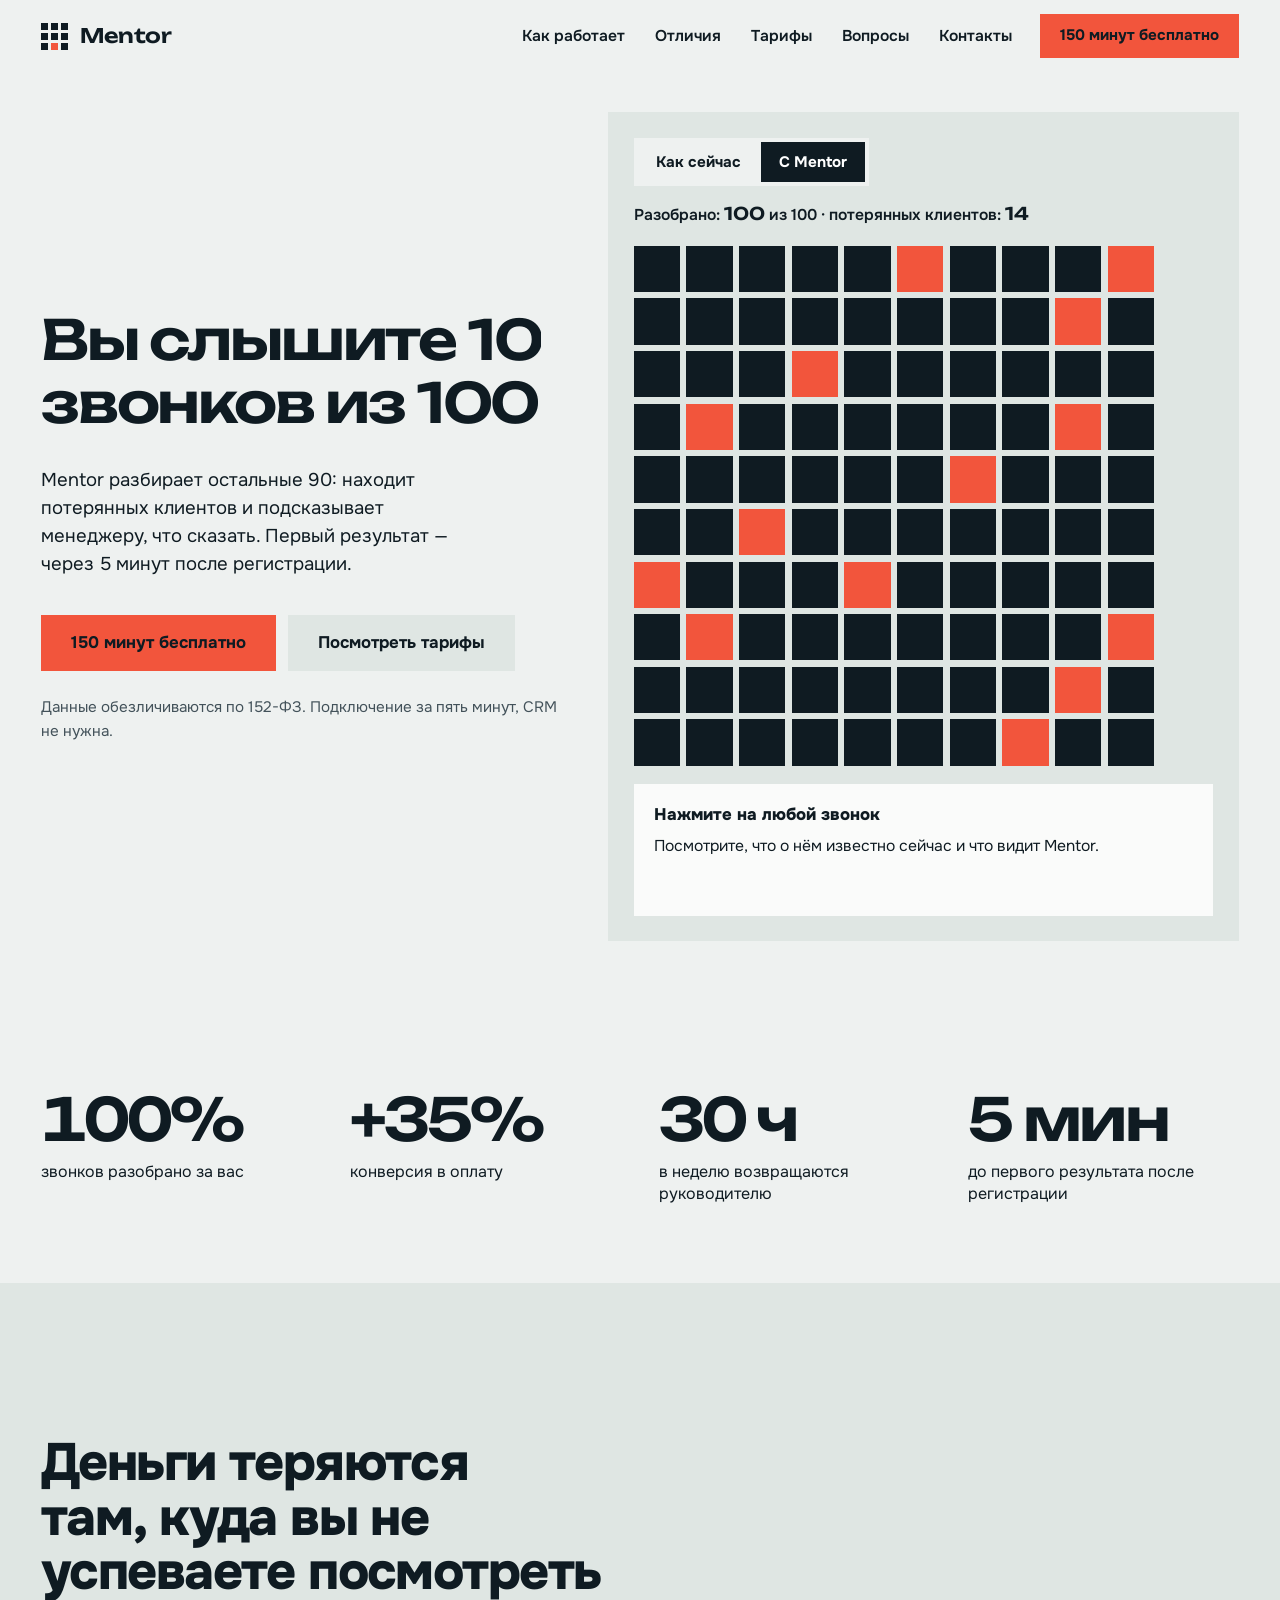
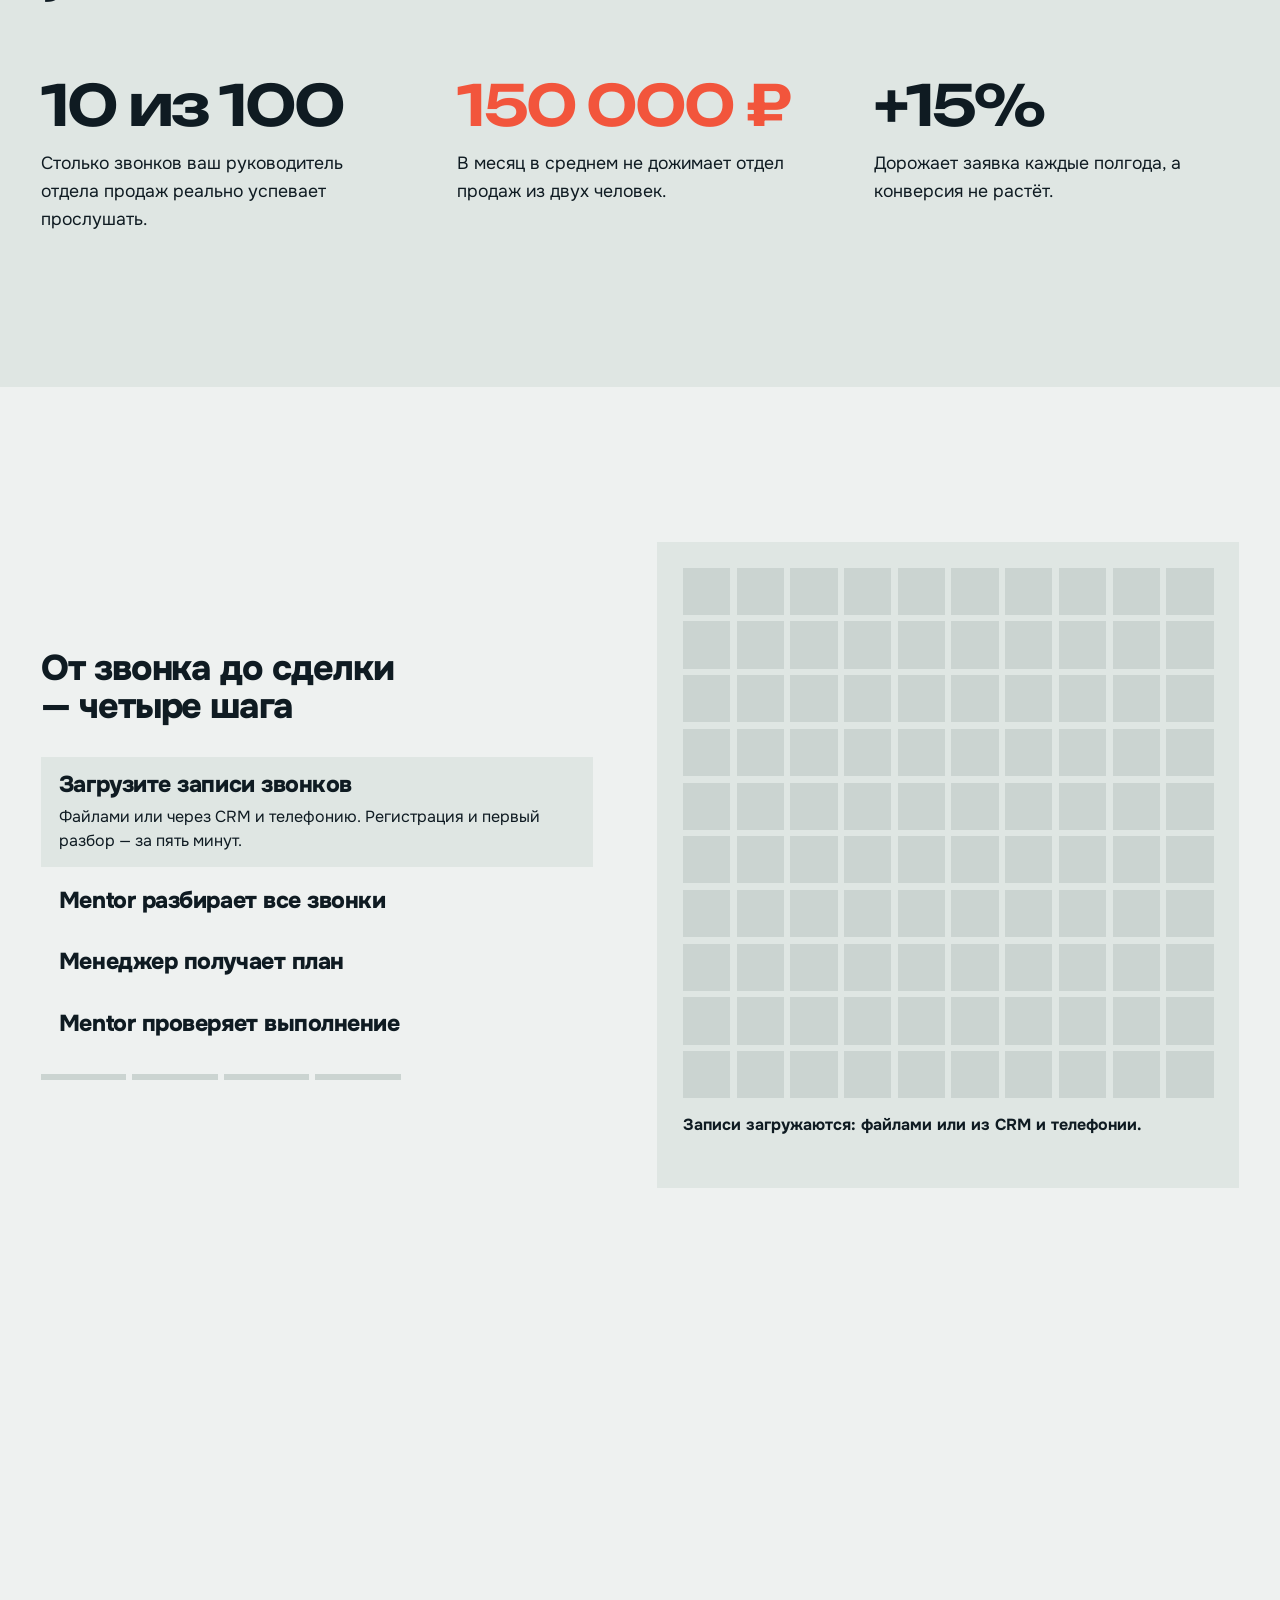
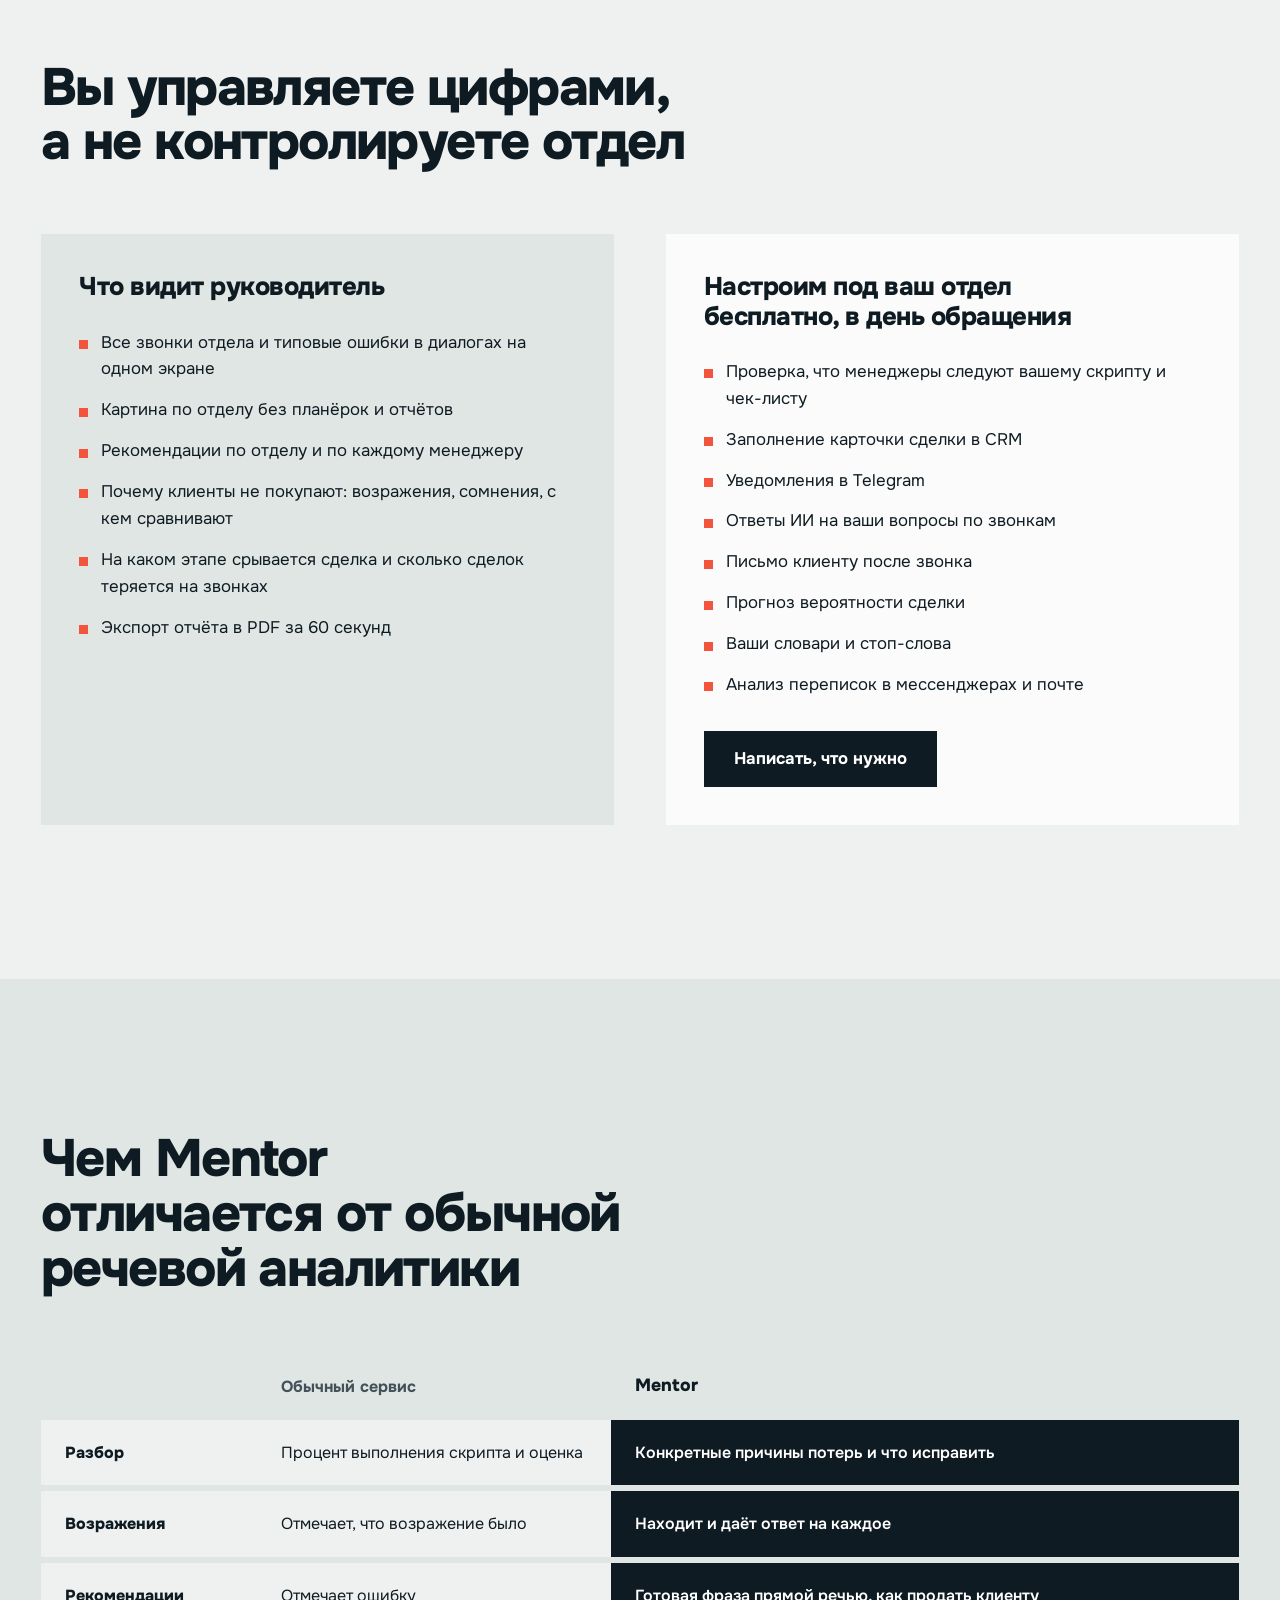
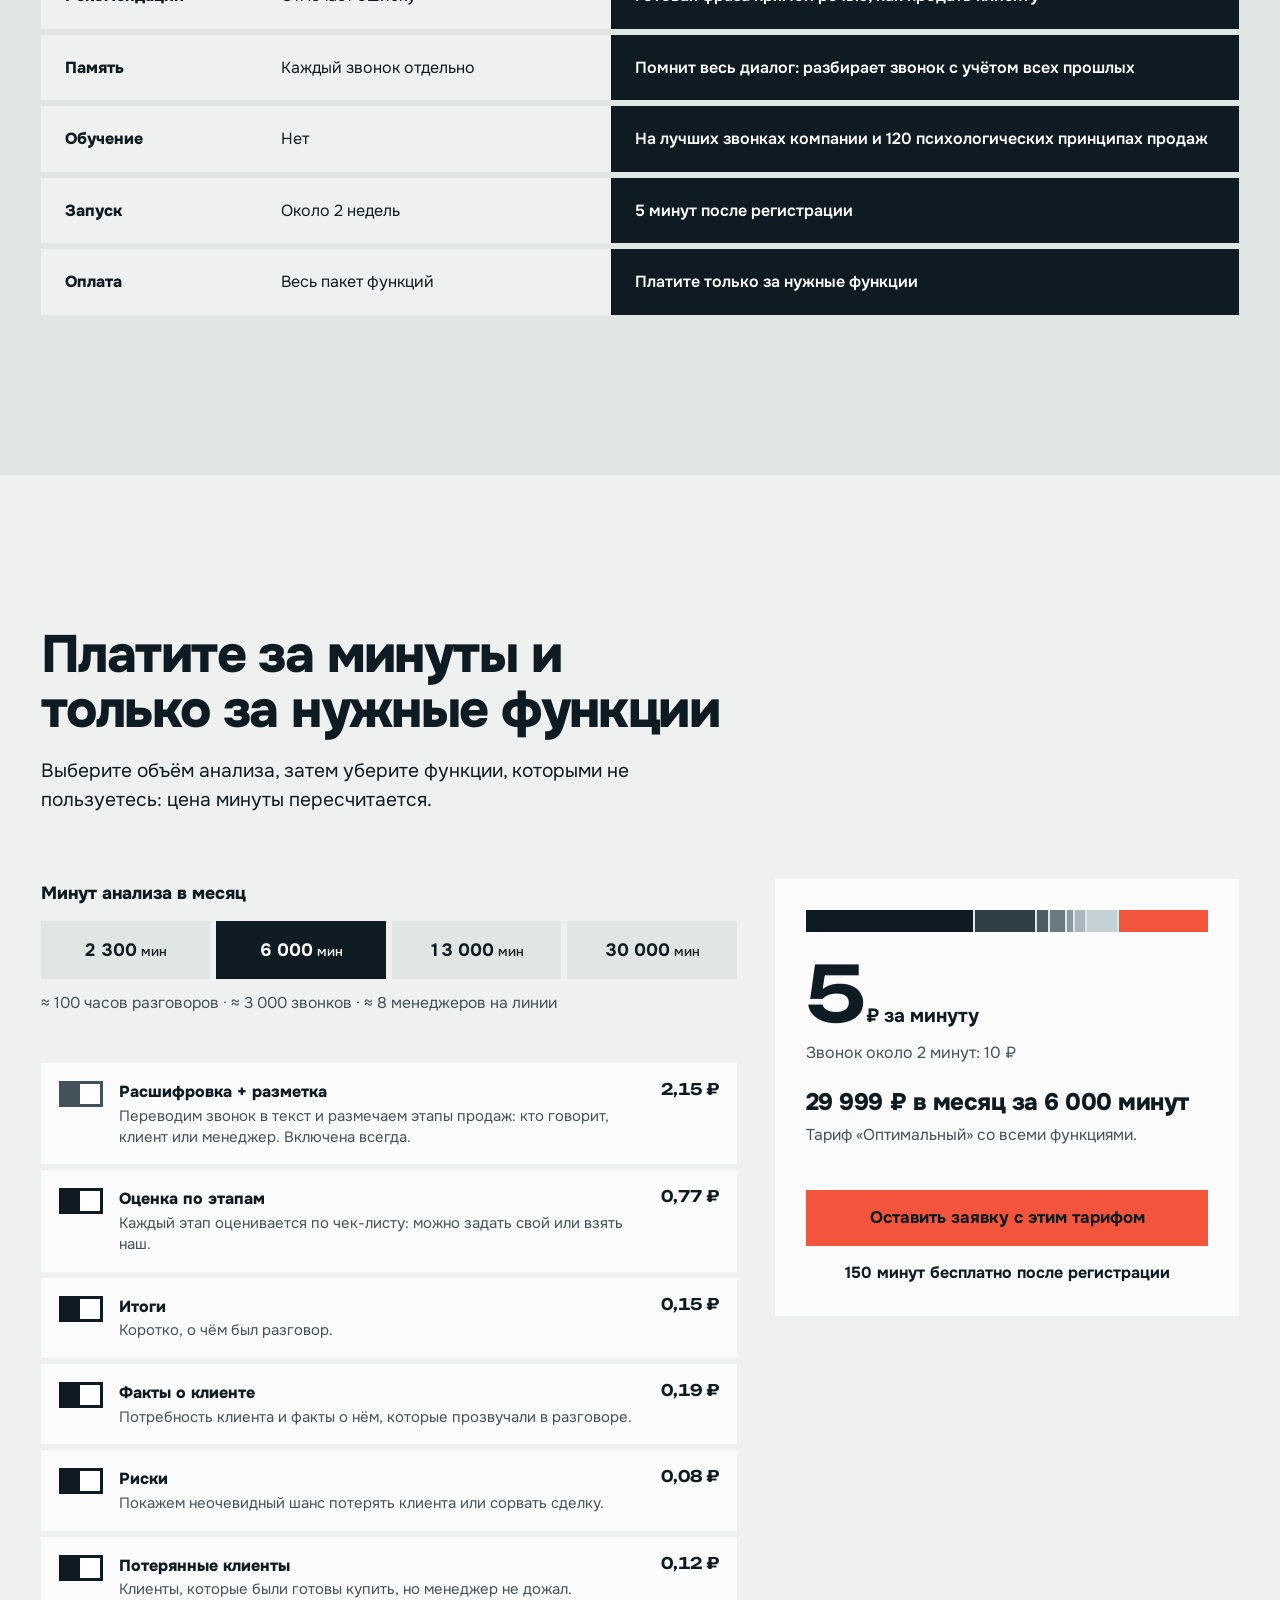
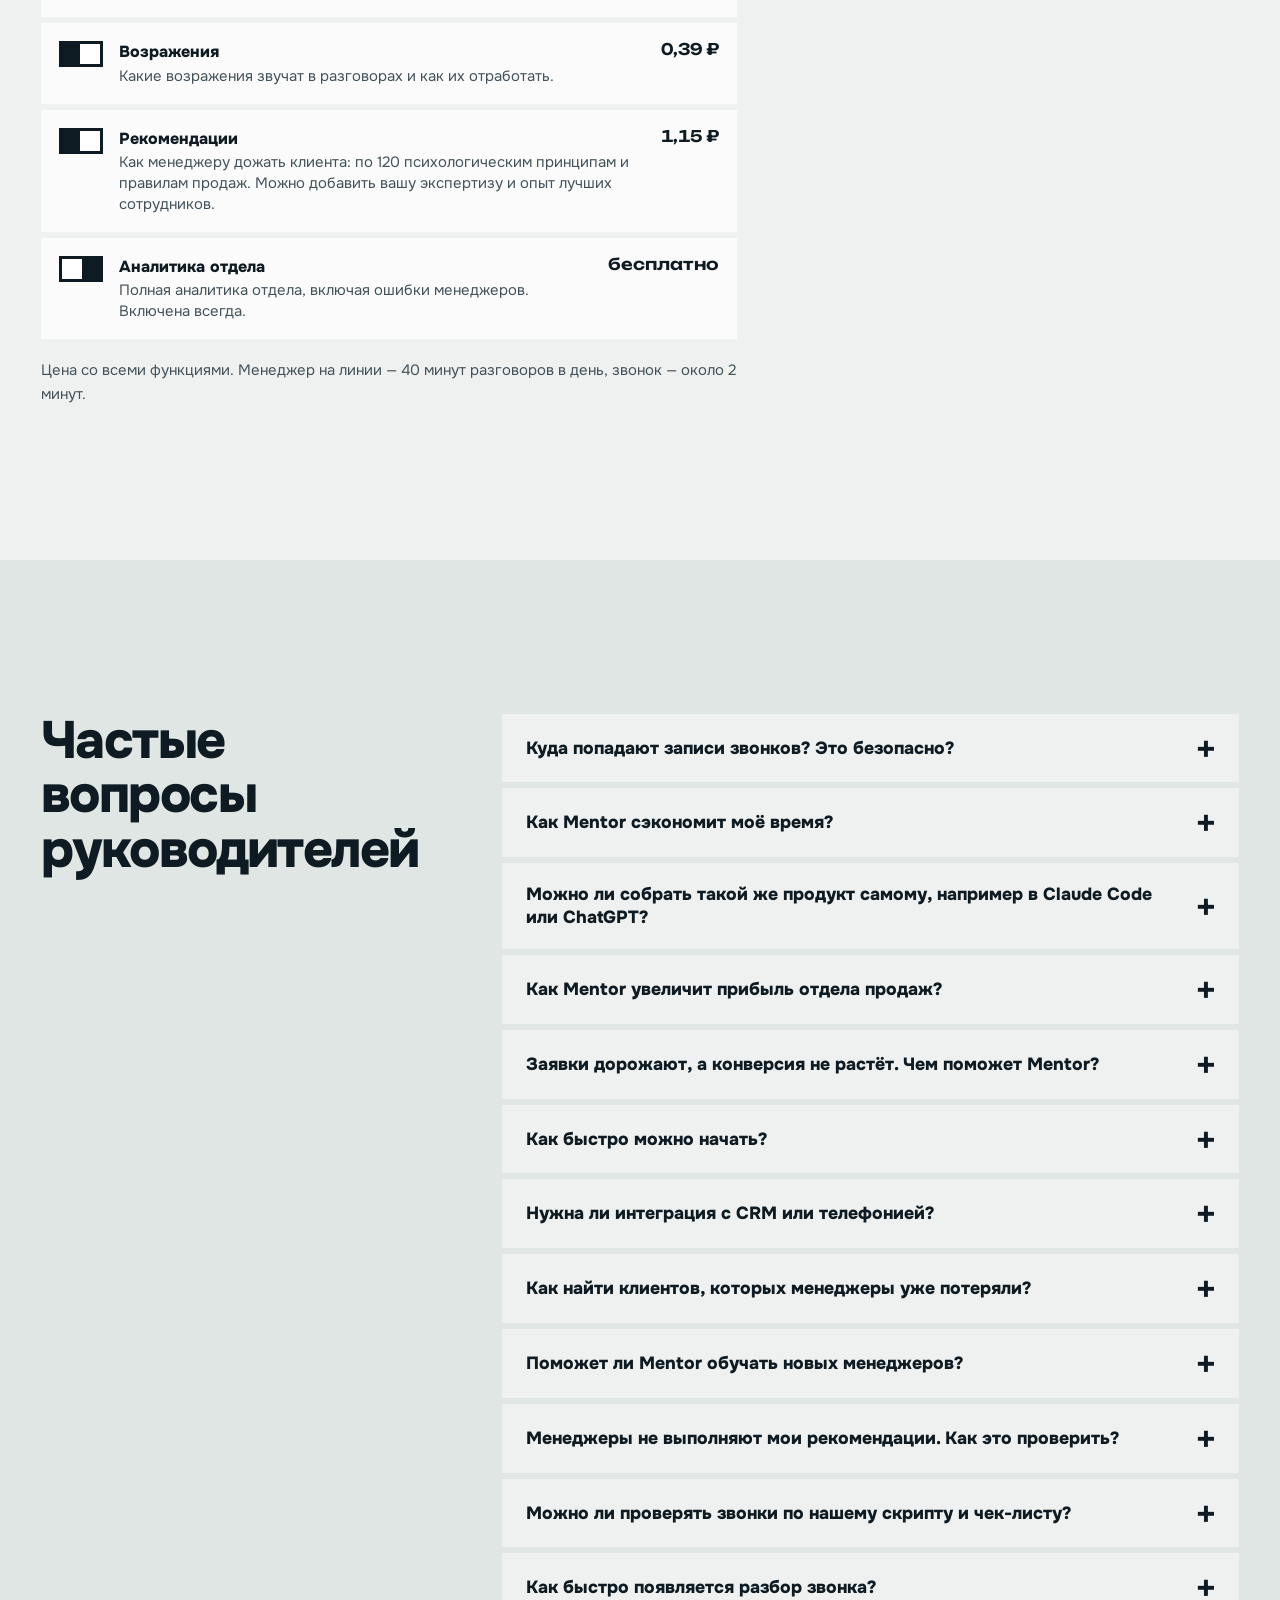
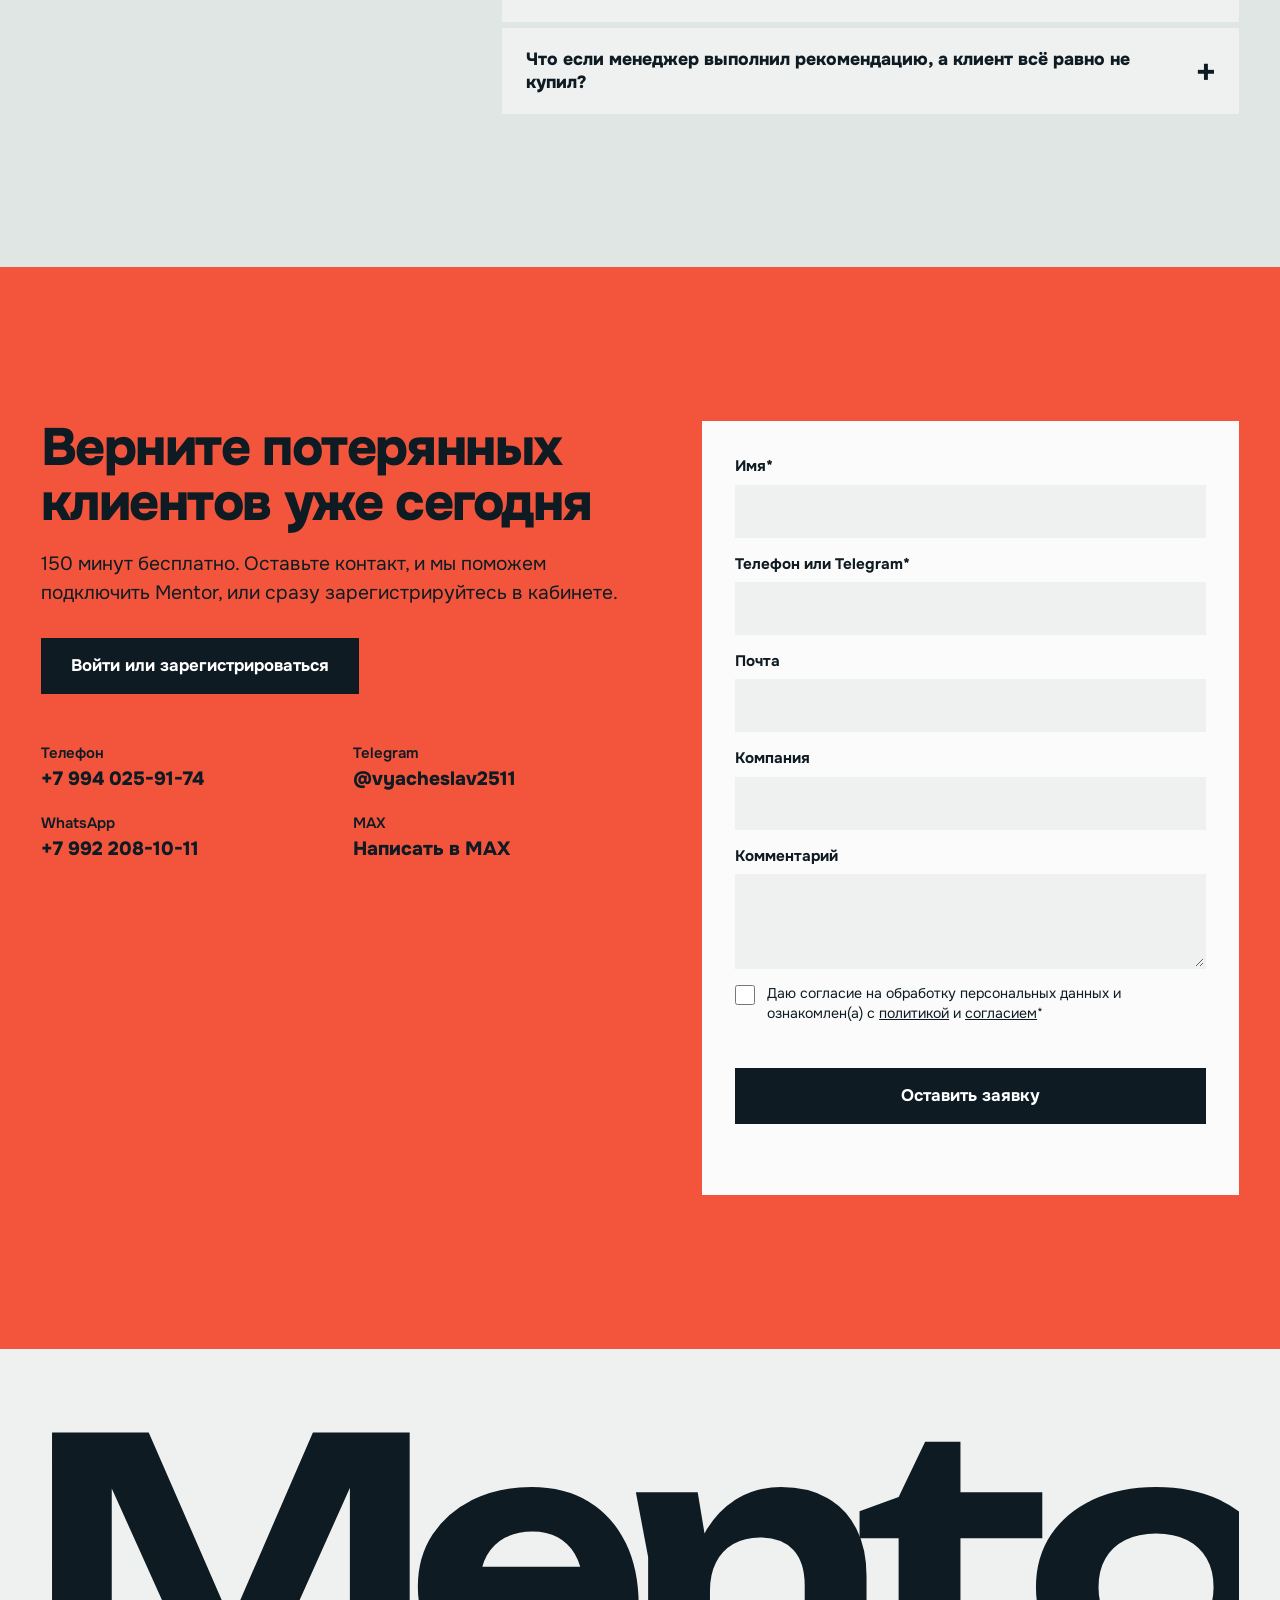
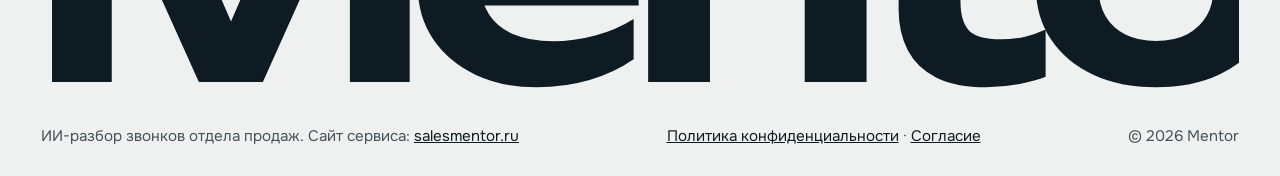
==== index.html @ cbc56378 "Mentor landing" ====
<!doctype html>
<html lang="ru">
<head>
<meta charset="utf-8">
<meta name="viewport" content="width=device-width, initial-scale=1">
<title>Mentor — ИИ разбирает все звонки отдела продаж, а не 10 из 100</title>
<meta name="description" content="Mentor анализирует каждый звонок, находит потерянных клиентов и говорит менеджеру, что сказать. Первый результат через 5 минут, 150 минут бесплатно.">
<meta property="og:title" content="Вы слышите 10 звонков из 100. Mentor разбирает все">
<meta property="og:description" content="Находит потерянных клиентов, даёт менеджеру готовую фразу и проверяет, что рекомендация выполнена. 150 минут бесплатно.">
<meta property="og:type" content="website">
<meta name="theme-color" content="#EEF1F0">
<link rel="icon" href="data:image/svg+xml,%3Csvg xmlns='http://www.w3.org/2000/svg' viewBox='0 0 32 32'%3E%3Crect width='32' height='32' fill='%230F1B22'/%3E%3Crect x='6' y='6' width='6' height='6' fill='%23fff'/%3E%3Crect x='13' y='6' width='6' height='6' fill='%23fff'/%3E%3Crect x='20' y='6' width='6' height='6' fill='%23F2553C'/%3E%3Crect x='6' y='13' width='6' height='6' fill='%23fff'/%3E%3Crect x='13' y='13' width='6' height='6' fill='%23fff'/%3E%3Crect x='20' y='13' width='6' height='6' fill='%23fff'/%3E%3Crect x='6' y='20' width='6' height='6' fill='%23fff'/%3E%3Crect x='13' y='20' width='6' height='6' fill='%23fff'/%3E%3Crect x='20' y='20' width='6' height='6' fill='%23fff'/%3E%3C/svg%3E">
<script>document.documentElement.classList.add('js')</script>
<link rel="preconnect" href="https://fonts.googleapis.com">
<link rel="preconnect" href="https://fonts.gstatic.com" crossorigin>
<link href="https://fonts.googleapis.com/css2?family=Onest:wght@400..800&family=Unbounded:wght@500;600&display=swap" rel="stylesheet">
<link rel="stylesheet" href="motion.css">
<link rel="stylesheet" href="styles.css">
</head>
<body>

<a class="skip" href="#main">К содержимому</a>

<header class="header" id="header">
  <div class="header__in">
    <a class="logo" href="#top" aria-label="Mentor, на главную">
      <span class="logo__mark" aria-hidden="true"><i></i><i></i><i></i><i></i><i></i><i></i><i></i><i class="r"></i><i></i></span>
      <span class="logo__word">Mentor</span>
    </a>
    <nav class="nav" id="nav" aria-label="Разделы">
      <a href="#how" data-roll>Как работает</a>
      <a href="#diff" data-roll>Отличия</a>
      <a href="#pricing" data-roll>Тарифы</a>
      <a href="#faq" data-roll>Вопросы</a>
      <a href="#cta" data-roll>Контакты</a>
    </nav>
    <a class="btn btn--sm" href="#cta" data-magnetic><span>150 минут бесплатно</span></a>
    <button class="burger" id="burger" type="button" aria-label="Меню" aria-expanded="false" aria-controls="nav"><span></span><span></span></button>
  </div>
</header>

<main id="main">

<!-- HERO: сетка из 100 звонков работает на глазах -->
<section class="hero" id="top">
  <div class="hero__text">
    <h1 class="hero__title" data-split>Вы слышите 10 звонков из 100</h1>
    <p class="hero__lead">Mentor разбирает остальные 90: находит потерянных клиентов и подсказывает менеджеру, что сказать. Первый результат — через 5 минут после регистрации.</p>
    <div class="hero__actions">
      <a class="btn" href="https://app.salesmentor.ru/" data-magnetic><span>150 минут бесплатно</span></a>
      <a class="btn btn--ghost" href="#pricing" data-magnetic><span>Посмотреть тарифы</span></a>
    </div>
    <p class="hero__note">Данные обезличиваются по 152-ФЗ. Подключение за пять минут, CRM не нужна.</p>
  </div>

  <div class="stage" id="heroStage" data-ui>
    <div class="stage__top">
      <div class="seg" role="tablist" aria-label="Режим" >
        <button type="button" role="tab" class="seg__b is-on" data-mode="now" aria-selected="true">Как сейчас</button>
        <button type="button" role="tab" class="seg__b" data-mode="mentor" aria-selected="false">С Mentor</button>
      </div>
      <p class="stage__count" id="heroCount" aria-live="polite"></p>
    </div>
    <div class="calls" id="heroCalls" role="group" aria-label="100 звонков отдела продаж за неделю"></div>
    <div class="call-card" id="heroCard" aria-live="polite">
      <p class="call-card__h">Нажмите на любой звонок</p>
      <p class="call-card__t">Посмотрите, что о нём известно сейчас и что видит Mentor.</p>
    </div>
  </div>
</section>

<!-- Цифры продукта -->
<section class="nums" aria-label="Результаты">
  <div class="nums__in" data-stagger>
    <div class="num"><b data-count="100" data-suffix="%">100%</b><span>звонков разобрано за вас</span></div>
    <div class="num"><b data-count="35" data-prefix="+" data-suffix="%">+35%</b><span>конверсия в оплату</span></div>
    <div class="num"><b data-count="30" data-suffix=" ч">30 ч</b><span>в неделю возвращаются руководителю</span></div>
    <div class="num"><b data-count="5" data-suffix=" мин">5 мин</b><span>до первого результата после регистрации</span></div>
  </div>
</section>

<!-- Потери -->
<section class="loss" id="loss">
  <div class="wrap">
    <h2 class="h2" data-reveal>Деньги теряются там, куда вы не успеваете посмотреть</h2>
    <ul class="loss__list" data-stagger>
      <li><b class="big"><span data-scramble>10 из 100</span></b><span>Столько звонков ваш руководитель отдела продаж реально успевает прослушать.</span></li>
      <li><b class="big"><span data-scramble>150 000 ₽</span></b><span>В месяц в среднем не дожимает отдел продаж из двух человек.</span></li>
      <li><b class="big"><span data-scramble>+15%</span></b><span>Дорожает заявка каждые полгода, а конверсия не растёт.</span></li>
    </ul>
  </div>
</section>

<!-- СЦЕНА: четыре шага на сетке звонков -->
<section class="pin" id="how" aria-labelledby="howTitle">
  <div class="pin__sticky">
    <div class="pin__left">
      <h2 class="h2 h2--sm" id="howTitle">От звонка до сделки — четыре шага</h2>
      <ol class="steps" id="steps">
        <li class="step is-on"><b>Загрузите записи звонков</b><span>Файлами или через CRM и телефонию. Регистрация и первый разбор — за пять минут.</span></li>
        <li class="step"><b>Mentor разбирает все звонки</b><span>Каждый звонок, с учётом всех прошлых разговоров с этим клиентом.</span></li>
        <li class="step"><b>Менеджер получает план</b><span>Причина потери и готовая фраза прямой речью, как продать этому клиенту.</span></li>
        <li class="step"><b>Mentor проверяет выполнение</b><span>В следующем звонке видит, сделана ли рекомендация, и ведёт сделку дальше.</span></li>
      </ol>
      <div class="pbar" aria-hidden="true"><i></i><i></i><i></i><i></i></div>
    </div>
    <div class="pin__right" data-ui>
      <div class="calls calls--big" id="sceneCalls" role="img" aria-label="Сетка из 100 звонков: сначала загружаются, затем разбираются, потерянные клиенты подсвечиваются, затем рекомендации выполняются"></div>
      <p class="pin__cap" id="sceneCap" aria-live="polite"></p>
    </div>
  </div>
</section>

<!-- Что видит руководитель / что настроим -->
<section class="feat" id="features">
  <div class="wrap">
    <h2 class="h2" data-reveal>Вы управляете цифрами, а не контролируете отдел</h2>
    <div class="feat__cols">
      <div class="feat__col" data-stagger>
        <h3>Что видит руководитель</h3>
        <ul>
          <li>Все звонки отдела и типовые ошибки в диалогах на одном экране</li>
          <li>Картина по отделу без планёрок и отчётов</li>
          <li>Рекомендации по отделу и по каждому менеджеру</li>
          <li>Почему клиенты не покупают: возражения, сомнения, с кем сравнивают</li>
          <li>На каком этапе срывается сделка и сколько сделок теряется на звонках</li>
          <li>Экспорт отчёта в PDF за 60 секунд</li>
        </ul>
      </div>
      <div class="feat__col feat__col--b" data-stagger>
        <h3>Настроим под ваш отдел бесплатно, в день обращения</h3>
        <ul>
          <li>Проверка, что менеджеры следуют вашему скрипту и чек-листу</li>
          <li>Заполнение карточки сделки в CRM</li>
          <li>Уведомления в Telegram</li>
          <li>Ответы ИИ на ваши вопросы по звонкам</li>
          <li>Письмо клиенту после звонка</li>
          <li>Прогноз вероятности сделки</li>
          <li>Ваши словари и стоп-слова</li>
          <li>Анализ переписок в мессенджерах и почте</li>
        </ul>
        <a class="btn btn--ink" href="#cta" data-magnetic><span>Написать, что нужно</span></a>
      </div>
    </div>
  </div>
</section>

<!-- Отличия -->
<section class="diff" id="diff">
  <div class="wrap">
    <h2 class="h2" data-reveal>Чем Mentor отличается от обычной речевой аналитики</h2>
    <div class="table-wrap" data-reveal>
      <table class="cmp">
        <caption class="sr">Сравнение Mentor с обычным сервисом речевой аналитики</caption>
        <thead><tr><th scope="col"></th><th scope="col">Обычный сервис</th><th scope="col" class="cmp__m">Mentor</th></tr></thead>
        <tbody>
          <tr><th scope="row">Разбор</th><td>Процент выполнения скрипта и оценка</td><td class="cmp__m">Конкретные причины потерь и что исправить</td></tr>
          <tr><th scope="row">Возражения</th><td>Отмечает, что возражение было</td><td class="cmp__m">Находит и даёт ответ на каждое</td></tr>
          <tr><th scope="row">Рекомендации</th><td>Отмечает ошибку</td><td class="cmp__m">Готовая фраза прямой речью, как продать клиенту</td></tr>
          <tr><th scope="row">Память</th><td>Каждый звонок отдельно</td><td class="cmp__m">Помнит весь диалог: разбирает звонок с учётом всех прошлых</td></tr>
          <tr><th scope="row">Обучение</th><td>Нет</td><td class="cmp__m">На лучших звонках компании и 120 психологических принципах продаж</td></tr>
          <tr><th scope="row">Запуск</th><td>Около 2 недель</td><td class="cmp__m">5 минут после регистрации</td></tr>
          <tr><th scope="row">Оплата</th><td>Весь пакет функций</td><td class="cmp__m">Платите только за нужные функции</td></tr>
        </tbody>
      </table>
    </div>
  </div>
</section>

<!-- ТАРИФЫ: калькулятор -->
<section class="price" id="pricing">
  <div class="wrap">
    <h2 class="h2" data-reveal>Платите за минуты и только за нужные функции</h2>
    <p class="lead" data-reveal>Выберите объём анализа, затем уберите функции, которыми не пользуетесь: цена минуты пересчитается.</p>

    <div class="calc" id="calc" data-ui>
      <div class="calc__left">
        <fieldset class="tiers">
          <legend>Минут анализа в месяц</legend>
          <div class="tiers__row" id="tiers" ></div>
          <p class="tiers__cap" id="tierCap" aria-live="polite"></p>
        </fieldset>
        <div class="fns" id="fns"></div>
      </div>
      <div class="calc__right">
        <div class="bar" id="bar" aria-hidden="true"></div>
        <p class="calc__pm"><b id="pm">5</b><span> ₽ за минуту</span></p>
        <p class="calc__call" id="callPrice"></p>
        <p class="calc__sum" id="sum"></p>
        <p class="calc__pack" id="pack"></p>
        <a class="btn" id="calcCta" href="#cta" data-magnetic><span>Оставить заявку с этим тарифом</span></a>
        <p class="calc__free">150 минут бесплатно после регистрации</p>
      </div>
    </div>
    <p class="fine">Цена со всеми функциями. Менеджер на линии — 40 минут разговоров в день, звонок — около 2 минут.</p>
  </div>
</section>

<!-- FAQ -->
<section class="faq" id="faq">
  <div class="wrap faq__grid">
    <h2 class="h2" data-reveal>Частые вопросы руководителей</h2>
    <div class="faq__list" id="faqList" data-stagger>
      <details><summary>Куда попадают записи звонков? Это безопасно?</summary><p>Безопасно: мы оператор персональных данных по 152-ФЗ, записи обрабатываются на российских серверах, а нейросетям уходят только обезличенные фрагменты. Доступ к записям есть только у вас и вашей команды.</p></details>
      <details><summary>Как Mentor сэкономит моё время?</summary><p>Слушать звонки больше не нужно: Mentor сам разбирает каждый звонок и даёт менеджерам рекомендации. Вам остаётся минута в неделю на аналитику отдела и 15 минут на решение.</p></details>
      <details><summary>Можно ли собрать такой же продукт самому, например в Claude Code или ChatGPT?</summary><p>Можно, но понадобятся разработчик и руководитель продаж в штате, свои серверы и оплата нейросетей каждый месяц. Mentor уже обучен на звонках многих компаний, работает по 120 страницам правил продаж и обновляется нашей командой, поэтому пользоваться готовым намного дешевле.</p></details>
      <details><summary>Как Mentor увеличит прибыль отдела продаж?</summary><p>Mentor находит потерянных клиентов, показывает менеджеру ошибку с готовой фразой и проверяет, что рекомендация выполнена. Ошибок меньше, и с тех же заявок больше оплат.</p></details>
      <details><summary>Заявки дорожают, а конверсия не растёт. Чем поможет Mentor?</summary><p>Mentor показывает, где теряются клиенты и какие ошибки роняют конверсию. Вы сразу видите, на какую точку давить.</p></details>
      <details><summary>Как быстро можно начать?</summary><p>За пять минут: зарегистрируйтесь и загрузите записи звонков, разбор появится через несколько минут.</p></details>
      <details><summary>Нужна ли интеграция с CRM или телефонией?</summary><p>Не обязательно: записи можно загружать файлами. Если нужно, подключим CRM или телефонию, и разбор будет попадать в карточку сделки.</p></details>
      <details><summary>Как найти клиентов, которых менеджеры уже потеряли?</summary><p>Mentor помечает звонки, где клиент ушёл, и предлагает, как вернуть сделку. Рекомендация сразу уходит менеджеру.</p></details>
      <details><summary>Поможет ли Mentor обучать новых менеджеров?</summary><p>Да. После каждого разговора новичок видит, где ошибся и что сказать клиенту в следующий раз, и учится на своих реальных сделках.</p></details>
      <details><summary>Менеджеры не выполняют мои рекомендации. Как это проверить?</summary><p>Mentor проверяет это сам: в следующем звонке с тем же клиентом он видит, выполнена ли рекомендация, и ведёт сделку дальше. Проверять каждого вручную больше не нужно.</p></details>
      <details><summary>Можно ли проверять звонки по нашему скрипту и чек-листу?</summary><p>Да. Ваш скрипт и чек-лист настроим бесплатно в день обращения.</p></details>
      <details><summary>Как быстро появляется разбор звонка?</summary><p>Обычно через несколько минут после загрузки, для очень длинных записей до 10 минут.</p></details>
      <details><summary>Что если менеджер выполнил рекомендацию, а клиент всё равно не купил?</summary><p>Mentor анализирует следующий звонок, ищет новую причину отказа и предлагает другой путь к сделке. Сделка не бросается после первого «нет».</p></details>
    </div>
  </div>
</section>

<!-- CTA -->
<section class="cta" id="cta">
  <div class="wrap cta__grid">
    <div class="cta__text">
      <h2 class="h2" data-reveal>Верните потерянных клиентов уже сегодня</h2>
      <p class="lead">150 минут бесплатно. Оставьте контакт, и мы поможем подключить Mentor, или сразу зарегистрируйтесь в кабинете.</p>
      <a class="btn btn--ink" href="https://app.salesmentor.ru/" data-magnetic><span>Войти или зарегистрироваться</span></a>
      <ul class="contacts">
        <li><span>Телефон</span><a href="tel:+79940259174">+7 994 025-91-74</a></li>
        <li><span>Telegram</span><a href="https://t.me/vyacheslav2511" rel="noopener" target="_blank">@vyacheslav2511</a></li>
        <li><span>WhatsApp</span><a href="https://wa.me/79922081011" rel="noopener" target="_blank">+7 992 208-10-11</a></li>
        <li><span>MAX</span><a href="https://max.ru/u/f9LHodD0cOJcleQ60k2Rc0WBcZTU0XZn5-ajIy7HxKxKIftbMNhWI2uUhPE" rel="noopener" target="_blank">Написать в MAX</a></li>
      </ul>
    </div>
    <form class="form" id="leadForm" novalidate>
      <input type="text" name="_gotcha" style="display:none" tabindex="-1" autocomplete="off">
      <input type="hidden" name="tariff" id="tariffField">
      <label class="field"><span>Имя*</span><input type="text" name="name" autocomplete="given-name" required></label>
      <label class="field"><span>Телефон или Telegram*</span><input type="text" name="phone" autocomplete="tel" inputmode="tel" required></label>
      <label class="field"><span>Почта</span><input type="email" name="email" autocomplete="email"></label>
      <label class="field"><span>Компания</span><input type="text" name="company" autocomplete="organization"></label>
      <label class="field"><span>Комментарий</span><textarea name="comment" rows="3"></textarea></label>
      <label class="check"><input type="checkbox" name="consent" required><span>Даю согласие на обработку персональных данных и ознакомлен(а) с <a href="https://salesmentor.ru/policy.html" target="_blank" rel="noopener">политикой</a> и <a href="https://salesmentor.ru/consent.html" target="_blank" rel="noopener">согласием</a>*</span></label>
      <button class="btn btn--ink btn--wide" type="submit" data-magnetic><span>Оставить заявку</span></button>
      <p class="form__note" id="formNote" role="status"></p>
    </form>
  </div>
</section>

</main>

<footer class="foot">
  <p class="foot__word" aria-hidden="true">Mentor</p>
  <div class="foot__in">
    <p>ИИ-разбор звонков отдела продаж. Сайт сервиса: <a href="https://salesmentor.ru/" rel="noopener">salesmentor.ru</a></p>
    <p><a href="https://salesmentor.ru/policy.html" rel="noopener">Политика конфиденциальности</a> · <a href="https://salesmentor.ru/consent.html" rel="noopener">Согласие</a></p>
    <p>© <span id="year">2026</span> Mentor</p>
  </div>
</footer>

<script src="motion.js" defer></script>
<script src="script.js" defer></script>
</body>
</html>
---- motion.css ----
/* motion-kit: токены и стили эффектов. Светлая тема. Цвета переопределять под бренд клиента. */
:root{
  /* пружины: "stiffness damping" (из designbookmark motion studies) */
  --spring-follow:900 50;
  --spring-settle:280 22;
  --spring-soft:260 24;
  --spring-lead:620 36;
  --spring-trail:190 19;
  --spring-pop:520 16;
  --spring-fade:420 32;
  --stagger:45;               /* мс между элементами */

  /* бренд: менять под клиента */
  --mk-bg:#fafaf7;
  --mk-surface:#fff;
  --mk-text:#16181d;
  --mk-muted:#6b7280;
  --mk-accent:#e4572e;
  --mk-on-accent:#fff;
  --mk-fill:rgba(22,24,29,.06);

  --mk-r-pill:999px;
  --mk-r-card:24px;
  --mk-ease-out:cubic-bezier(.22,1,.36,1);   /* для CSS-переходов, где пружина избыточна */
}

/* reveal: класс mk-reveal ставит JS, без JS элементы видны */
.mk-on .mk-reveal{opacity:0;transform:translate3d(0,22px,0);transition:opacity .7s var(--mk-ease-out),transform .8s var(--mk-ease-out);transition-delay:var(--d,0ms)}
.mk-on .mk-reveal.mk-in{opacity:1;transform:none}

/* magnetic: будем двигать только transform */
[data-magnetic]{will-change:transform}

/* roll: две копии буквы, верхняя уезжает, нижняя заезжает */
.mk-roll{display:inline-flex;overflow:hidden;line-height:1.15;vertical-align:bottom}
.mk-roll__c{display:inline-block;position:relative;height:1.15em;overflow:hidden}
.mk-roll__c>span{display:block;transition:transform .5s var(--mk-ease-out);transition-delay:calc(var(--i)*14ms)}
.mk-roll__c>span+span{position:absolute;inset:0;transform:translateY(110%)}
.mk-roll:hover .mk-roll__c>span:first-child,.mk-roll:focus-visible .mk-roll__c>span:first-child{transform:translateY(-110%)}
.mk-roll:hover .mk-roll__c>span+span,.mk-roll:focus-visible .mk-roll__c>span+span{transform:none}

/* pill: резиновый хайлайт */
.mk-pill{position:relative;display:inline-flex;gap:2px;padding:4px;border-radius:var(--mk-r-pill);background:var(--mk-fill)}
.mk-pill__hl{position:absolute;top:4px;bottom:4px;left:0;border-radius:var(--mk-r-pill);background:var(--mk-surface);box-shadow:0 1px 3px rgba(22,24,29,.12);pointer-events:none;will-change:transform,width}
.mk-pill [data-pill-item]{position:relative;z-index:1;padding:9px 18px;border:0;background:none;border-radius:var(--mk-r-pill);font:inherit;font-weight:500;color:var(--mk-muted);cursor:pointer;transition:color .2s}
.mk-pill [data-pill-item].is-active{color:var(--mk-text)}

@media (prefers-reduced-motion:reduce){
  .mk-on .mk-reveal{opacity:1;transform:none;transition:none}
  .mk-roll__c>span{transition:none}
}
---- styles.css ----
:root{
  --ground:#EEF1F0; --field:#DFE6E3; --white:#FAFBFA; --ink:#0F1B22; --ink2:#43525A;
  --off:#CBD4D1; --accent:#F2553C;
  --f-d:'Unbounded','Onest',system-ui,sans-serif; --f-t:'Onest',system-ui,-apple-system,'Segoe UI',sans-serif;
  --m:clamp(16px,3.2vw,48px); --r:0;
  --ease:cubic-bezier(.2,.8,.2,1);
  --mk-ink:var(--ink); --mk-accent:var(--accent);
}
*{box-sizing:border-box;margin:0}
html{scroll-behavior:smooth;-webkit-text-size-adjust:100%}
body{background:var(--ground);color:var(--ink);font:400 clamp(16px,1.15vw,19px)/1.6 var(--f-t);overflow-x:hidden}
img,svg{display:block;max-width:100%}
a{color:inherit}
:focus-visible{outline:3px solid var(--accent);outline-offset:3px}
.sr{position:absolute;width:1px;height:1px;overflow:hidden;clip:rect(0 0 0 0)}
.skip{position:absolute;left:-999px;top:8px;background:var(--ink);color:#fff;padding:10px 16px;z-index:100}
.skip:focus{left:8px}
.wrap{padding-inline:var(--m);max-width:1680px;margin-inline:auto}
section{position:relative}

/* type */
.h2{font:800 clamp(1.9rem,4.1vw,4.2rem)/1.04 var(--f-t);letter-spacing:-.03em;text-wrap:balance;max-width:20ch}
.h2--sm{font-size:clamp(1.6rem,2.8vw,2.8rem);max-width:none}
.lead{font-size:clamp(1.05rem,1.5vw,1.4rem);line-height:1.5;max-width:46ch;margin-top:20px}

/* buttons */
.btn{display:inline-flex;align-items:center;justify-content:center;min-height:56px;padding:0 30px;background:var(--accent);color:var(--ink);font:700 1.05rem/1 var(--f-t);text-decoration:none;border:0;border-radius:var(--r);cursor:pointer;transition:background .25s,color .25s,transform .25s var(--ease)}
.btn:hover{background:var(--ink);color:#fff}
.btn:active{transform:scale(.97)}
.btn--ink{background:var(--ink);color:#fff}
.btn--ink:hover{background:#fff;color:var(--ink)}
.btn--ghost{background:var(--field);color:var(--ink)}
.btn--ghost:hover{background:var(--ink);color:#fff}
.btn--sm{min-height:44px;padding:0 20px;font-size:.95rem}
.btn--wide{width:100%}

/* header */
.header{position:fixed;inset:0 0 auto 0;z-index:50;background:var(--ground);transition:transform .4s var(--ease)}
.header.is-hide{transform:translateY(-100%)}
.header__in{display:flex;align-items:center;gap:28px;height:72px;padding-inline:var(--m);max-width:1680px;margin-inline:auto}
.logo{display:flex;align-items:center;gap:12px;text-decoration:none;margin-right:auto}
.logo__mark{display:grid;grid-template-columns:repeat(3,7px);gap:3px}
.logo__mark i{width:7px;height:7px;background:var(--ink)}
.logo__mark i.r{background:var(--accent)}
.logo__word{font:600 1.25rem/1 var(--f-d);letter-spacing:-.02em}
.nav{display:flex;gap:30px}
.nav a{font-weight:600;text-decoration:none;font-size:.98rem}
.burger{display:none;width:44px;height:44px;background:var(--ink);border:0;cursor:pointer;position:relative}
.burger span{position:absolute;left:12px;right:12px;height:2px;background:#fff;transition:transform .3s var(--ease)}
.burger span:first-child{top:17px}.burger span:last-child{top:25px}
.burger.is-open span:first-child{transform:translateY(4px) rotate(45deg)}
.burger.is-open span:last-child{transform:translateY(-4px) rotate(-45deg)}

/* hero */
.hero{display:grid;grid-template-columns:minmax(0,.9fr) minmax(0,1.1fr);gap:clamp(24px,4vw,72px);align-items:center;min-height:100svh;padding:112px var(--m) 72px;max-width:1680px;margin-inline:auto}
.hero__title{font:600 clamp(1.7rem,4.3vw,4.5rem)/1.06 var(--f-d);letter-spacing:-.04em}
.hero__title .w{display:inline-block;overflow:hidden;vertical-align:top;padding-bottom:.08em}
.hero__title .w>span{display:inline-block;transform:translateY(110%);animation:rise 1s var(--ease) forwards;animation-delay:calc(var(--i)*70ms + 150ms)}
@keyframes rise{to{transform:none}}
.hero__lead{font-size:clamp(1.05rem,1.45vw,1.4rem);line-height:1.5;margin-top:32px;max-width:36ch}
.hero__actions{display:flex;flex-wrap:wrap;gap:12px;margin-top:36px}
.hero__note{margin-top:24px;color:var(--ink2);font-size:.95rem}

/* call grid */
.stage{background:var(--field);padding:clamp(16px,2vw,28px)}
.stage__top{display:flex;justify-content:space-between;align-items:center;gap:16px;flex-wrap:wrap;margin-bottom:18px}
.seg{display:inline-flex;background:var(--ground);padding:4px;gap:2px;position:relative}
.seg__b{position:relative;z-index:1;border:0;background:transparent;font:700 .95rem var(--f-t);padding:10px 18px;cursor:pointer;color:var(--ink)}
.seg__b.is-on{background:var(--ink);color:#fff}
.stage__count{font-weight:600;font-size:.98rem}
.stage__count b{font:600 1.1rem var(--f-d)}
.calls{display:grid;grid-template-columns:repeat(10,1fr);gap:clamp(3px,.5vw,7px)}
.t{aspect-ratio:1;border:0;padding:0;background:var(--off);cursor:pointer;position:relative;border-radius:0;transition:background .45s var(--ease),transform .25s var(--ease);transition-delay:var(--d,0ms)}
.t:hover{transform:scale(1.18);z-index:2;transition-delay:0ms}
.t.is-heard,.t.is-ok{background:var(--ink)}
.t.is-lost{background:var(--accent)}
.t.is-sel{outline:3px solid var(--ink);outline-offset:2px;z-index:3}
.t.is-up{background:#8497A0}
.t.is-fix{background:var(--ink)}
.t.is-fix::after{content:"";position:absolute;inset:34%;background:var(--accent)}
.stage .calls{width:min(100%,calc(100svh - 380px));min-width:min(100%,320px)}
.call-card{margin-top:18px;background:var(--white);padding:18px 20px;min-height:132px}
.call-card__h{font-weight:800;font-size:1.05rem}
.call-card__t{margin-top:6px;font-size:.98rem;line-height:1.5}
.call-card__q{margin-top:8px;font-weight:600;background:var(--field);padding:10px 12px;font-size:.98rem}

/* nums */
.nums{padding:0 var(--m);max-width:1680px;margin-inline:auto}
.nums__in{display:grid;grid-template-columns:repeat(4,1fr);gap:clamp(16px,3vw,48px);padding:clamp(40px,6vw,88px) 0}
.num b{display:block;font:600 clamp(2.2rem,4.6vw,5rem)/1 var(--f-d);letter-spacing:-.05em;font-variant-numeric:tabular-nums}
.num span{display:block;margin-top:12px;max-width:22ch;line-height:1.4}

/* loss */
.loss{background:var(--field);padding:clamp(80px,12vw,200px) 0}
.loss__list{list-style:none;padding:0;margin-top:clamp(40px,6vw,88px);display:grid;grid-template-columns:repeat(3,1fr);gap:clamp(24px,4vw,64px)}
.loss__list li{display:flex;flex-direction:column;gap:16px}
.big{font:600 clamp(2.2rem,4.4vw,4.8rem)/1 var(--f-d);letter-spacing:-.05em;color:var(--ink)}
.loss__list li:nth-child(2) .big{color:var(--accent)}
.loss__list li>span{max-width:28ch;font-size:1.1rem}

/* pinned scene */
.pin{height:480svh}
.pin__sticky{position:sticky;top:0;height:100svh;display:grid;grid-template-columns:minmax(0,.95fr) minmax(0,1fr);gap:clamp(24px,5vw,88px);align-items:center;padding:88px var(--m) 32px;max-width:1680px;margin-inline:auto}
.steps{list-style:none;padding:0;margin-top:32px;display:grid;gap:6px}
.step{padding:14px 18px;background:transparent;transition:background .4s var(--ease),opacity .4s;opacity:.4}
.step b{display:block;font:800 clamp(1.15rem,1.8vw,1.7rem)/1.2 var(--f-t);letter-spacing:-.02em}
.step span{display:block;max-height:0;overflow:hidden;transition:max-height .5s var(--ease),margin .5s;line-height:1.5}
.step.is-on{background:var(--field);opacity:1}
.step.is-on span{max-height:6em;margin-top:6px}
.pbar{display:flex;gap:6px;margin-top:22px;max-width:360px}
.pbar i{flex:1;height:6px;background:var(--off);position:relative;overflow:hidden}
.pbar i::after{content:"";position:absolute;inset:0;background:var(--ink);transform:scaleX(var(--p,0));transform-origin:left}
.pin__right{background:var(--field);padding:clamp(14px,2vw,28px)}
.calls--big .t{cursor:default}
.calls--big .t:hover{transform:none}
.pin__cap{margin-top:16px;font-weight:700;min-height:3em;line-height:1.35}

/* features */
.feat{padding:clamp(80px,12vw,200px) 0}
.feat__cols{display:grid;grid-template-columns:1fr 1fr;gap:clamp(24px,4vw,64px);margin-top:clamp(36px,5vw,72px)}
.feat__col{background:var(--field);padding:clamp(24px,3vw,48px)}
.feat__col--b{background:var(--white)}
.feat__col h3{font:800 clamp(1.3rem,2vw,1.9rem)/1.15 var(--f-t);letter-spacing:-.02em;max-width:22ch}
.feat__col ul{list-style:none;padding:0;margin:28px 0 32px;display:grid;gap:14px}
.feat__col li{padding-left:22px;position:relative;font-size:1.05rem}
.feat__col li::before{content:"";position:absolute;left:0;top:.62em;width:9px;height:9px;background:var(--accent)}

/* diff */
.diff{background:var(--field);padding:clamp(80px,12vw,200px) 0}
.table-wrap{margin-top:clamp(36px,5vw,72px);overflow-x:auto}
.cmp{width:100%;border-collapse:separate;border-spacing:0 6px;min-width:720px}
.cmp th,.cmp td{text-align:left;padding:20px 24px;vertical-align:top;background:var(--ground)}
.cmp thead th{background:transparent;font-weight:700;color:var(--ink2);padding-block:8px}
.cmp tbody th{font-weight:800;width:18%}
.cmp .cmp__m{background:var(--ink);color:#fff;font-weight:600}
.cmp thead .cmp__m{background:transparent;color:var(--ink);font:800 1.1rem var(--f-t)}

/* price */
.price{padding:clamp(80px,12vw,200px) 0}
.calc{display:grid;grid-template-columns:minmax(0,1.2fr) minmax(0,.8fr);gap:clamp(20px,3vw,48px);margin-top:clamp(36px,5vw,64px);align-items:start}
.tiers{border:0;padding:0;min-width:0}
.tiers legend{font-weight:800;font-size:1.1rem;margin-bottom:14px;padding:0}
.tiers__row{display:grid;grid-template-columns:repeat(4,1fr);gap:6px}
.tier{border:0;background:var(--field);padding:18px 10px;font:700 clamp(.95rem,1.4vw,1.25rem) var(--f-t);cursor:pointer;color:var(--ink);font-variant-numeric:tabular-nums;transition:background .25s,color .25s}
.tier:hover{background:var(--off)}
.tier small{font-weight:500;font-size:.75em}
.tier.is-on{background:var(--ink);color:#fff}
.tiers__cap{margin-top:12px;color:var(--ink2);min-height:3.2em;font-size:.98rem}
.fns{margin-top:22px;display:grid;gap:6px}
.fn{display:grid;grid-template-columns:auto 1fr auto;gap:6px 16px;align-items:start;background:var(--white);padding:16px 18px;cursor:pointer;transition:opacity .3s,background .3s}
.fn.is-off{opacity:.45;background:var(--field)}
.fn input{position:absolute;opacity:0;pointer-events:none}
.fn__sw{width:44px;height:26px;background:var(--off);position:relative;margin-top:2px;transition:background .25s}
.fn__sw::after{content:"";position:absolute;left:3px;top:3px;width:20px;height:20px;background:#fff;transition:transform .25s var(--ease)}
.fn input:checked+.fn__sw{background:var(--ink)}
.fn input:checked+.fn__sw::after{transform:translateX(18px)}
.fn input:focus-visible+.fn__sw{outline:3px solid var(--accent);outline-offset:2px}
.fn input:disabled+.fn__sw{background:var(--ink2)}
.fn__t b{display:block;font-weight:800}
.fn__t span{display:block;font-size:.93rem;color:var(--ink2);line-height:1.4;margin-top:2px}
.fn__p{font:600 1rem var(--f-d);white-space:nowrap;font-variant-numeric:tabular-nums}
.calc__right{background:var(--white);padding:clamp(20px,2.4vw,36px);position:sticky;top:96px}
.bar{display:flex;height:22px;gap:2px;margin-bottom:24px;background:var(--field)}
.bar i{display:block;height:100%;transition:flex-grow .5s var(--ease);flex-basis:0}
.calc__pm b{font:600 clamp(3rem,6vw,6rem)/1 var(--f-d);letter-spacing:-.06em;font-variant-numeric:tabular-nums}
.calc__pm span{font-weight:700;font-size:1.2rem}
.calc__call{margin-top:8px;color:var(--ink2)}
.calc__sum{margin-top:22px;font:800 1.5rem/1.2 var(--f-t);letter-spacing:-.02em}
.calc__pack{margin-top:6px;min-height:3em;color:var(--ink2);font-size:.98rem}
.calc__right .btn{margin-top:20px;width:100%}
.calc__free{margin-top:14px;font-weight:700;text-align:center}
.fine{margin-top:20px;color:var(--ink2);font-size:.93rem;max-width:70ch}

/* faq */
.faq{background:var(--field);padding:clamp(80px,12vw,200px) 0}
.faq__grid{display:grid;grid-template-columns:minmax(0,.7fr) minmax(0,1.3fr);gap:clamp(24px,5vw,88px);align-items:start}
.faq .h2{position:sticky;top:104px}
.faq__list{display:grid;gap:6px}
.faq details{background:var(--ground);transition:background .3s}
.faq details[open]{background:var(--white)}
.faq summary{list-style:none;cursor:pointer;padding:20px 24px;font-weight:800;font-size:1.1rem;line-height:1.3;display:flex;justify-content:space-between;gap:20px;align-items:center}
.faq summary::-webkit-details-marker{display:none}
.faq summary::after{content:"+";flex:none;font:600 1.8rem/1 var(--f-d);transition:transform .3s var(--ease)}
.faq details[open] summary::after{transform:rotate(45deg)}
.faq details p{padding:0 24px 22px;max-width:62ch;line-height:1.55}

/* cta */
.cta{background:var(--accent);padding:clamp(80px,12vw,180px) 0}
.cta__grid{display:grid;grid-template-columns:minmax(0,1fr) minmax(0,.9fr);gap:clamp(24px,5vw,88px);align-items:start}
.cta .btn--ink{margin-top:30px}
.contacts{list-style:none;padding:0;margin-top:48px;display:grid;grid-template-columns:1fr 1fr;gap:20px 28px}
.contacts span{display:block;font-size:.93rem;font-weight:600}
.contacts a{font:800 1.2rem var(--f-t);text-decoration:none}
.contacts a:hover{text-decoration:underline}
.form{background:var(--white);padding:clamp(20px,2.6vw,40px);display:grid;gap:14px}
.field{display:grid;gap:6px;font-weight:700;font-size:.95rem}
.field input,.field textarea{font:400 1.05rem var(--f-t);color:var(--ink);background:var(--ground);border:2px solid transparent;padding:14px 16px;border-radius:0;width:100%;resize:vertical}
.field input:focus,.field textarea:focus{outline:0;border-color:var(--ink)}
.field input.is-bad{border-color:var(--accent)}
.check{display:flex;gap:12px;align-items:flex-start;font-size:.88rem;line-height:1.45}
.check input{width:20px;height:20px;margin-top:2px;accent-color:var(--ink);flex:none}
.form__note{min-height:1.5em;font-weight:700}

/* footer */
.foot{padding:clamp(40px,6vw,80px) var(--m) 28px;max-width:1680px;margin-inline:auto}
.foot__word{font:600 clamp(5rem,26vw,28rem)/.8 var(--f-d);letter-spacing:-.07em;margin-left:-.04em;white-space:nowrap;overflow:hidden}
.foot__in{display:flex;justify-content:space-between;gap:20px;flex-wrap:wrap;margin-top:32px;font-size:.95rem;color:var(--ink2)}
.foot__in a{color:var(--ink)}

/* reveal fallback (motion-kit управляет сам) */
@media (prefers-reduced-motion:reduce){
  html{scroll-behavior:auto}
  .hero__title .w>span{transform:none;animation:none}
  .t,.fn__sw::after{transition:none}
}

/* tablet */
@media (max-width:1024px){
  .hero{grid-template-columns:1fr;min-height:0;padding-top:104px}
  .nums__in{grid-template-columns:1fr 1fr}
  .calc{grid-template-columns:1fr}
  .calc__right{position:static}
  .faq__grid,.cta__grid,.feat__cols{grid-template-columns:1fr}
  .faq .h2{position:static}
  .loss__list{grid-template-columns:1fr}
  .nav{display:none}
  .burger{display:block}
  .nav.is-open{display:flex;position:absolute;top:72px;left:0;right:0;flex-direction:column;background:var(--ground);padding:12px var(--m) 24px;gap:0}
  .nav.is-open a{padding:16px 0;font-size:1.2rem}
}
/* phone */
@media (max-width:720px){
  .btn--sm{display:none}
  .header__in{gap:12px}
  .hero__actions .btn{width:100%}
  .pin{height:520svh}
  .pin__sticky{grid-template-columns:1fr;grid-template-rows:auto auto;align-content:start;gap:12px;padding-top:80px}
  .pin__left .h2{font-size:1.35rem}
  .steps{margin-top:12px}
  .step{padding:8px 12px}
  .step:not(.is-on){display:none}
  .step b{font-size:1.1rem}
  .pbar{margin-top:10px}
  .pin__right{padding:12px}
  .pin__cap{margin-top:10px;font-size:.92rem;min-height:3.8em}
  .tiers__row{grid-template-columns:1fr 1fr}
  .fn{grid-template-columns:auto 1fr;}
  .fn__p{grid-column:2}
  .contacts{grid-template-columns:1fr}
  .cmp{min-width:640px}
}
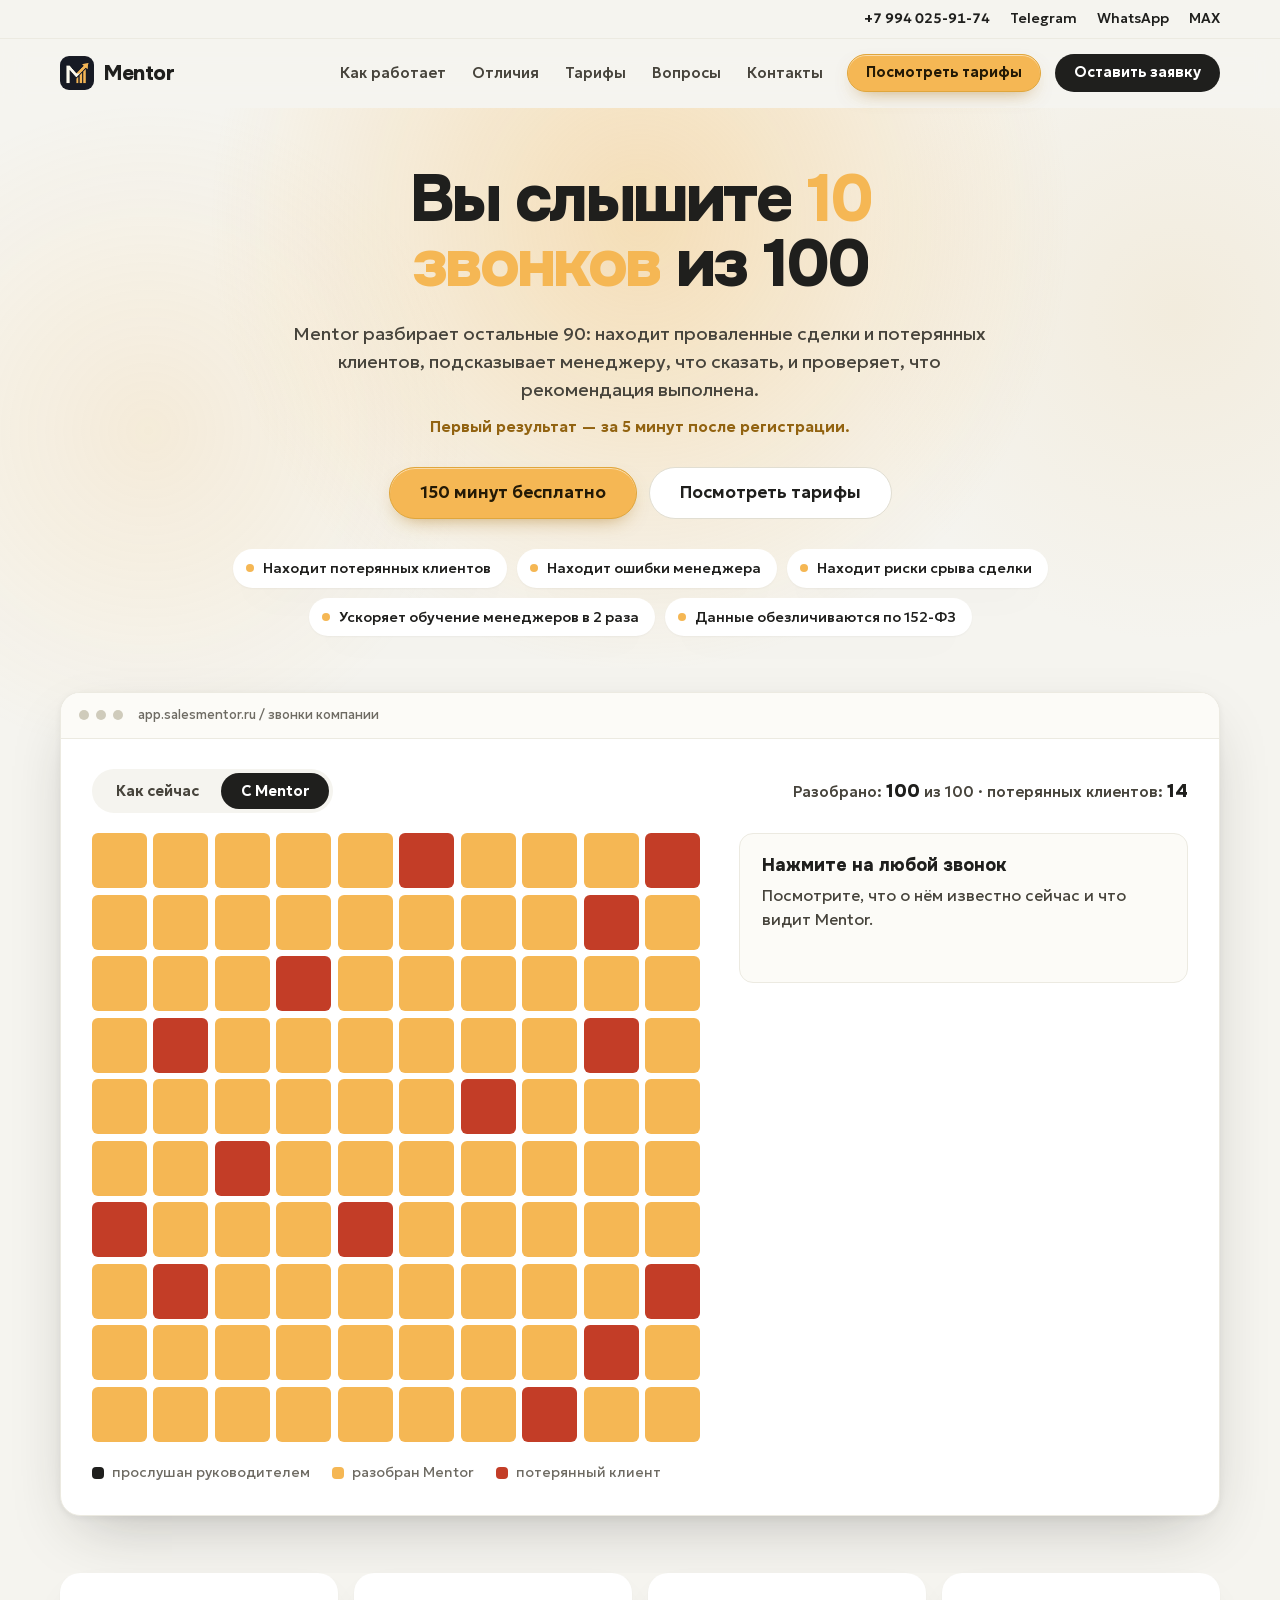
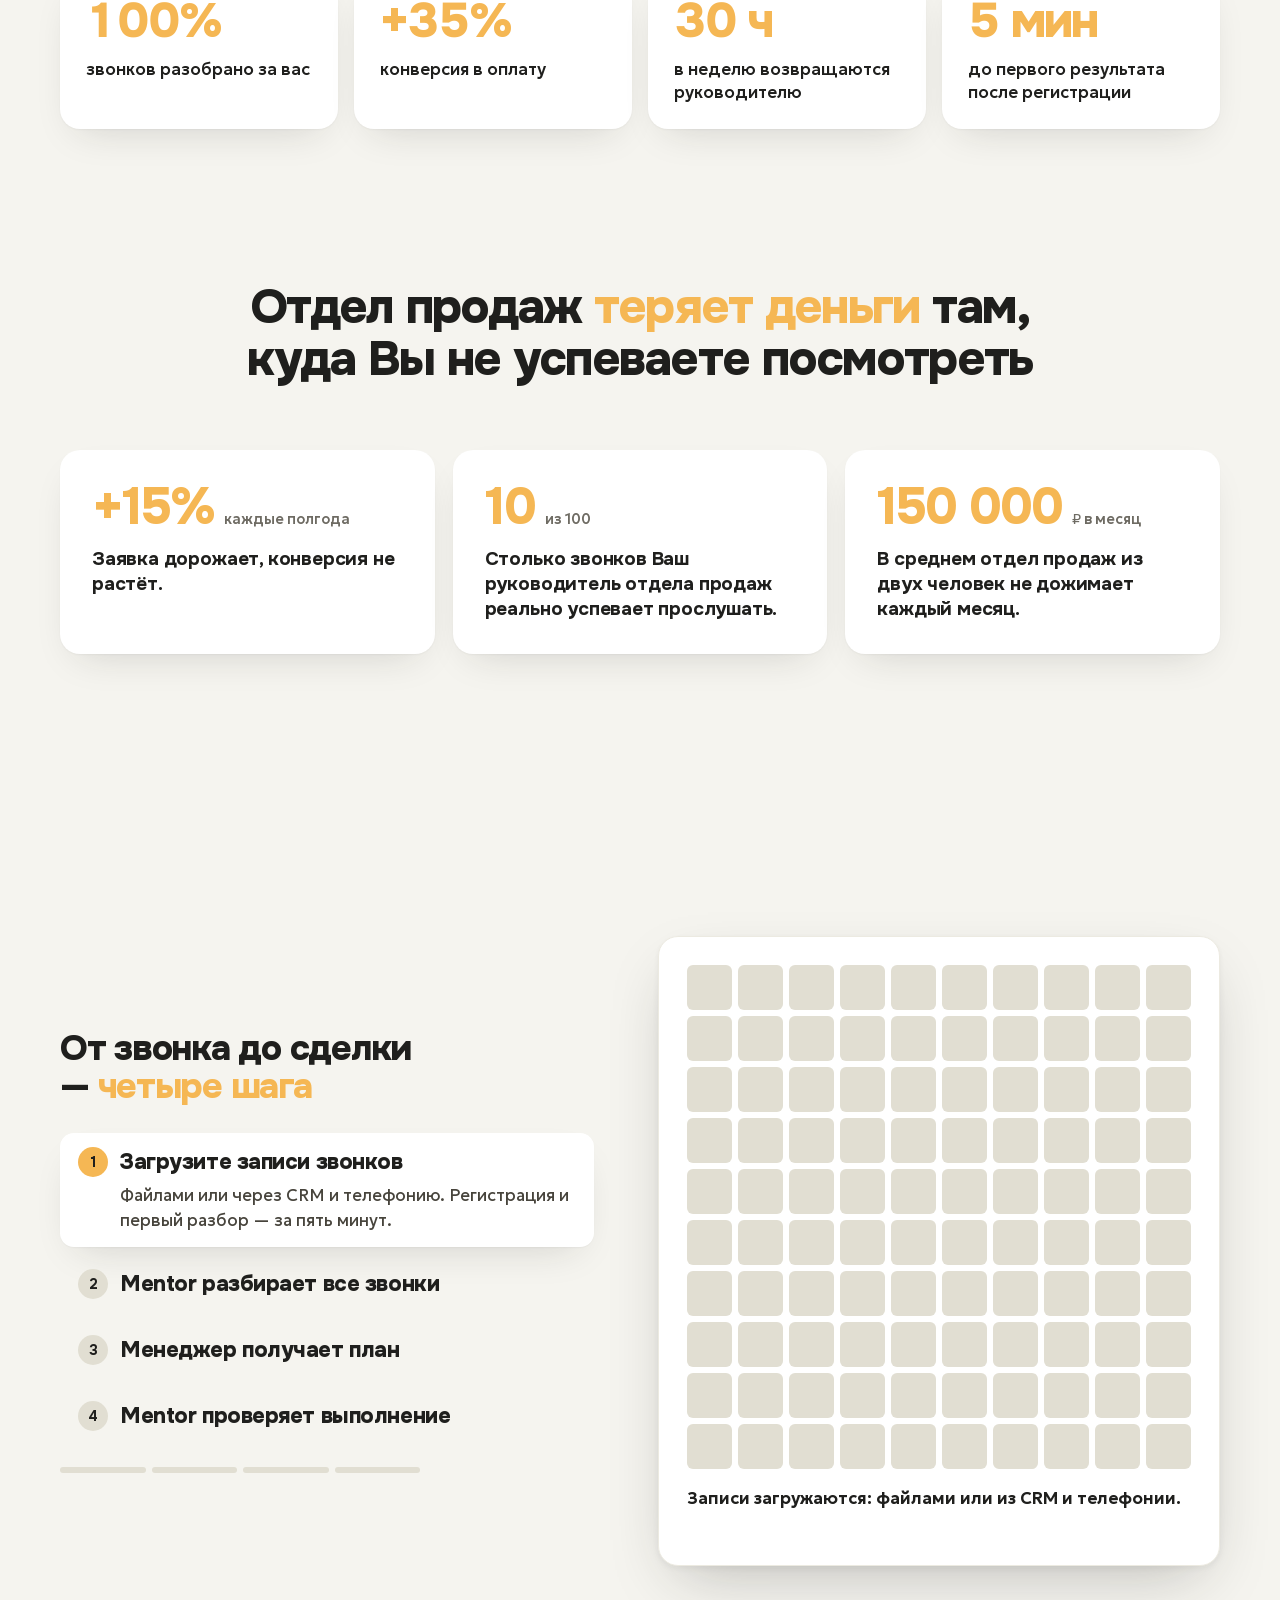
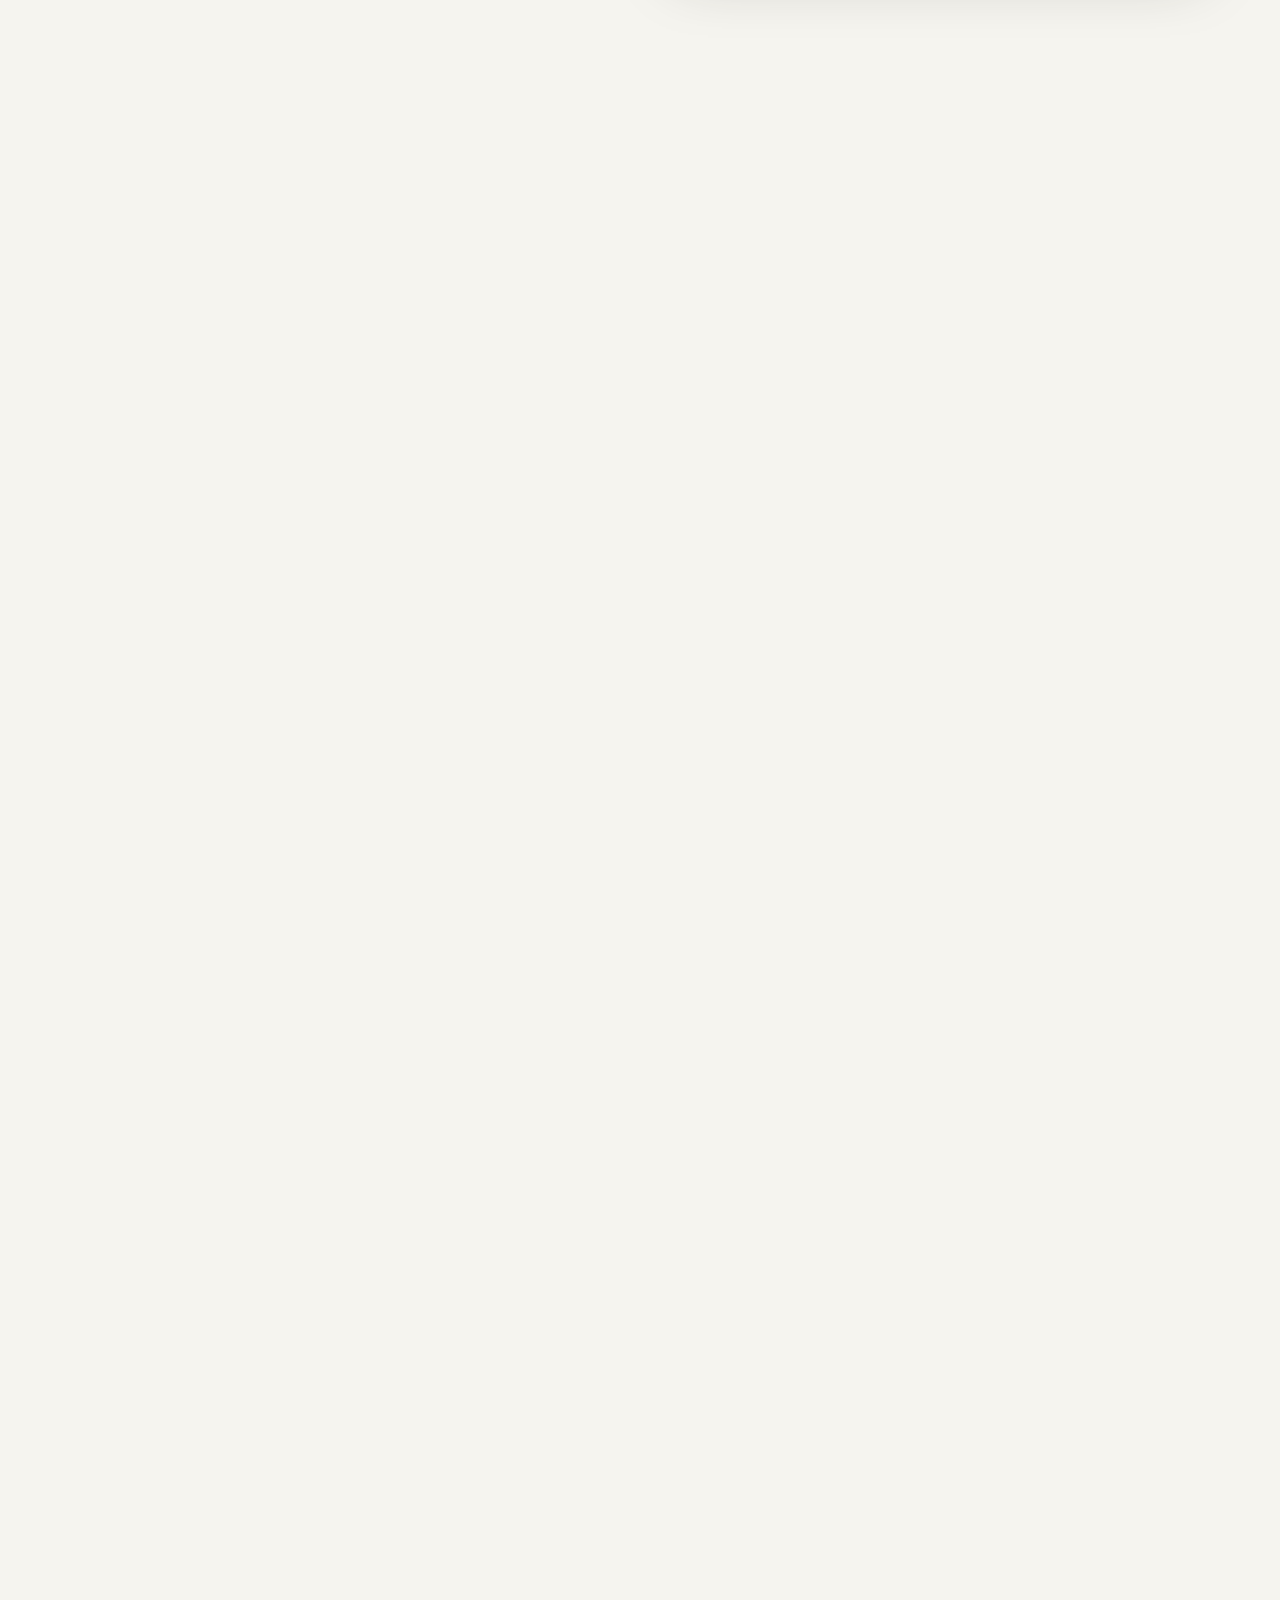
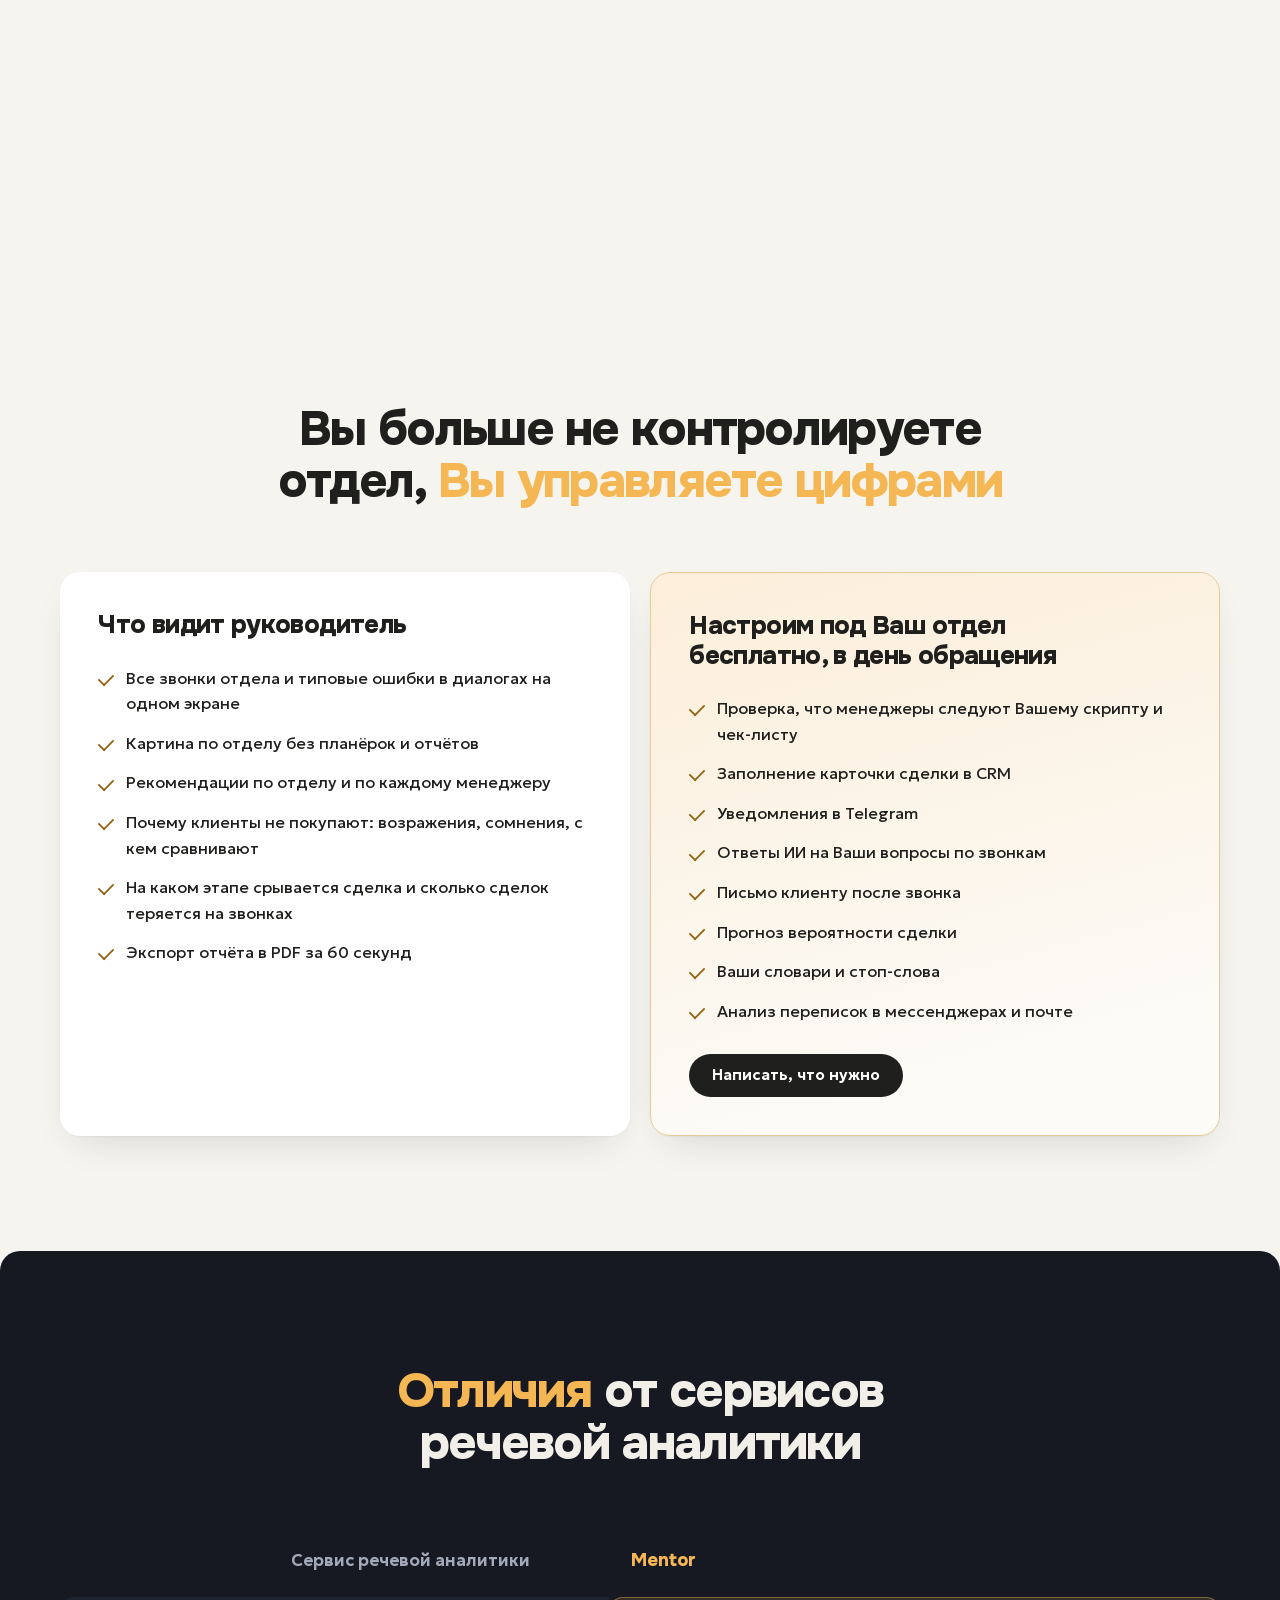
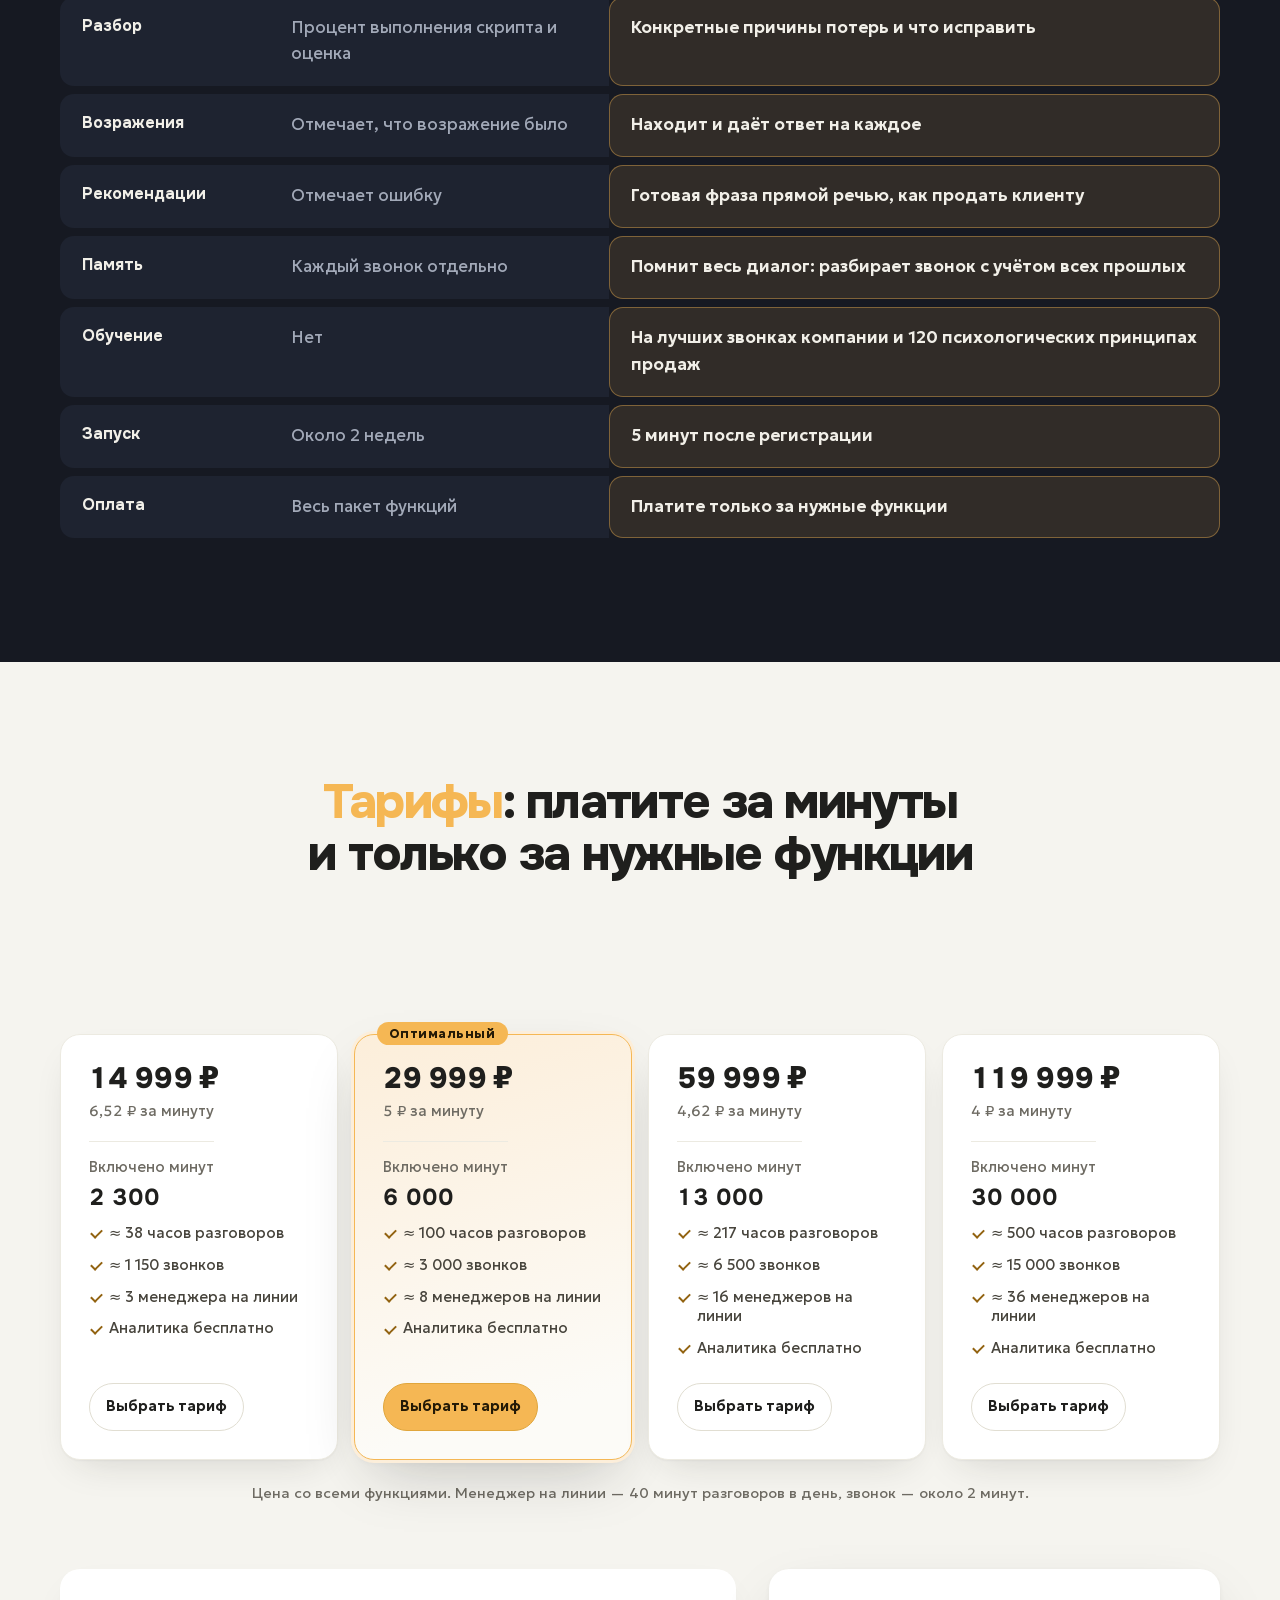
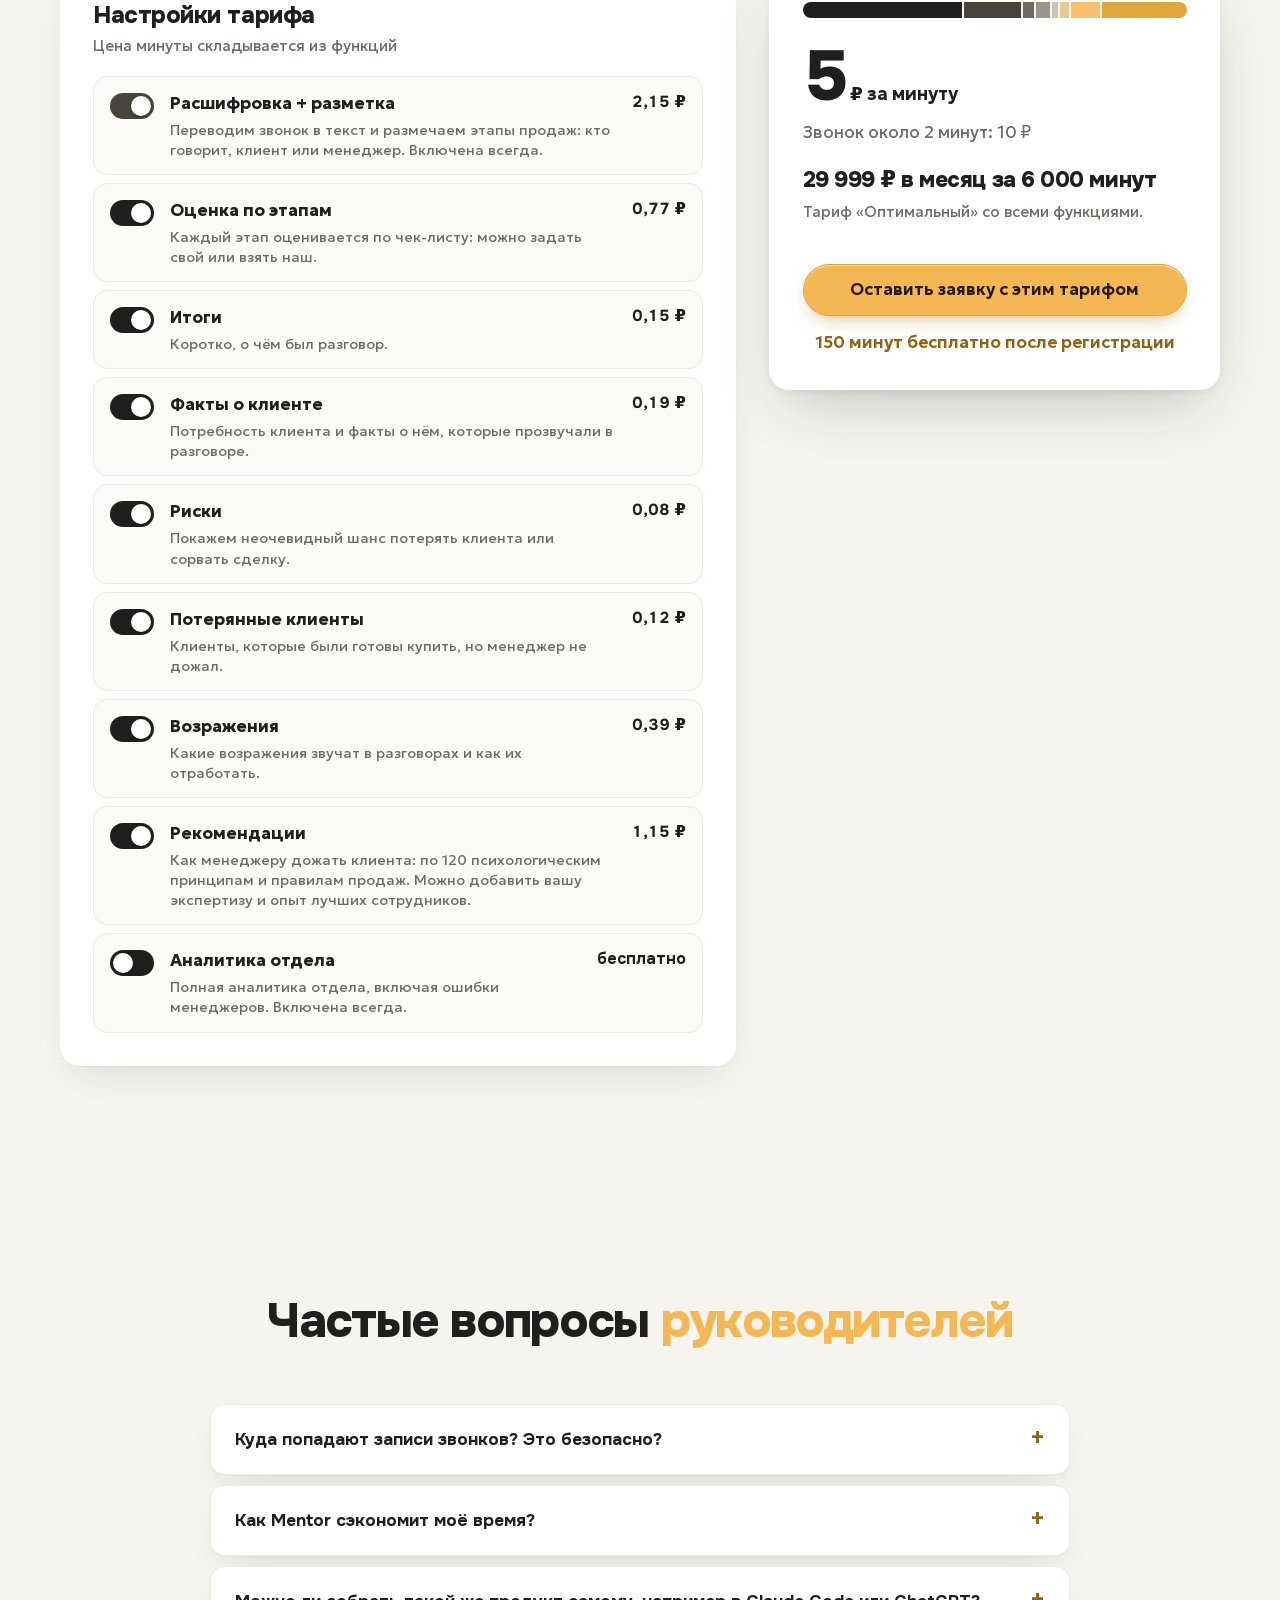
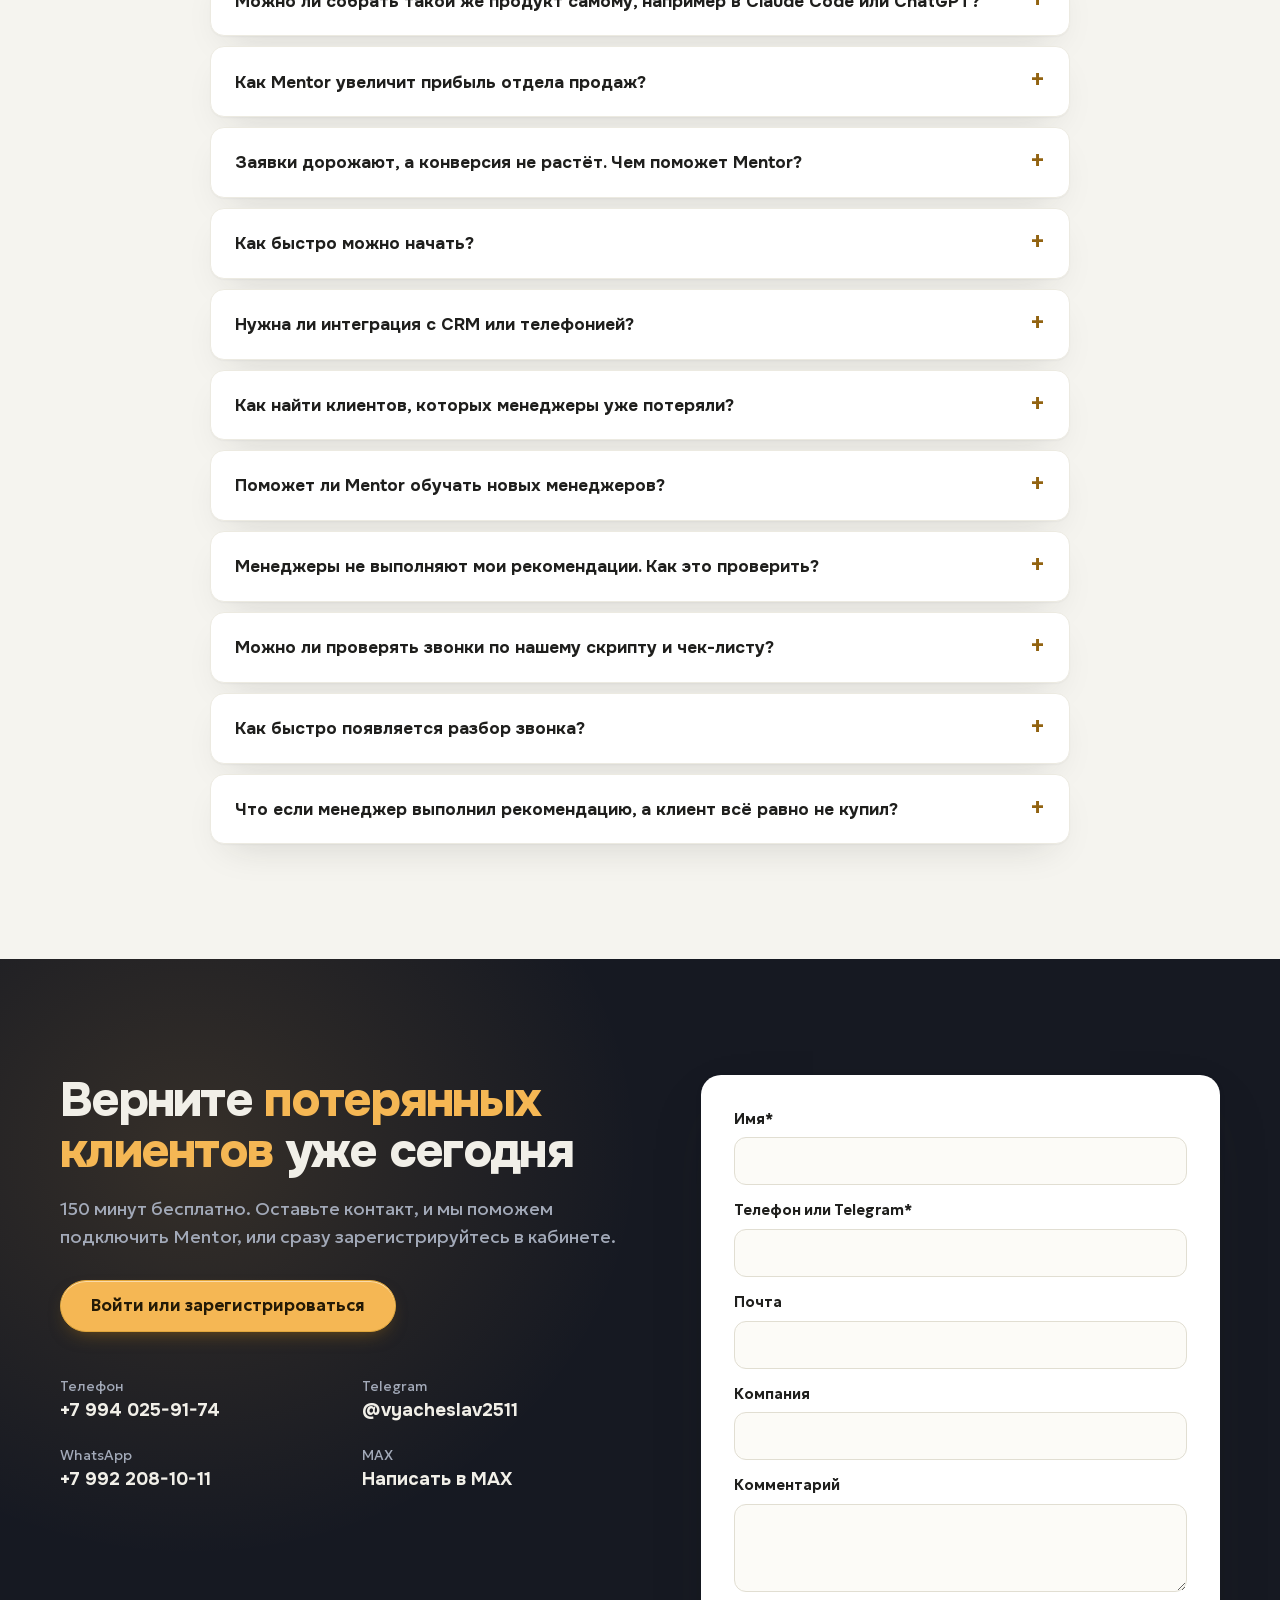
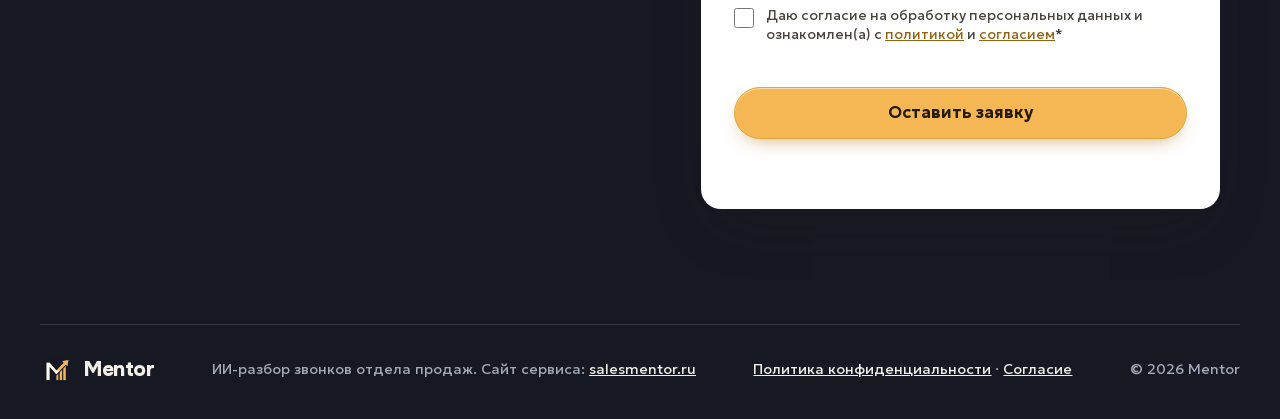
==== commit 7e2573ac: "redesign: визуальный язык salesmentor.ru (крем, золото, тёмные секции, карточки тарифов), шрифты Geo" ====
--- a/index.html
+++ b/index.html
@@ -8,12 +8,12 @@
 <meta property="og:title" content="Вы слышите 10 звонков из 100. Mentor разбирает все">
 <meta property="og:description" content="Находит потерянных клиентов, даёт менеджеру готовую фразу и проверяет, что рекомендация выполнена. 150 минут бесплатно.">
 <meta property="og:type" content="website">
-<meta name="theme-color" content="#EEF1F0">
-<link rel="icon" href="data:image/svg+xml,%3Csvg xmlns='http://www.w3.org/2000/svg' viewBox='0 0 32 32'%3E%3Crect width='32' height='32' fill='%230F1B22'/%3E%3Crect x='6' y='6' width='6' height='6' fill='%23fff'/%3E%3Crect x='13' y='6' width='6' height='6' fill='%23fff'/%3E%3Crect x='20' y='6' width='6' height='6' fill='%23F2553C'/%3E%3Crect x='6' y='13' width='6' height='6' fill='%23fff'/%3E%3Crect x='13' y='13' width='6' height='6' fill='%23fff'/%3E%3Crect x='20' y='13' width='6' height='6' fill='%23fff'/%3E%3Crect x='6' y='20' width='6' height='6' fill='%23fff'/%3E%3Crect x='13' y='20' width='6' height='6' fill='%23fff'/%3E%3Crect x='20' y='20' width='6' height='6' fill='%23fff'/%3E%3C/svg%3E">
+<meta name="theme-color" content="#F5F4EF">
+<link rel="icon" type="image/png" href="img/logo-mark.png">
 <script>document.documentElement.classList.add('js')</script>
-<link rel="preconnect" href="https://fonts.googleapis.com">
-<link rel="preconnect" href="https://fonts.gstatic.com" crossorigin>
-<link href="https://fonts.googleapis.com/css2?family=Onest:wght@400..800&family=Unbounded:wght@500;600&display=swap" rel="stylesheet">
+<link rel="preload" href="fonts/Onest-var-cyrillic.woff2" as="font" type="font/woff2" crossorigin>
+<link rel="preload" href="fonts/Geologica-var-cyrillic.woff2" as="font" type="font/woff2" crossorigin>
+<link rel="stylesheet" href="fonts/fonts.css">
 <link rel="stylesheet" href="motion.css">
 <link rel="stylesheet" href="styles.css">
 </head>
@@ -21,20 +21,30 @@
 
 <a class="skip" href="#main">К содержимому</a>
 
+<div class="topbar">
+  <div class="topbar__in">
+    <a class="topbar__phone" href="tel:+79940259174">+7 994 025-91-74</a>
+    <a class="topbar__link" href="https://t.me/vyacheslav2511" target="_blank" rel="noopener">Telegram</a>
+    <a class="topbar__link" href="https://wa.me/79922081011" target="_blank" rel="noopener">WhatsApp</a>
+    <a class="topbar__link" href="https://max.ru/u/f9LHodD0cOJcleQ60k2Rc0WBcZTU0XZn5-ajIy7HxKxKIftbMNhWI2uUhPE" target="_blank" rel="noopener">MAX</a>
+  </div>
+</div>
+
 <header class="header" id="header">
   <div class="header__in">
     <a class="logo" href="#top" aria-label="Mentor, на главную">
-      <span class="logo__mark" aria-hidden="true"><i></i><i></i><i></i><i></i><i></i><i></i><i></i><i class="r"></i><i></i></span>
+      <img class="logo__mark" src="img/logo-mark.png" width="34" height="34" alt="">
       <span class="logo__word">Mentor</span>
     </a>
     <nav class="nav" id="nav" aria-label="Разделы">
-      <a href="#how" data-roll>Как работает</a>
-      <a href="#diff" data-roll>Отличия</a>
-      <a href="#pricing" data-roll>Тарифы</a>
-      <a href="#faq" data-roll>Вопросы</a>
-      <a href="#cta" data-roll>Контакты</a>
+      <a href="#how">Как работает</a>
+      <a href="#diff">Отличия</a>
+      <a href="#pricing">Тарифы</a>
+      <a href="#faq">Вопросы</a>
+      <a href="#cta">Контакты</a>
     </nav>
-    <a class="btn btn--sm" href="#cta" data-magnetic><span>150 минут бесплатно</span></a>
+    <a class="btn btn--gold btn--sm" href="#pricing"><span>Посмотреть тарифы</span></a>
+    <a class="btn btn--ink btn--sm hide-s" href="#cta"><span>Оставить заявку</span></a>
     <button class="burger" id="burger" type="button" aria-label="Меню" aria-expanded="false" aria-controls="nav"><span></span><span></span></button>
   </div>
 </header>
@@ -43,50 +53,72 @@
 
 <!-- HERO: сетка из 100 звонков работает на глазах -->
 <section class="hero" id="top">
-  <div class="hero__text">
-    <h1 class="hero__title" data-split>Вы слышите 10 звонков из 100</h1>
-    <p class="hero__lead">Mentor разбирает остальные 90: находит потерянных клиентов и подсказывает менеджеру, что сказать. Первый результат — через 5 минут после регистрации.</p>
-    <div class="hero__actions">
-      <a class="btn" href="https://app.salesmentor.ru/" data-magnetic><span>150 минут бесплатно</span></a>
-      <a class="btn btn--ghost" href="#pricing" data-magnetic><span>Посмотреть тарифы</span></a>
-    </div>
-    <p class="hero__note">Данные обезличиваются по 152-ФЗ. Подключение за пять минут, CRM не нужна.</p>
-  </div>
-
-  <div class="stage" id="heroStage" data-ui>
-    <div class="stage__top">
-      <div class="seg" role="tablist" aria-label="Режим" >
-        <button type="button" role="tab" class="seg__b is-on" data-mode="now" aria-selected="true">Как сейчас</button>
-        <button type="button" role="tab" class="seg__b" data-mode="mentor" aria-selected="false">С Mentor</button>
-      </div>
-      <p class="stage__count" id="heroCount" aria-live="polite"></p>
-    </div>
-    <div class="calls" id="heroCalls" role="group" aria-label="100 звонков отдела продаж за неделю"></div>
-    <div class="call-card" id="heroCard" aria-live="polite">
-      <p class="call-card__h">Нажмите на любой звонок</p>
-      <p class="call-card__t">Посмотрите, что о нём известно сейчас и что видит Mentor.</p>
+  <div class="hero__glow" aria-hidden="true"></div>
+  <div class="wrap">
+    <div class="hero__text">
+      <h1 class="hero__title" data-split data-hl="2,3">Вы слышите 10 звонков из 100</h1>
+      <p class="hero__lead">Mentor разбирает остальные 90: находит проваленные сделки и потерянных клиентов, подсказывает менеджеру, что сказать, и проверяет, что рекомендация выполнена.</p>
+      <p class="hero__note">Первый результат — за 5 минут после регистрации.</p>
+      <div class="hero__actions">
+        <a class="btn btn--gold btn--lg" href="https://app.salesmentor.ru/"><span>150 минут бесплатно</span></a>
+        <a class="btn btn--ghost btn--lg" href="#pricing"><span>Посмотреть тарифы</span></a>
+      </div>
+      <ul class="chips" data-stagger>
+        <li>Находит потерянных клиентов</li>
+        <li>Находит ошибки менеджера</li>
+        <li>Находит риски срыва сделки</li>
+        <li>Ускоряет обучение менеджеров в 2 раза</li>
+        <li>Данные обезличиваются по 152-ФЗ</li>
+      </ul>
+    </div>
+
+    <div class="stage" id="heroStage" data-ui>
+      <div class="stage__bar" aria-hidden="true"><i></i><i></i><i></i><span>app.salesmentor.ru / звонки компании</span></div>
+      <div class="stage__body">
+        <div class="stage__top">
+          <div class="seg" role="tablist" aria-label="Режим">
+            <button type="button" role="tab" class="seg__b is-on" data-mode="now" aria-selected="true">Как сейчас</button>
+            <button type="button" role="tab" class="seg__b" data-mode="mentor" aria-selected="false">С Mentor</button>
+          </div>
+          <p class="stage__count" id="heroCount" aria-live="polite"></p>
+        </div>
+        <div class="stage__cols">
+          <div class="calls" id="heroCalls" role="group" aria-label="100 звонков отдела продаж за неделю"></div>
+          <div class="call-card" id="heroCard" aria-live="polite">
+            <p class="call-card__h">Нажмите на любой звонок</p>
+            <p class="call-card__t">Посмотрите, что о нём известно сейчас и что видит Mentor.</p>
+          </div>
+        </div>
+        <ul class="legend" aria-hidden="true">
+          <li><i class="k-heard"></i>прослушан руководителем</li>
+          <li><i class="k-ok"></i>разобран Mentor</li>
+          <li><i class="k-lost"></i>потерянный клиент</li>
+        </ul>
+      </div>
     </div>
   </div>
 </section>
 
 <!-- Цифры продукта -->
 <section class="nums" aria-label="Результаты">
-  <div class="nums__in" data-stagger>
-    <div class="num"><b data-count="100" data-suffix="%">100%</b><span>звонков разобрано за вас</span></div>
-    <div class="num"><b data-count="35" data-prefix="+" data-suffix="%">+35%</b><span>конверсия в оплату</span></div>
-    <div class="num"><b data-count="30" data-suffix=" ч">30 ч</b><span>в неделю возвращаются руководителю</span></div>
-    <div class="num"><b data-count="5" data-suffix=" мин">5 мин</b><span>до первого результата после регистрации</span></div>
+  <div class="wrap">
+    <div class="nums__in" data-stagger>
+      <div class="num"><b data-count="100" data-suffix="%">100%</b><span>звонков разобрано за вас</span></div>
+      <div class="num"><b data-count="35" data-prefix="+" data-suffix="%">+35%</b><span>конверсия в оплату</span></div>
+      <div class="num"><b data-count="30" data-suffix=" ч">30 ч</b><span>в неделю возвращаются руководителю</span></div>
+      <div class="num"><b data-count="5" data-suffix=" мин">5 мин</b><span>до первого результата после регистрации</span></div>
+    </div>
   </div>
 </section>
 
 <!-- Потери -->
 <section class="loss" id="loss">
   <div class="wrap">
-    <h2 class="h2" data-reveal>Деньги теряются там, куда вы не успеваете посмотреть</h2>
+    <h2 class="h2" data-reveal>Отдел продаж <em>теряет деньги</em> там, куда Вы не успеваете посмотреть</h2>
     <ul class="loss__list" data-stagger>
-      <li><b class="big"><span data-scramble>10 из 100</span></b><span>Столько звонков ваш руководитель отдела продаж реально успевает прослушать.</span></li>
-      <li><b class="big"><span data-scramble>150 000 ₽</span></b><span>В месяц в среднем не дожимает отдел продаж из двух человек.</span></li>
-      <li><b class="big"><span data-scramble>+15%</span></b><span>Дорожает заявка каждые полгода, а конверсия не растёт.</span></li>
+      <li><b class="big"><span data-scramble>+15%</span><small>каждые полгода</small></b><span>Заявка дорожает, конверсия не растёт.</span></li>
+      <li><b class="big"><span data-scramble>10</span><small>из 100</small></b><span>Столько звонков Ваш руководитель отдела продаж реально успевает прослушать.</span></li>
+      <li><b class="big"><span data-scramble>150 000</span><small>₽ в месяц</small></b><span>В среднем отдел продаж из двух человек не дожимает каждый месяц.</span></li>
     </ul>
   </div>
 </section>
@@ -95,12 +127,12 @@
 <section class="pin" id="how" aria-labelledby="howTitle">
   <div class="pin__sticky">
     <div class="pin__left">
-      <h2 class="h2 h2--sm" id="howTitle">От звонка до сделки — четыре шага</h2>
+      <h2 class="h2 h2--sm" id="howTitle">От звонка до сделки — <em>четыре шага</em></h2>
       <ol class="steps" id="steps">
-        <li class="step is-on"><b>Загрузите записи звонков</b><span>Файлами или через CRM и телефонию. Регистрация и первый разбор — за пять минут.</span></li>
-        <li class="step"><b>Mentor разбирает все звонки</b><span>Каждый звонок, с учётом всех прошлых разговоров с этим клиентом.</span></li>
-        <li class="step"><b>Менеджер получает план</b><span>Причина потери и готовая фраза прямой речью, как продать этому клиенту.</span></li>
-        <li class="step"><b>Mentor проверяет выполнение</b><span>В следующем звонке видит, сделана ли рекомендация, и ведёт сделку дальше.</span></li>
+        <li class="step is-on"><b><i>1</i>Загрузите записи звонков</b><span>Файлами или через CRM и телефонию. Регистрация и первый разбор — за пять минут.</span></li>
+        <li class="step"><b><i>2</i>Mentor разбирает все звонки</b><span>Каждый звонок, с учётом всех прошлых разговоров с этим клиентом.</span></li>
+        <li class="step"><b><i>3</i>Менеджер получает план</b><span>Причина потери и готовая фраза прямой речью, как продать этому клиенту.</span></li>
+        <li class="step"><b><i>4</i>Mentor проверяет выполнение</b><span>В следующем звонке видит, сделана ли рекомендация, и ведёт сделку дальше.</span></li>
       </ol>
       <div class="pbar" aria-hidden="true"><i></i><i></i><i></i><i></i></div>
     </div>
@@ -114,7 +146,7 @@
 <!-- Что видит руководитель / что настроим -->
 <section class="feat" id="features">
   <div class="wrap">
-    <h2 class="h2" data-reveal>Вы управляете цифрами, а не контролируете отдел</h2>
+    <h2 class="h2" data-reveal>Вы больше не контролируете отдел, <em>Вы управляете цифрами</em></h2>
     <div class="feat__cols">
       <div class="feat__col" data-stagger>
         <h3>Что видит руководитель</h3>
@@ -128,31 +160,31 @@
         </ul>
       </div>
       <div class="feat__col feat__col--b" data-stagger>
-        <h3>Настроим под ваш отдел бесплатно, в день обращения</h3>
+        <h3>Настроим под Ваш отдел бесплатно, в день обращения</h3>
         <ul>
-          <li>Проверка, что менеджеры следуют вашему скрипту и чек-листу</li>
+          <li>Проверка, что менеджеры следуют Вашему скрипту и чек-листу</li>
           <li>Заполнение карточки сделки в CRM</li>
           <li>Уведомления в Telegram</li>
-          <li>Ответы ИИ на ваши вопросы по звонкам</li>
+          <li>Ответы ИИ на Ваши вопросы по звонкам</li>
           <li>Письмо клиенту после звонка</li>
           <li>Прогноз вероятности сделки</li>
           <li>Ваши словари и стоп-слова</li>
           <li>Анализ переписок в мессенджерах и почте</li>
         </ul>
-        <a class="btn btn--ink" href="#cta" data-magnetic><span>Написать, что нужно</span></a>
-      </div>
-    </div>
-  </div>
-</section>
-
-<!-- Отличия -->
+        <a class="btn btn--ink" href="#cta"><span>Написать, что нужно</span></a>
+      </div>
+    </div>
+  </div>
+</section>
+
+<!-- Отличия (тёмная секция, как на salesmentor.ru) -->
 <section class="diff" id="diff">
   <div class="wrap">
-    <h2 class="h2" data-reveal>Чем Mentor отличается от обычной речевой аналитики</h2>
+    <h2 class="h2" data-reveal><em>Отличия</em> от сервисов речевой аналитики</h2>
     <div class="table-wrap" data-reveal>
       <table class="cmp">
         <caption class="sr">Сравнение Mentor с обычным сервисом речевой аналитики</caption>
-        <thead><tr><th scope="col"></th><th scope="col">Обычный сервис</th><th scope="col" class="cmp__m">Mentor</th></tr></thead>
+        <thead><tr><th scope="col"></th><th scope="col">Сервис речевой аналитики</th><th scope="col" class="cmp__m">Mentor</th></tr></thead>
         <tbody>
           <tr><th scope="row">Разбор</th><td>Процент выполнения скрипта и оценка</td><td class="cmp__m">Конкретные причины потерь и что исправить</td></tr>
           <tr><th scope="row">Возражения</th><td>Отмечает, что возражение было</td><td class="cmp__m">Находит и даёт ответ на каждое</td></tr>
@@ -170,16 +202,16 @@
 <!-- ТАРИФЫ: калькулятор -->
 <section class="price" id="pricing">
   <div class="wrap">
-    <h2 class="h2" data-reveal>Платите за минуты и только за нужные функции</h2>
+    <h2 class="h2" data-reveal><em>Тарифы</em>: платите за минуты и только за нужные функции</h2>
     <p class="lead" data-reveal>Выберите объём анализа, затем уберите функции, которыми не пользуетесь: цена минуты пересчитается.</p>
+
+    <div class="tiers" id="tiers" role="group" aria-label="Минут анализа в месяц"></div>
+    <p class="fine">Цена со всеми функциями. Менеджер на линии — 40 минут разговоров в день, звонок — около 2 минут.</p>
 
     <div class="calc" id="calc" data-ui>
       <div class="calc__left">
-        <fieldset class="tiers">
-          <legend>Минут анализа в месяц</legend>
-          <div class="tiers__row" id="tiers" ></div>
-          <p class="tiers__cap" id="tierCap" aria-live="polite"></p>
-        </fieldset>
+        <h3 class="calc__h">Настройки тарифа</h3>
+        <p class="calc__sub">Цена минуты складывается из функций</p>
         <div class="fns" id="fns"></div>
       </div>
       <div class="calc__right">
@@ -188,18 +220,17 @@
         <p class="calc__call" id="callPrice"></p>
         <p class="calc__sum" id="sum"></p>
         <p class="calc__pack" id="pack"></p>
-        <a class="btn" id="calcCta" href="#cta" data-magnetic><span>Оставить заявку с этим тарифом</span></a>
+        <a class="btn btn--gold btn--lg btn--block" id="calcCta" href="#cta"><span>Оставить заявку с этим тарифом</span></a>
         <p class="calc__free">150 минут бесплатно после регистрации</p>
       </div>
     </div>
-    <p class="fine">Цена со всеми функциями. Менеджер на линии — 40 минут разговоров в день, звонок — около 2 минут.</p>
   </div>
 </section>
 
 <!-- FAQ -->
 <section class="faq" id="faq">
-  <div class="wrap faq__grid">
-    <h2 class="h2" data-reveal>Частые вопросы руководителей</h2>
+  <div class="wrap">
+    <h2 class="h2" data-reveal>Частые вопросы <em>руководителей</em></h2>
     <div class="faq__list" id="faqList" data-stagger>
       <details><summary>Куда попадают записи звонков? Это безопасно?</summary><p>Безопасно: мы оператор персональных данных по 152-ФЗ, записи обрабатываются на российских серверах, а нейросетям уходят только обезличенные фрагменты. Доступ к записям есть только у вас и вашей команды.</p></details>
       <details><summary>Как Mentor сэкономит моё время?</summary><p>Слушать звонки больше не нужно: Mentor сам разбирает каждый звонок и даёт менеджерам рекомендации. Вам остаётся минута в неделю на аналитику отдела и 15 минут на решение.</p></details>
@@ -218,13 +249,13 @@
   </div>
 </section>
 
-<!-- CTA -->
+<!-- CTA (тёмная секция) -->
 <section class="cta" id="cta">
   <div class="wrap cta__grid">
     <div class="cta__text">
-      <h2 class="h2" data-reveal>Верните потерянных клиентов уже сегодня</h2>
+      <h2 class="h2" data-reveal>Верните <em>потерянных клиентов</em> уже сегодня</h2>
       <p class="lead">150 минут бесплатно. Оставьте контакт, и мы поможем подключить Mentor, или сразу зарегистрируйтесь в кабинете.</p>
-      <a class="btn btn--ink" href="https://app.salesmentor.ru/" data-magnetic><span>Войти или зарегистрироваться</span></a>
+      <a class="btn btn--gold btn--lg" href="https://app.salesmentor.ru/"><span>Войти или зарегистрироваться</span></a>
       <ul class="contacts">
         <li><span>Телефон</span><a href="tel:+79940259174">+7 994 025-91-74</a></li>
         <li><span>Telegram</span><a href="https://t.me/vyacheslav2511" rel="noopener" target="_blank">@vyacheslav2511</a></li>
@@ -241,7 +272,7 @@
       <label class="field"><span>Компания</span><input type="text" name="company" autocomplete="organization"></label>
       <label class="field"><span>Комментарий</span><textarea name="comment" rows="3"></textarea></label>
       <label class="check"><input type="checkbox" name="consent" required><span>Даю согласие на обработку персональных данных и ознакомлен(а) с <a href="https://salesmentor.ru/policy.html" target="_blank" rel="noopener">политикой</a> и <a href="https://salesmentor.ru/consent.html" target="_blank" rel="noopener">согласием</a>*</span></label>
-      <button class="btn btn--ink btn--wide" type="submit" data-magnetic><span>Оставить заявку</span></button>
+      <button class="btn btn--gold btn--lg btn--block" type="submit"><span>Оставить заявку</span></button>
       <p class="form__note" id="formNote" role="status"></p>
     </form>
   </div>
@@ -250,8 +281,8 @@
 </main>
 
 <footer class="foot">
-  <p class="foot__word" aria-hidden="true">Mentor</p>
   <div class="foot__in">
+    <a class="logo" href="#top" aria-label="Mentor, наверх"><img class="logo__mark" src="img/logo-mark.png" width="34" height="34" alt=""><span class="logo__word">Mentor</span></a>
     <p>ИИ-разбор звонков отдела продаж. Сайт сервиса: <a href="https://salesmentor.ru/" rel="noopener">salesmentor.ru</a></p>
     <p><a href="https://salesmentor.ru/policy.html" rel="noopener">Политика конфиденциальности</a> · <a href="https://salesmentor.ru/consent.html" rel="noopener">Согласие</a></p>
     <p>© <span id="year">2026</span> Mentor</p>
--- a/fonts/fonts.css
+++ b/fonts/fonts.css
@@ -0,0 +1,49 @@
+/* Две гарнитуры и не больше: Geologica — текст, метки, цифры и тайм-коды;
+   Onest — заголовки и акцентные слова. Было пять (Inter, Inter Tight, Oswald,
+   Unbounded, JetBrains Mono) — это читалось как разнобой.
+
+   JetBrains Mono убран 04.09.2026 по решению владельца: моноширинный набор в
+   тайм-кодах и метках делал продукт технически сложным на вид. Код в статьях
+   блога набирается системным моноширинным, своего файла для этого не нужно.
+
+   Inter заменён на Geologica 04.09.2026 по выбору владельца: Inter читался
+   «как шрифт в обычном сообщении». Geologica плотнее и характернее, при этом
+   строка выходит той же длины, так что вёрстка не разъезжается. */
+
+/* cyrillic */
+@font-face {
+  font-family: 'Geologica';
+  font-style: normal;
+  font-weight: 400 700;
+  font-display: swap;
+  src: url('Geologica-var-cyrillic.woff2') format('woff2');
+  unicode-range: U+0301, U+0400-045F, U+0490-0491, U+04B0-04B1, U+2116;
+}
+/* latin */
+@font-face {
+  font-family: 'Geologica';
+  font-style: normal;
+  font-weight: 400 700;
+  font-display: swap;
+  src: url('Geologica-var-latin.woff2') format('woff2');
+  unicode-range: U+0000-00FF, U+0131, U+0152-0153, U+02BB-02BC, U+02C6, U+02DA, U+02DC, U+0304, U+0308, U+0329, U+2000-206F, U+20AC, U+2122, U+2191, U+2193, U+2212, U+2215, U+FEFF, U+FFFD;
+}
+
+/* cyrillic */
+@font-face {
+  font-family: 'Onest';
+  font-style: normal;
+  font-weight: 400 900;
+  font-display: swap;
+  src: url('Onest-var-cyrillic.woff2') format('woff2');
+  unicode-range: U+0301, U+0400-045F, U+0490-0491, U+04B0-04B1, U+2116;
+}
+/* latin */
+@font-face {
+  font-family: 'Onest';
+  font-style: normal;
+  font-weight: 400 900;
+  font-display: swap;
+  src: url('Onest-var-latin.woff2') format('woff2');
+  unicode-range: U+0000-00FF, U+0131, U+0152-0153, U+02BB-02BC, U+02C6, U+02DA, U+02DC, U+0304, U+0308, U+0329, U+2000-206F, U+20AC, U+2122, U+2191, U+2193, U+2212, U+2215, U+FEFF, U+FFFD;
+}
--- a/styles.css
+++ b/styles.css
@@ -1,251 +1,308 @@
+/* Mentor — посадочная под рекламу. Визуальный язык salesmentor.ru:
+   кремовая бумага, белые карточки с мягкой тенью, чёрные и золотые пилюли,
+   тёмные секции, Geologica + Onest. Токены сняты с styles.css salesmentor.ru. */
 :root{
-  --ground:#EEF1F0; --field:#DFE6E3; --white:#FAFBFA; --ink:#0F1B22; --ink2:#43525A;
-  --off:#CBD4D1; --accent:#F2553C;
-  --f-d:'Unbounded','Onest',system-ui,sans-serif; --f-t:'Onest',system-ui,-apple-system,'Segoe UI',sans-serif;
-  --m:clamp(16px,3.2vw,48px); --r:0;
-  --ease:cubic-bezier(.2,.8,.2,1);
-  --mk-ink:var(--ink); --mk-accent:var(--accent);
+  --paper:#F5F4EF; --paper-hi:#FCFBF7; --card:#fff;
+  --ink:#1F1F1D; --ink-2:#47443C; --muted:#6E6B63;
+  --line:#E1DED2; --line-soft:#ECEAE1; --line-hard:#CFCBBB;
+  --accent:#F5B754; --accent-hi:#F7C069; --accent-deep:#926311; --accent-bg:#FCEEDA; --accent-line:#E7CB96; --accent-ink:#6E3610;
+  --good:#197E49; --good-bg:#E7F5EC; --bad:#C33D27; --bad-bg:#FAEBE7;
+  --dark:#161922; --dark-card:#1E2330; --dark-line:#303747; --dark-muted:#A2A9B8; --dark-text:#F1EFE8;
+  --r-lg:20px; --r:14px; --r-sm:9px; --r-pill:999px;
+  --ease-out:cubic-bezier(.23,1,.32,1); --ease-in-out:cubic-bezier(.65,0,.35,1);
+  --shadow-card:0 1px 2px rgba(31,31,29,.04),0 16px 40px -18px rgba(31,31,29,.18);
+  --shadow-pop:0 2px 6px rgba(31,31,29,.06),0 24px 60px -20px rgba(31,31,29,.28);
+  --f-body:"Geologica",system-ui,-apple-system,"Segoe UI",sans-serif;
+  --f-d:"Onest","Geologica",system-ui,sans-serif;
+  --m:clamp(16px,3.2vw,40px);
+  --mk-ink:var(--ink); --mk-accent:var(--accent); --mk-bg:var(--paper);
 }
 *{box-sizing:border-box;margin:0}
-html{scroll-behavior:smooth;-webkit-text-size-adjust:100%}
-body{background:var(--ground);color:var(--ink);font:400 clamp(16px,1.15vw,19px)/1.6 var(--f-t);overflow-x:hidden}
+html{scroll-behavior:smooth;-webkit-text-size-adjust:100%;caret-color:var(--accent-deep)}
+body{background:var(--paper);color:var(--ink);font:400 1.05rem/1.6 var(--f-body);overflow-x:hidden}
 img,svg{display:block;max-width:100%}
 a{color:inherit}
-:focus-visible{outline:3px solid var(--accent);outline-offset:3px}
+::selection{background:#F7D9A2;color:#241A06}
+:focus-visible{outline:3px solid var(--accent-deep);outline-offset:3px}
 .sr{position:absolute;width:1px;height:1px;overflow:hidden;clip:rect(0 0 0 0)}
-.skip{position:absolute;left:-999px;top:8px;background:var(--ink);color:#fff;padding:10px 16px;z-index:100}
+.skip{position:absolute;left:-999px;top:8px;background:var(--ink);color:#fff;padding:10px 16px;z-index:100;border-radius:var(--r-pill)}
 .skip:focus{left:8px}
-.wrap{padding-inline:var(--m);max-width:1680px;margin-inline:auto}
+.wrap{padding-inline:var(--m);max-width:1240px;margin-inline:auto}
 section{position:relative}
+section[id]{scroll-margin-top:92px}
 
 /* type */
-.h2{font:800 clamp(1.9rem,4.1vw,4.2rem)/1.04 var(--f-t);letter-spacing:-.03em;text-wrap:balance;max-width:20ch}
-.h2--sm{font-size:clamp(1.6rem,2.8vw,2.8rem);max-width:none}
-.lead{font-size:clamp(1.05rem,1.5vw,1.4rem);line-height:1.5;max-width:46ch;margin-top:20px}
-
-/* buttons */
-.btn{display:inline-flex;align-items:center;justify-content:center;min-height:56px;padding:0 30px;background:var(--accent);color:var(--ink);font:700 1.05rem/1 var(--f-t);text-decoration:none;border:0;border-radius:var(--r);cursor:pointer;transition:background .25s,color .25s,transform .25s var(--ease)}
-.btn:hover{background:var(--ink);color:#fff}
-.btn:active{transform:scale(.97)}
+.h2{font:800 clamp(1.95rem,3.9vw,3.05rem)/1.06 var(--f-d);letter-spacing:-.035em;text-wrap:balance;max-width:19em;margin-inline:auto;text-align:center}
+.h2 em,.hero__title .hl{font-style:normal;color:var(--accent)}
+.h2--sm{font-size:clamp(1.6rem,2.8vw,2.4rem);text-align:left;margin-inline:0}
+.lead{font-size:clamp(1.05rem,1.4vw,1.2rem);line-height:1.55;color:var(--ink-2);max-width:40em;margin:18px auto 0;text-align:center}
+
+/* buttons: пилюли, подъём и подчёркивание при наведении */
+.btn{--px:22px;position:relative;display:inline-flex;align-items:center;justify-content:center;gap:8px;padding:11px var(--px);border-radius:var(--r-pill);border:1px solid transparent;font:600 .95rem/1.2 var(--f-body);text-decoration:none;cursor:pointer;white-space:nowrap;transition:transform .2s var(--ease-out),box-shadow .25s,background .18s,border-color .25s}
+.btn::after{content:"";position:absolute;left:var(--px);right:100%;bottom:7px;height:1.5px;border-radius:2px;background:currentColor;opacity:.6;transition:right .26s var(--ease-out)}
+@media (hover:hover) and (pointer:fine){.btn:hover{transform:translateY(-3px)}.btn:hover::after{right:var(--px)}}
+.btn:active{transform:scale(.97);transition-duration:.16s}
+.btn--lg{--px:30px;padding:15px var(--px);font-size:1.05rem}
+.btn--lg::after{bottom:10px}
+.btn--sm{padding:9px 18px;font-size:.9rem}
 .btn--ink{background:var(--ink);color:#fff}
-.btn--ink:hover{background:#fff;color:var(--ink)}
-.btn--ghost{background:var(--field);color:var(--ink)}
-.btn--ghost:hover{background:var(--ink);color:#fff}
-.btn--sm{min-height:44px;padding:0 20px;font-size:.95rem}
-.btn--wide{width:100%}
-
-/* header */
-.header{position:fixed;inset:0 0 auto 0;z-index:50;background:var(--ground);transition:transform .4s var(--ease)}
-.header.is-hide{transform:translateY(-100%)}
-.header__in{display:flex;align-items:center;gap:28px;height:72px;padding-inline:var(--m);max-width:1680px;margin-inline:auto}
-.logo{display:flex;align-items:center;gap:12px;text-decoration:none;margin-right:auto}
-.logo__mark{display:grid;grid-template-columns:repeat(3,7px);gap:3px}
-.logo__mark i{width:7px;height:7px;background:var(--ink)}
-.logo__mark i.r{background:var(--accent)}
-.logo__word{font:600 1.25rem/1 var(--f-d);letter-spacing:-.02em}
-.nav{display:flex;gap:30px}
-.nav a{font-weight:600;text-decoration:none;font-size:.98rem}
-.burger{display:none;width:44px;height:44px;background:var(--ink);border:0;cursor:pointer;position:relative}
-.burger span{position:absolute;left:12px;right:12px;height:2px;background:#fff;transition:transform .3s var(--ease)}
+.btn--gold{background:var(--accent);color:#241A06;border-color:#E0A63C;box-shadow:0 1px 0 rgba(255,255,255,.5) inset,0 8px 20px -10px rgba(169,114,19,.7)}
+@media (hover:hover) and (pointer:fine){.btn--gold:hover{background:var(--accent-hi);box-shadow:0 1px 0 rgba(255,255,255,.5) inset,0 14px 28px -12px rgba(169,114,19,.85)}.btn--ink:hover{box-shadow:0 0 0 4px rgba(245,183,84,.24),0 12px 26px -14px rgba(245,183,84,.6)}}
+.btn--ghost{background:var(--card);border-color:var(--line);color:var(--ink)}
+@media (hover:hover) and (pointer:fine){.btn--ghost:hover{border-color:var(--accent-line);box-shadow:0 0 0 4px rgba(245,183,84,.16),0 12px 26px -16px rgba(245,183,84,.55)}}
+.btn--block{width:100%}
+
+/* topbar + header */
+.topbar{background:var(--paper);border-bottom:1px solid var(--line-soft)}
+.topbar__in{display:flex;align-items:center;justify-content:flex-end;gap:20px;height:38px;padding-inline:var(--m);max-width:1240px;margin-inline:auto;font-size:.86rem}
+.topbar__phone{font-weight:600;text-decoration:none;font-variant-numeric:tabular-nums}
+.topbar__link{text-decoration:none;font-weight:500}
+.topbar__phone:hover,.topbar__link:hover{color:var(--accent-deep)}
+.header{position:sticky;top:0;z-index:50;background:rgba(245,244,239,.88);backdrop-filter:blur(12px);-webkit-backdrop-filter:blur(12px);border-bottom:1px solid transparent;transition:border-color .3s}
+.header__in{display:flex;align-items:center;gap:14px;height:68px;padding-inline:var(--m);max-width:1240px;margin-inline:auto}
+.logo{display:flex;align-items:center;gap:10px;text-decoration:none;margin-right:auto}
+.logo__mark{width:34px;height:34px;border-radius:9px}
+.logo__word{font:800 1.3rem/1 var(--f-d);letter-spacing:-.02em}
+.nav{display:flex;gap:26px;margin-right:10px}
+.nav a{font-weight:500;text-decoration:none;font-size:.95rem;color:var(--ink-2)}
+.nav a:hover{color:var(--accent-deep)}
+.burger{display:none;width:44px;height:44px;background:var(--ink);border:0;border-radius:12px;cursor:pointer;position:relative}
+.burger span{position:absolute;left:13px;right:13px;height:2px;background:#fff;border-radius:2px;transition:transform .3s var(--ease-out)}
 .burger span:first-child{top:17px}.burger span:last-child{top:25px}
 .burger.is-open span:first-child{transform:translateY(4px) rotate(45deg)}
 .burger.is-open span:last-child{transform:translateY(-4px) rotate(-45deg)}
 
 /* hero */
-.hero{display:grid;grid-template-columns:minmax(0,.9fr) minmax(0,1.1fr);gap:clamp(24px,4vw,72px);align-items:center;min-height:100svh;padding:112px var(--m) 72px;max-width:1680px;margin-inline:auto}
-.hero__title{font:600 clamp(1.7rem,4.3vw,4.5rem)/1.06 var(--f-d);letter-spacing:-.04em}
-.hero__title .w{display:inline-block;overflow:hidden;vertical-align:top;padding-bottom:.08em}
-.hero__title .w>span{display:inline-block;transform:translateY(110%);animation:rise 1s var(--ease) forwards;animation-delay:calc(var(--i)*70ms + 150ms)}
+.hero{position:relative;isolation:isolate;padding:clamp(2rem,4.5vw,3.6rem) 0 clamp(2.4rem,4.5vw,4rem);overflow:hidden}
+.hero__glow{position:absolute;inset:-10% -10% 30% -10%;z-index:-1;background:radial-gradient(40% 55% at 50% 22%,rgba(245,183,84,.36),rgba(245,183,84,0) 70%),radial-gradient(30% 40% at 18% 40%,rgba(245,183,84,.14),rgba(245,183,84,0) 70%),radial-gradient(30% 40% at 85% 30%,rgba(231,203,150,.2),rgba(231,203,150,0) 70%)}
+.hero__text{max-width:900px;margin-inline:auto;text-align:center}
+.hero__title{font:800 clamp(2.4rem,5.2vw,4.6rem)/.99 var(--f-d);letter-spacing:-.042em;text-wrap:balance}
+.hero__title .w{display:inline-block;overflow:hidden;vertical-align:top;padding-bottom:.1em;margin-bottom:-.1em}
+.hero__title .w>span{display:inline-block;transform:translateY(110%);animation:rise 1s var(--ease-out) forwards;animation-delay:calc(var(--i)*70ms + 150ms)}
 @keyframes rise{to{transform:none}}
-.hero__lead{font-size:clamp(1.05rem,1.45vw,1.4rem);line-height:1.5;margin-top:32px;max-width:36ch}
-.hero__actions{display:flex;flex-wrap:wrap;gap:12px;margin-top:36px}
-.hero__note{margin-top:24px;color:var(--ink2);font-size:.95rem}
-
-/* call grid */
-.stage{background:var(--field);padding:clamp(16px,2vw,28px)}
-.stage__top{display:flex;justify-content:space-between;align-items:center;gap:16px;flex-wrap:wrap;margin-bottom:18px}
-.seg{display:inline-flex;background:var(--ground);padding:4px;gap:2px;position:relative}
-.seg__b{position:relative;z-index:1;border:0;background:transparent;font:700 .95rem var(--f-t);padding:10px 18px;cursor:pointer;color:var(--ink)}
+.hero__lead{margin:24px auto 0;max-width:40em;font-size:clamp(1.05rem,1.4vw,1.2rem);line-height:1.55;color:var(--ink-2);text-wrap:pretty}
+.hero__note{margin-top:10px;font-weight:600;font-size:.95rem;color:var(--accent-deep)}
+.hero__actions{display:flex;flex-wrap:wrap;gap:12px;justify-content:center;margin-top:28px}
+.chips{list-style:none;padding:0;margin:30px auto 0;display:flex;flex-wrap:wrap;gap:10px;justify-content:center;max-width:860px}
+.chips li{background:var(--card);border-radius:var(--r-pill);padding:8px 16px 8px 30px;font-size:.88rem;font-weight:500;box-shadow:var(--shadow-card);position:relative}
+.chips li::before{content:"";position:absolute;left:13px;top:50%;width:8px;height:8px;margin-top:-4px;border-radius:50%;background:var(--accent)}
+
+/* кабинет: сетка из 100 звонков */
+.stage{margin-top:clamp(32px,4.5vw,56px);background:var(--card);border-radius:var(--r-lg);box-shadow:var(--shadow-pop);overflow:hidden;border:1px solid var(--line-soft)}
+.stage__bar{display:flex;align-items:center;gap:7px;padding:12px 18px;background:var(--paper-hi);border-bottom:1px solid var(--line-soft);font-size:.8rem;color:var(--muted)}
+.stage__bar i{width:10px;height:10px;border-radius:50%;background:var(--line-hard)}
+.stage__bar span{margin-left:8px}
+.stage__body{padding:clamp(16px,2.4vw,32px)}
+.stage__top{display:flex;justify-content:space-between;align-items:center;gap:16px;flex-wrap:wrap;margin-bottom:20px}
+.seg{display:inline-flex;background:var(--paper);padding:4px;gap:2px;border-radius:var(--r-pill)}
+.seg__b{border:0;background:transparent;font:600 .92rem var(--f-body);padding:9px 20px;cursor:pointer;color:var(--ink-2);border-radius:var(--r-pill);transition:background .2s,color .2s}
 .seg__b.is-on{background:var(--ink);color:#fff}
-.stage__count{font-weight:600;font-size:.98rem}
-.stage__count b{font:600 1.1rem var(--f-d)}
+.stage__count{font-weight:500;font-size:.95rem;color:var(--ink-2)}
+.stage__count b{font:800 1.2rem var(--f-d);color:var(--ink)}
+.stage__cols{display:grid;grid-template-columns:minmax(0,1.15fr) minmax(0,.85fr);gap:clamp(18px,3vw,40px);align-items:start}
 .calls{display:grid;grid-template-columns:repeat(10,1fr);gap:clamp(3px,.5vw,7px)}
-.t{aspect-ratio:1;border:0;padding:0;background:var(--off);cursor:pointer;position:relative;border-radius:0;transition:background .45s var(--ease),transform .25s var(--ease);transition-delay:var(--d,0ms)}
+.t{aspect-ratio:1;border:0;padding:0;background:var(--line);cursor:pointer;position:relative;border-radius:6px;transition:background .45s var(--ease-out),transform .25s var(--ease-out);transition-delay:var(--d,0ms)}
 .t:hover{transform:scale(1.18);z-index:2;transition-delay:0ms}
-.t.is-heard,.t.is-ok{background:var(--ink)}
-.t.is-lost{background:var(--accent)}
+.t.is-heard{background:var(--ink)}
+.t.is-ok{background:var(--accent)}
+.t.is-lost{background:var(--bad)}
 .t.is-sel{outline:3px solid var(--ink);outline-offset:2px;z-index:3}
-.t.is-up{background:#8497A0}
-.t.is-fix{background:var(--ink)}
-.t.is-fix::after{content:"";position:absolute;inset:34%;background:var(--accent)}
-.stage .calls{width:min(100%,calc(100svh - 380px));min-width:min(100%,320px)}
-.call-card{margin-top:18px;background:var(--white);padding:18px 20px;min-height:132px}
-.call-card__h{font-weight:800;font-size:1.05rem}
-.call-card__t{margin-top:6px;font-size:.98rem;line-height:1.5}
-.call-card__q{margin-top:8px;font-weight:600;background:var(--field);padding:10px 12px;font-size:.98rem}
+.t.is-up{background:var(--line-hard)}
+.t.is-fix{background:var(--good)}
+.call-card{background:var(--paper-hi);border:1px solid var(--line-soft);border-radius:var(--r);padding:20px 22px;min-height:150px}
+.call-card__h{font:800 1.1rem/1.25 var(--f-d)}
+.call-card__t{margin-top:8px;font-size:.98rem;line-height:1.5;color:var(--ink-2)}
+.call-card__q{margin-top:12px;font-weight:600;background:var(--accent-bg);border:1px solid var(--accent-line);color:var(--accent-ink);padding:12px 14px;font-size:.96rem;border-radius:var(--r-sm)}
+.legend{list-style:none;padding:0;margin:20px 0 0;display:flex;flex-wrap:wrap;gap:8px 22px;font-size:.86rem;color:var(--muted)}
+.legend li{display:flex;align-items:center;gap:8px}
+.legend i{width:12px;height:12px;border-radius:4px;display:block}
+.k-heard{background:var(--ink)}.k-ok{background:var(--accent)}.k-lost{background:var(--bad)}
 
 /* nums */
-.nums{padding:0 var(--m);max-width:1680px;margin-inline:auto}
-.nums__in{display:grid;grid-template-columns:repeat(4,1fr);gap:clamp(16px,3vw,48px);padding:clamp(40px,6vw,88px) 0}
-.num b{display:block;font:600 clamp(2.2rem,4.6vw,5rem)/1 var(--f-d);letter-spacing:-.05em;font-variant-numeric:tabular-nums}
-.num span{display:block;margin-top:12px;max-width:22ch;line-height:1.4}
+.nums .wrap{padding-block:0}
+.nums__in{display:grid;grid-template-columns:repeat(4,1fr);gap:16px;padding:0 0 clamp(48px,6vw,88px)}
+.num{background:var(--card);border-radius:var(--r-lg);padding:24px 26px;box-shadow:var(--shadow-card)}
+.num b{display:block;font:800 clamp(2.1rem,3.8vw,3.2rem)/1 var(--f-d);letter-spacing:-.04em;font-variant-numeric:tabular-nums;color:var(--accent)}
+.num span{display:block;margin-top:12px;line-height:1.4;font-weight:500}
 
 /* loss */
-.loss{background:var(--field);padding:clamp(80px,12vw,200px) 0}
-.loss__list{list-style:none;padding:0;margin-top:clamp(40px,6vw,88px);display:grid;grid-template-columns:repeat(3,1fr);gap:clamp(24px,4vw,64px)}
-.loss__list li{display:flex;flex-direction:column;gap:16px}
-.big{font:600 clamp(2.2rem,4.4vw,4.8rem)/1 var(--f-d);letter-spacing:-.05em;color:var(--ink)}
-.loss__list li:nth-child(2) .big{color:var(--accent)}
-.loss__list li>span{max-width:28ch;font-size:1.1rem}
-
-/* pinned scene */
+.loss{padding:clamp(40px,6vw,90px) 0 clamp(64px,9vw,130px)}
+.loss__list{list-style:none;padding:0;margin:clamp(32px,5vw,64px) 0 0;display:grid;grid-template-columns:repeat(3,1fr);gap:18px}
+.loss__list li{background:var(--card);border-radius:var(--r-lg);padding:clamp(22px,2.6vw,32px);display:flex;flex-direction:column;gap:14px;box-shadow:var(--shadow-card)}
+.big{font:800 clamp(2.2rem,4vw,3.4rem)/1 var(--f-d);letter-spacing:-.04em;color:var(--accent);display:flex;align-items:baseline;gap:10px;flex-wrap:wrap}
+.big small{font:500 .9rem var(--f-body);letter-spacing:0;color:var(--muted)}
+.loss__list li>span{font:700 1.2rem/1.3 var(--f-d);letter-spacing:-.01em;max-width:20em}
+
+/* закреплённая сцена */
 .pin{height:480svh}
-.pin__sticky{position:sticky;top:0;height:100svh;display:grid;grid-template-columns:minmax(0,.95fr) minmax(0,1fr);gap:clamp(24px,5vw,88px);align-items:center;padding:88px var(--m) 32px;max-width:1680px;margin-inline:auto}
-.steps{list-style:none;padding:0;margin-top:32px;display:grid;gap:6px}
-.step{padding:14px 18px;background:transparent;transition:background .4s var(--ease),opacity .4s;opacity:.4}
-.step b{display:block;font:800 clamp(1.15rem,1.8vw,1.7rem)/1.2 var(--f-t);letter-spacing:-.02em}
-.step span{display:block;max-height:0;overflow:hidden;transition:max-height .5s var(--ease),margin .5s;line-height:1.5}
-.step.is-on{background:var(--field);opacity:1}
+.pin__sticky{position:sticky;top:0;height:100svh;display:grid;grid-template-columns:minmax(0,.95fr) minmax(0,1fr);gap:clamp(24px,5vw,80px);align-items:center;padding:96px var(--m) 32px;max-width:1240px;margin-inline:auto}
+.steps{list-style:none;padding:0;margin:28px 0 0;display:grid;gap:8px}
+.step{padding:14px 18px;border-radius:var(--r);transition:background .4s var(--ease-out),opacity .4s,box-shadow .4s;opacity:.5}
+.step b{display:flex;align-items:center;gap:12px;font:800 clamp(1.1rem,1.7vw,1.5rem)/1.2 var(--f-d);letter-spacing:-.02em}
+.step b i{font-style:normal;flex:none;width:30px;height:30px;border-radius:50%;background:var(--line);display:grid;place-items:center;font:700 .9rem var(--f-d);transition:background .3s}
+.step span{display:block;max-height:0;overflow:hidden;transition:max-height .5s var(--ease-out),margin .5s;line-height:1.5;color:var(--ink-2);padding-left:42px}
+.step.is-on{background:var(--card);opacity:1;box-shadow:var(--shadow-card)}
+.step.is-on b i{background:var(--accent)}
 .step.is-on span{max-height:6em;margin-top:6px}
 .pbar{display:flex;gap:6px;margin-top:22px;max-width:360px}
-.pbar i{flex:1;height:6px;background:var(--off);position:relative;overflow:hidden}
-.pbar i::after{content:"";position:absolute;inset:0;background:var(--ink);transform:scaleX(var(--p,0));transform-origin:left}
-.pin__right{background:var(--field);padding:clamp(14px,2vw,28px)}
-.calls--big .t{cursor:default}
-.calls--big .t:hover{transform:none}
-.pin__cap{margin-top:16px;font-weight:700;min-height:3em;line-height:1.35}
+.pbar i{flex:1;height:6px;border-radius:6px;background:var(--line);position:relative;overflow:hidden}
+.pbar i::after{content:"";position:absolute;inset:0;background:var(--accent);transform:scaleX(var(--p,0));transform-origin:left}
+.pin__right{background:var(--card);border-radius:var(--r-lg);box-shadow:var(--shadow-pop);padding:clamp(16px,2.2vw,30px);border:1px solid var(--line-soft)}
+.calls--big .t{cursor:default}.calls--big .t:hover{transform:none}
+.pin__cap{margin-top:18px;font-weight:600;min-height:3em;line-height:1.4}
 
 /* features */
-.feat{padding:clamp(80px,12vw,200px) 0}
-.feat__cols{display:grid;grid-template-columns:1fr 1fr;gap:clamp(24px,4vw,64px);margin-top:clamp(36px,5vw,72px)}
-.feat__col{background:var(--field);padding:clamp(24px,3vw,48px)}
-.feat__col--b{background:var(--white)}
-.feat__col h3{font:800 clamp(1.3rem,2vw,1.9rem)/1.15 var(--f-t);letter-spacing:-.02em;max-width:22ch}
-.feat__col ul{list-style:none;padding:0;margin:28px 0 32px;display:grid;gap:14px}
-.feat__col li{padding-left:22px;position:relative;font-size:1.05rem}
-.feat__col li::before{content:"";position:absolute;left:0;top:.62em;width:9px;height:9px;background:var(--accent)}
-
-/* diff */
-.diff{background:var(--field);padding:clamp(80px,12vw,200px) 0}
-.table-wrap{margin-top:clamp(36px,5vw,72px);overflow-x:auto}
-.cmp{width:100%;border-collapse:separate;border-spacing:0 6px;min-width:720px}
-.cmp th,.cmp td{text-align:left;padding:20px 24px;vertical-align:top;background:var(--ground)}
-.cmp thead th{background:transparent;font-weight:700;color:var(--ink2);padding-block:8px}
-.cmp tbody th{font-weight:800;width:18%}
-.cmp .cmp__m{background:var(--ink);color:#fff;font-weight:600}
-.cmp thead .cmp__m{background:transparent;color:var(--ink);font:800 1.1rem var(--f-t)}
-
-/* price */
-.price{padding:clamp(80px,12vw,200px) 0}
-.calc{display:grid;grid-template-columns:minmax(0,1.2fr) minmax(0,.8fr);gap:clamp(20px,3vw,48px);margin-top:clamp(36px,5vw,64px);align-items:start}
-.tiers{border:0;padding:0;min-width:0}
-.tiers legend{font-weight:800;font-size:1.1rem;margin-bottom:14px;padding:0}
-.tiers__row{display:grid;grid-template-columns:repeat(4,1fr);gap:6px}
-.tier{border:0;background:var(--field);padding:18px 10px;font:700 clamp(.95rem,1.4vw,1.25rem) var(--f-t);cursor:pointer;color:var(--ink);font-variant-numeric:tabular-nums;transition:background .25s,color .25s}
-.tier:hover{background:var(--off)}
-.tier small{font-weight:500;font-size:.75em}
-.tier.is-on{background:var(--ink);color:#fff}
-.tiers__cap{margin-top:12px;color:var(--ink2);min-height:3.2em;font-size:.98rem}
-.fns{margin-top:22px;display:grid;gap:6px}
-.fn{display:grid;grid-template-columns:auto 1fr auto;gap:6px 16px;align-items:start;background:var(--white);padding:16px 18px;cursor:pointer;transition:opacity .3s,background .3s}
-.fn.is-off{opacity:.45;background:var(--field)}
+.feat{padding:clamp(64px,9vw,130px) 0}
+.feat__cols{display:grid;grid-template-columns:1fr 1fr;gap:20px;margin-top:clamp(32px,5vw,64px)}
+.feat__col{background:var(--card);border-radius:var(--r-lg);padding:clamp(24px,3vw,44px);box-shadow:var(--shadow-card)}
+.feat__col--b{background:linear-gradient(165deg,var(--accent-bg) 0%,var(--paper-hi) 85%);border:1px solid var(--accent-line)}
+.feat__col h3{font:800 clamp(1.3rem,2vw,1.75rem)/1.15 var(--f-d);letter-spacing:-.025em;max-width:22ch}
+.feat__col ul{list-style:none;padding:0;margin:26px 0 30px;display:grid;gap:14px}
+.feat__col li{padding-left:28px;position:relative;font-size:1rem}
+.feat__col li::before{content:"";position:absolute;left:0;top:.45em;width:14px;height:8px;border-left:2.5px solid var(--accent-deep);border-bottom:2.5px solid var(--accent-deep);transform:rotate(-45deg) scale(.9)}
+
+/* отличия: тёмная секция */
+.diff{background:var(--dark);color:var(--dark-text);padding:clamp(64px,9vw,130px) 0;border-radius:var(--r-lg) var(--r-lg) 0 0}
+.diff .h2{color:var(--dark-text)}
+.table-wrap{margin-top:clamp(32px,5vw,64px);overflow-x:auto}
+.cmp{width:100%;border-collapse:separate;border-spacing:0 8px;min-width:720px}
+.cmp th,.cmp td{text-align:left;padding:18px 22px;vertical-align:top;background:var(--dark-card);color:var(--dark-muted)}
+.cmp tr>:first-child{border-radius:var(--r) 0 0 var(--r)}
+.cmp tr>:last-child{border-radius:0 var(--r) var(--r) 0}
+.cmp thead th{background:transparent;font-weight:600;color:var(--dark-muted);padding-block:6px}
+.cmp tbody th{font:700 1rem var(--f-d);color:var(--dark-text);width:18%}
+.cmp td.cmp__m{background:rgba(245,183,84,.12);color:var(--dark-text);font-weight:600;box-shadow:inset 0 0 0 1px rgba(245,183,84,.4)}
+.cmp thead .cmp__m{background:transparent;box-shadow:none;color:var(--accent);font:800 1.15rem var(--f-d)}
+
+/* тарифы */
+.price{padding:clamp(64px,9vw,130px) 0}
+.tiers{display:grid;grid-template-columns:repeat(4,1fr);gap:16px;margin-top:clamp(40px,5vw,64px);padding-top:16px;align-items:stretch}
+.tier{position:relative;display:flex;flex-direction:column;gap:6px;text-align:left;font:inherit;color:inherit;padding:clamp(20px,2.2vw,28px);background:var(--card);border:1.5px solid var(--line-soft);border-radius:var(--r-lg);cursor:pointer;box-shadow:var(--shadow-card);transition:border-color .2s,box-shadow .3s var(--ease-out),transform .3s var(--ease-out)}
+@media (hover:hover) and (pointer:fine){.tier:hover{transform:translateY(-4px)}}
+.tier.is-best{background:linear-gradient(165deg,var(--accent-bg) 0%,var(--paper-hi) 85%);border-color:var(--accent-line)}
+.tier.is-on{border-color:var(--accent);box-shadow:0 0 0 3px var(--accent-bg),var(--shadow-pop)}
+.tier__badge{position:absolute;top:-13px;left:22px;padding:4px 12px;border-radius:var(--r-pill);background:var(--accent);font:700 .78rem var(--f-body);letter-spacing:.04em;color:#241A06}
+.tier__price{font:800 clamp(1.6rem,2.3vw,2.1rem)/1.05 var(--f-d);letter-spacing:-.03em;white-space:nowrap;font-variant-numeric:tabular-nums}
+.tier__pm{font-size:.92rem;color:var(--muted);font-variant-numeric:tabular-nums}
+.tier__min{display:flex;flex-direction:column;gap:2px;margin-top:12px;padding-top:14px;border-top:1px solid var(--line-soft);font-size:.92rem;color:var(--muted)}
+.tier__min b{font:700 1.45rem var(--f-d);color:var(--ink);font-variant-numeric:tabular-nums}
+.tier__f{display:block;font-size:.92rem;color:var(--ink-2);padding-left:20px;position:relative;margin-top:6px;line-height:1.35}
+.tier__f::before{content:"";position:absolute;left:2px;top:.35em;width:9px;height:5px;border-left:2px solid var(--accent-deep);border-bottom:2px solid var(--accent-deep);transform:rotate(-45deg)}
+.tier__pick{margin-top:auto;padding-top:18px;display:block}
+.tier__pick span{display:block;text-align:center;padding:11px 16px;border-radius:var(--r-pill);border:1px solid var(--line);background:var(--card);font-weight:600;font-size:.92rem;transition:background .2s,border-color .2s}
+.tier.is-best .tier__pick span,.tier.is-on .tier__pick span{background:var(--accent);border-color:#E0A63C;color:#241A06}
+.fine{margin:22px auto 0;color:var(--muted);font-size:.9rem;max-width:70ch;text-align:center}
+.calc{display:grid;grid-template-columns:minmax(0,1.2fr) minmax(0,.8fr);gap:clamp(18px,2.6vw,36px);margin-top:clamp(36px,5vw,64px);align-items:start}
+.calc__left{background:var(--card);border-radius:var(--r-lg);box-shadow:var(--shadow-card);padding:clamp(20px,2.6vw,36px)}
+.calc__h{font:800 1.5rem/1.15 var(--f-d);letter-spacing:-.02em}
+.calc__sub{color:var(--muted);margin:4px 0 18px;font-size:.95rem}
+.fns{display:grid;gap:8px}
+.fn{display:grid;grid-template-columns:auto 1fr auto;gap:6px 16px;align-items:start;background:var(--paper-hi);border:1px solid var(--line-soft);border-radius:var(--r);padding:14px 16px;cursor:pointer;transition:opacity .3s,background .3s}
+.fn.is-off{opacity:.5;background:var(--paper)}
 .fn input{position:absolute;opacity:0;pointer-events:none}
-.fn__sw{width:44px;height:26px;background:var(--off);position:relative;margin-top:2px;transition:background .25s}
-.fn__sw::after{content:"";position:absolute;left:3px;top:3px;width:20px;height:20px;background:#fff;transition:transform .25s var(--ease)}
+.fn__sw{width:44px;height:26px;border-radius:var(--r-pill);background:var(--line-hard);position:relative;margin-top:2px;transition:background .25s}
+.fn__sw::after{content:"";position:absolute;left:3px;top:3px;width:20px;height:20px;border-radius:50%;background:#fff;box-shadow:0 1px 3px rgba(0,0,0,.25);transition:transform .25s var(--ease-out)}
 .fn input:checked+.fn__sw{background:var(--ink)}
 .fn input:checked+.fn__sw::after{transform:translateX(18px)}
-.fn input:focus-visible+.fn__sw{outline:3px solid var(--accent);outline-offset:2px}
-.fn input:disabled+.fn__sw{background:var(--ink2)}
-.fn__t b{display:block;font-weight:800}
-.fn__t span{display:block;font-size:.93rem;color:var(--ink2);line-height:1.4;margin-top:2px}
-.fn__p{font:600 1rem var(--f-d);white-space:nowrap;font-variant-numeric:tabular-nums}
-.calc__right{background:var(--white);padding:clamp(20px,2.4vw,36px);position:sticky;top:96px}
-.bar{display:flex;height:22px;gap:2px;margin-bottom:24px;background:var(--field)}
-.bar i{display:block;height:100%;transition:flex-grow .5s var(--ease);flex-basis:0}
-.calc__pm b{font:600 clamp(3rem,6vw,6rem)/1 var(--f-d);letter-spacing:-.06em;font-variant-numeric:tabular-nums}
-.calc__pm span{font-weight:700;font-size:1.2rem}
-.calc__call{margin-top:8px;color:var(--ink2)}
-.calc__sum{margin-top:22px;font:800 1.5rem/1.2 var(--f-t);letter-spacing:-.02em}
-.calc__pack{margin-top:6px;min-height:3em;color:var(--ink2);font-size:.98rem}
-.calc__right .btn{margin-top:20px;width:100%}
-.calc__free{margin-top:14px;font-weight:700;text-align:center}
-.fine{margin-top:20px;color:var(--ink2);font-size:.93rem;max-width:70ch}
+.fn input:focus-visible+.fn__sw{outline:3px solid var(--accent-deep);outline-offset:2px}
+.fn input:disabled+.fn__sw{background:var(--ink-2)}
+.fn__t b{display:block;font-weight:700}
+.fn__t span{display:block;font-size:.9rem;color:var(--muted);line-height:1.4;margin-top:2px}
+.fn__p{font:700 1rem var(--f-d);white-space:nowrap;font-variant-numeric:tabular-nums}
+.calc__right{background:var(--card);border-radius:var(--r-lg);box-shadow:var(--shadow-pop);padding:clamp(22px,2.6vw,36px);position:sticky;top:100px}
+.bar{display:flex;height:16px;gap:2px;margin-bottom:24px;border-radius:var(--r-pill);overflow:hidden;background:var(--paper)}
+.bar i{display:block;height:100%;transition:flex-grow .5s var(--ease-out);flex-basis:0}
+.calc__pm b{font:800 clamp(3rem,5.5vw,4.8rem)/1 var(--f-d);letter-spacing:-.05em;font-variant-numeric:tabular-nums}
+.calc__pm span{font-weight:600;font-size:1.15rem}
+.calc__call{margin-top:8px;color:var(--muted)}
+.calc__sum{margin-top:20px;font:800 1.4rem/1.2 var(--f-d);letter-spacing:-.02em}
+.calc__pack{margin-top:6px;min-height:3em;color:var(--muted);font-size:.95rem}
+.calc__right .btn{margin-top:18px}
+.calc__free{margin-top:14px;font-weight:600;text-align:center;color:var(--accent-deep)}
 
 /* faq */
-.faq{background:var(--field);padding:clamp(80px,12vw,200px) 0}
-.faq__grid{display:grid;grid-template-columns:minmax(0,.7fr) minmax(0,1.3fr);gap:clamp(24px,5vw,88px);align-items:start}
-.faq .h2{position:sticky;top:104px}
-.faq__list{display:grid;gap:6px}
-.faq details{background:var(--ground);transition:background .3s}
-.faq details[open]{background:var(--white)}
-.faq summary{list-style:none;cursor:pointer;padding:20px 24px;font-weight:800;font-size:1.1rem;line-height:1.3;display:flex;justify-content:space-between;gap:20px;align-items:center}
+.faq{padding:clamp(64px,9vw,130px) 0}
+.faq__list{display:grid;gap:10px;max-width:860px;margin:clamp(32px,5vw,56px) auto 0}
+.faq details{background:var(--card);border:1.5px solid var(--line-soft);border-radius:var(--r);box-shadow:var(--shadow-card);transition:border-color .25s,box-shadow .3s}
+.faq details:hover,.faq details[open]{border-color:var(--accent-line);box-shadow:0 0 0 4px rgba(245,183,84,.14),var(--shadow-card)}
+.faq summary{list-style:none;cursor:pointer;padding:20px 24px;font:700 1.08rem/1.3 var(--f-d);display:flex;justify-content:space-between;gap:20px;align-items:center}
 .faq summary::-webkit-details-marker{display:none}
-.faq summary::after{content:"+";flex:none;font:600 1.8rem/1 var(--f-d);transition:transform .3s var(--ease)}
+.faq summary::after{content:"+";flex:none;font:500 1.8rem/1 var(--f-d);color:var(--accent-deep);transition:transform .3s var(--ease-out)}
 .faq details[open] summary::after{transform:rotate(45deg)}
-.faq details p{padding:0 24px 22px;max-width:62ch;line-height:1.55}
-
-/* cta */
-.cta{background:var(--accent);padding:clamp(80px,12vw,180px) 0}
-.cta__grid{display:grid;grid-template-columns:minmax(0,1fr) minmax(0,.9fr);gap:clamp(24px,5vw,88px);align-items:start}
-.cta .btn--ink{margin-top:30px}
-.contacts{list-style:none;padding:0;margin-top:48px;display:grid;grid-template-columns:1fr 1fr;gap:20px 28px}
-.contacts span{display:block;font-size:.93rem;font-weight:600}
-.contacts a{font:800 1.2rem var(--f-t);text-decoration:none}
-.contacts a:hover{text-decoration:underline}
-.form{background:var(--white);padding:clamp(20px,2.6vw,40px);display:grid;gap:14px}
-.field{display:grid;gap:6px;font-weight:700;font-size:.95rem}
-.field input,.field textarea{font:400 1.05rem var(--f-t);color:var(--ink);background:var(--ground);border:2px solid transparent;padding:14px 16px;border-radius:0;width:100%;resize:vertical}
-.field input:focus,.field textarea:focus{outline:0;border-color:var(--ink)}
-.field input.is-bad{border-color:var(--accent)}
-.check{display:flex;gap:12px;align-items:flex-start;font-size:.88rem;line-height:1.45}
+.faq details p{padding:0 24px 22px;max-width:62ch;line-height:1.55;color:var(--ink-2)}
+
+/* cta: тёмная секция */
+.cta{background:var(--dark);color:var(--dark-text);padding:clamp(64px,9vw,130px) 0;background-image:radial-gradient(50% 60% at 15% 20%,rgba(245,183,84,.14),rgba(245,183,84,0) 70%)}
+.cta .h2{text-align:left;margin-inline:0;color:var(--dark-text)}
+.cta .lead{text-align:left;margin-left:0;color:var(--dark-muted)}
+.cta__grid{display:grid;grid-template-columns:minmax(0,1fr) minmax(0,.9fr);gap:clamp(24px,5vw,80px);align-items:start}
+.cta .btn--gold{margin-top:28px}
+.contacts{list-style:none;padding:0;margin:44px 0 0;display:grid;grid-template-columns:1fr 1fr;gap:20px 28px}
+.contacts span{display:block;font-size:.86rem;color:var(--dark-muted)}
+.contacts a{font:700 1.15rem var(--f-d);text-decoration:none}
+.contacts a:hover{color:var(--accent);text-decoration:underline}
+.form{background:var(--card);color:var(--ink);border-radius:var(--r-lg);box-shadow:var(--shadow-pop);padding:clamp(20px,2.6vw,38px);display:grid;gap:14px}
+.field{display:grid;gap:6px;font-weight:600;font-size:.92rem}
+.field input,.field textarea{font:400 1rem var(--f-body);color:var(--ink);background:var(--paper-hi);border:1.5px solid var(--line);padding:13px 15px;border-radius:12px;width:100%;resize:vertical}
+.field input:focus,.field textarea:focus{outline:0;border-color:var(--accent);box-shadow:0 0 0 4px rgba(245,183,84,.25)}
+.field input.is-bad{border-color:var(--bad)}
+.check{display:flex;gap:12px;align-items:flex-start;font-size:.85rem;line-height:1.45;color:var(--ink-2)}
 .check input{width:20px;height:20px;margin-top:2px;accent-color:var(--ink);flex:none}
-.form__note{min-height:1.5em;font-weight:700}
+.check a{color:var(--accent-deep)}
+.form__note{min-height:1.5em;font-weight:600;font-size:.92rem}
 
 /* footer */
-.foot{padding:clamp(40px,6vw,80px) var(--m) 28px;max-width:1680px;margin-inline:auto}
-.foot__word{font:600 clamp(5rem,26vw,28rem)/.8 var(--f-d);letter-spacing:-.07em;margin-left:-.04em;white-space:nowrap;overflow:hidden}
-.foot__in{display:flex;justify-content:space-between;gap:20px;flex-wrap:wrap;margin-top:32px;font-size:.95rem;color:var(--ink2)}
-.foot__in a{color:var(--ink)}
-
-/* reveal fallback (motion-kit управляет сам) */
+.foot{background:var(--dark);color:var(--dark-muted);padding:0 var(--m) 32px}
+.foot__in{display:flex;justify-content:space-between;align-items:center;gap:16px 28px;flex-wrap:wrap;max-width:1240px;margin-inline:auto;padding-top:28px;border-top:1px solid var(--dark-line);font-size:.9rem}
+.foot__in .logo{margin:0;color:var(--dark-text)}
+.foot__in a{color:var(--dark-text)}
+
 @media (prefers-reduced-motion:reduce){
   html{scroll-behavior:auto}
   .hero__title .w>span{transform:none;animation:none}
-  .t,.fn__sw::after{transition:none}
-}
-
-/* tablet */
+  .t,.fn__sw::after,.btn,.tier,.step{transition:none}
+}
+
 @media (max-width:1024px){
-  .hero{grid-template-columns:1fr;min-height:0;padding-top:104px}
-  .nums__in{grid-template-columns:1fr 1fr}
-  .calc{grid-template-columns:1fr}
+  .nums__in{grid-template-columns:repeat(2,minmax(0,1fr))}
+  .tiers{grid-template-columns:repeat(2,minmax(0,1fr))}
+  .calc,.cta__grid,.feat__cols,.stage__cols{grid-template-columns:minmax(0,1fr)}
   .calc__right{position:static}
-  .faq__grid,.cta__grid,.feat__cols{grid-template-columns:1fr}
-  .faq .h2{position:static}
-  .loss__list{grid-template-columns:1fr}
+  .loss__list{grid-template-columns:minmax(0,1fr)}
   .nav{display:none}
   .burger{display:block}
-  .nav.is-open{display:flex;position:absolute;top:72px;left:0;right:0;flex-direction:column;background:var(--ground);padding:12px var(--m) 24px;gap:0}
-  .nav.is-open a{padding:16px 0;font-size:1.2rem}
-}
-/* phone */
+  .nav.is-open{display:flex;position:absolute;top:100%;left:0;right:0;flex-direction:column;background:var(--paper);padding:8px var(--m) 20px;gap:0;border-bottom:1px solid var(--line);margin:0}
+  .nav.is-open a{padding:14px 0;font-size:1.15rem}
+}
 @media (max-width:720px){
-  .btn--sm{display:none}
-  .header__in{gap:12px}
+  .hide-s{display:none}
+  .topbar__in{gap:14px;justify-content:space-between}
+  .topbar__link:nth-of-type(n+3){display:none}
+  .header__in{gap:10px}
+  .btn--sm{padding:9px 14px;font-size:.85rem}
   .hero__actions .btn{width:100%}
+  .chips li{font-size:.82rem}
   .pin{height:520svh}
   .pin__sticky{grid-template-columns:1fr;grid-template-rows:auto auto;align-content:start;gap:12px;padding-top:80px}
   .pin__left .h2{font-size:1.35rem}
   .steps{margin-top:12px}
   .step{padding:8px 12px}
   .step:not(.is-on){display:none}
-  .step b{font-size:1.1rem}
+  .step b{font-size:1.05rem}
   .pbar{margin-top:10px}
   .pin__right{padding:12px}
   .pin__cap{margin-top:10px;font-size:.92rem;min-height:3.8em}
-  .tiers__row{grid-template-columns:1fr 1fr}
-  .fn{grid-template-columns:auto 1fr;}
+  .tiers{grid-template-columns:minmax(0,1fr)}
+  .fn{grid-template-columns:auto 1fr}
   .fn__p{grid-column:2}
-  .contacts{grid-template-columns:1fr}
+  .contacts{grid-template-columns:minmax(0,1fr)}
   .cmp{min-width:640px}
-}
+  .nums__in{gap:10px}
+  .num{padding:18px}
+}
+@media (max-width:380px){
+  .logo__word{font-size:1.15rem}
+  .btn--sm{padding:8px 10px;font-size:.8rem}
+}
+.cmp td.cmp__m{border-radius:var(--r)}
+.fine{max-width:90ch}
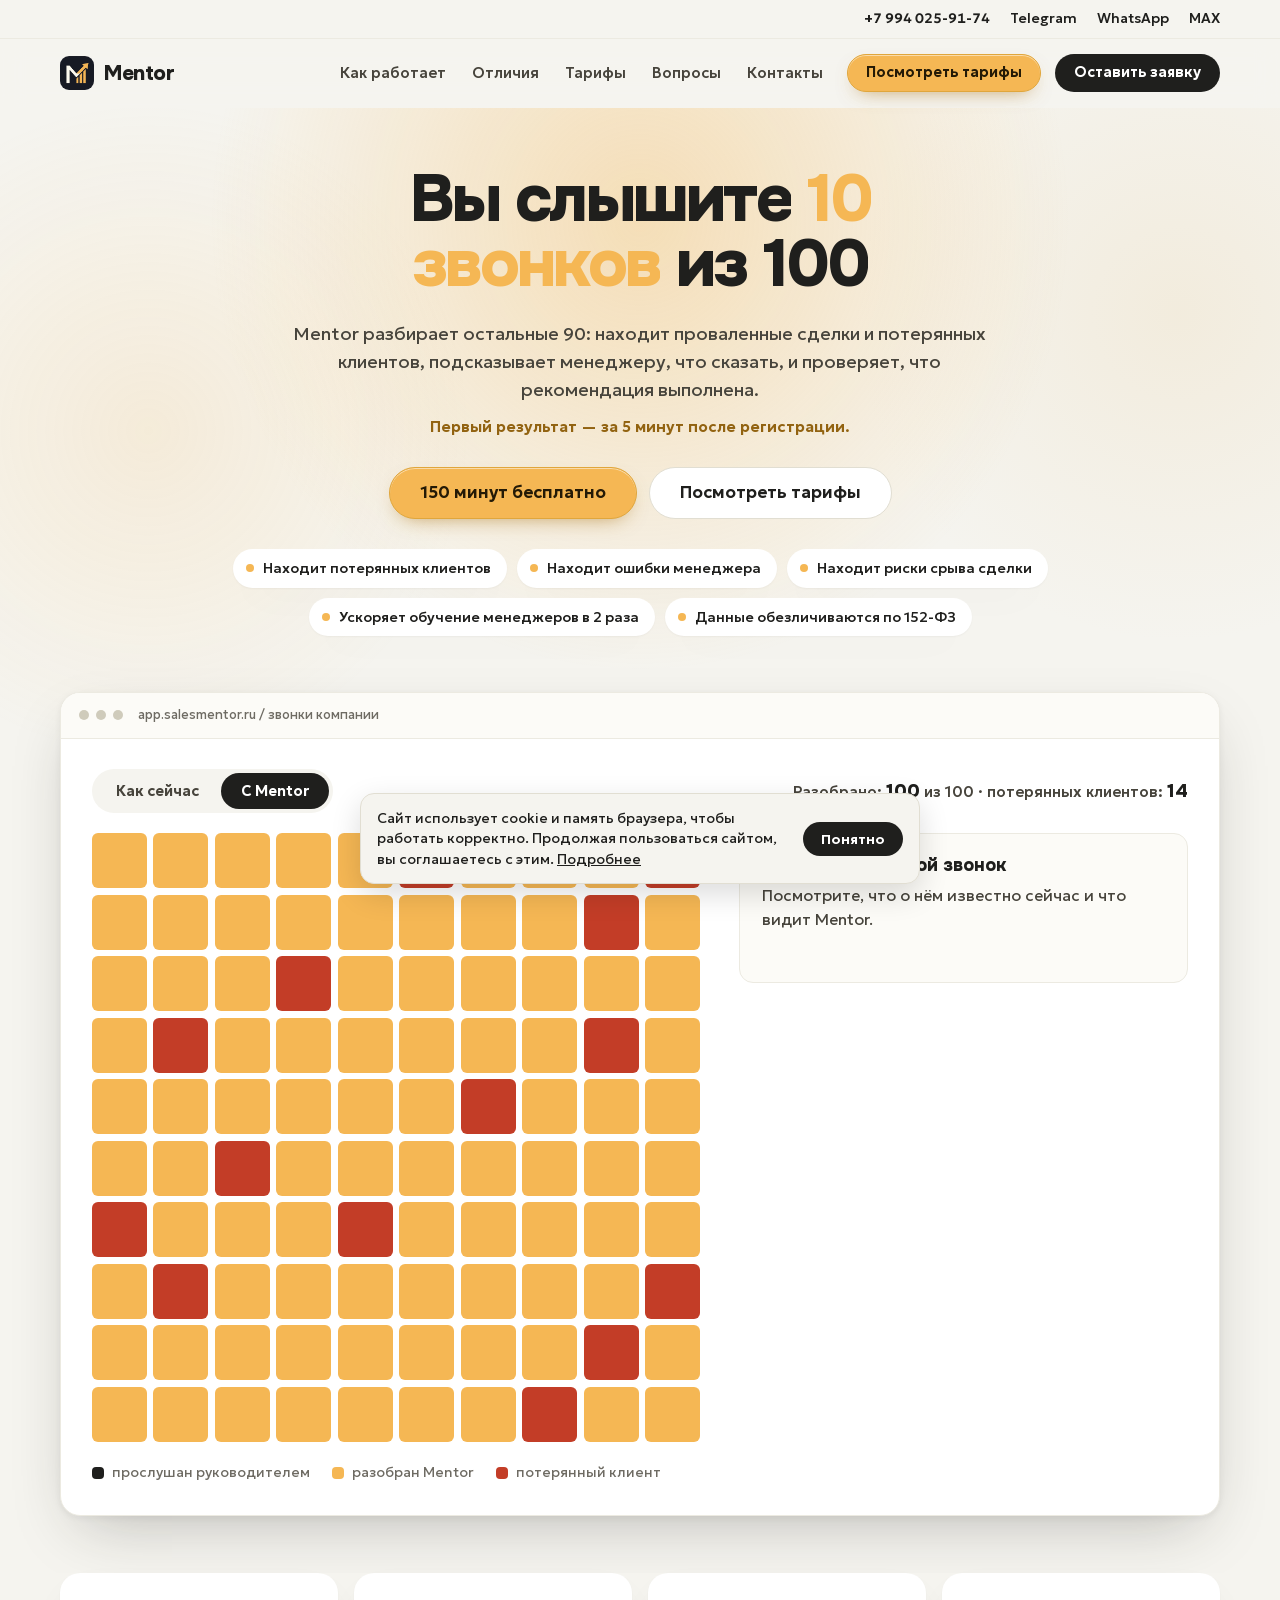
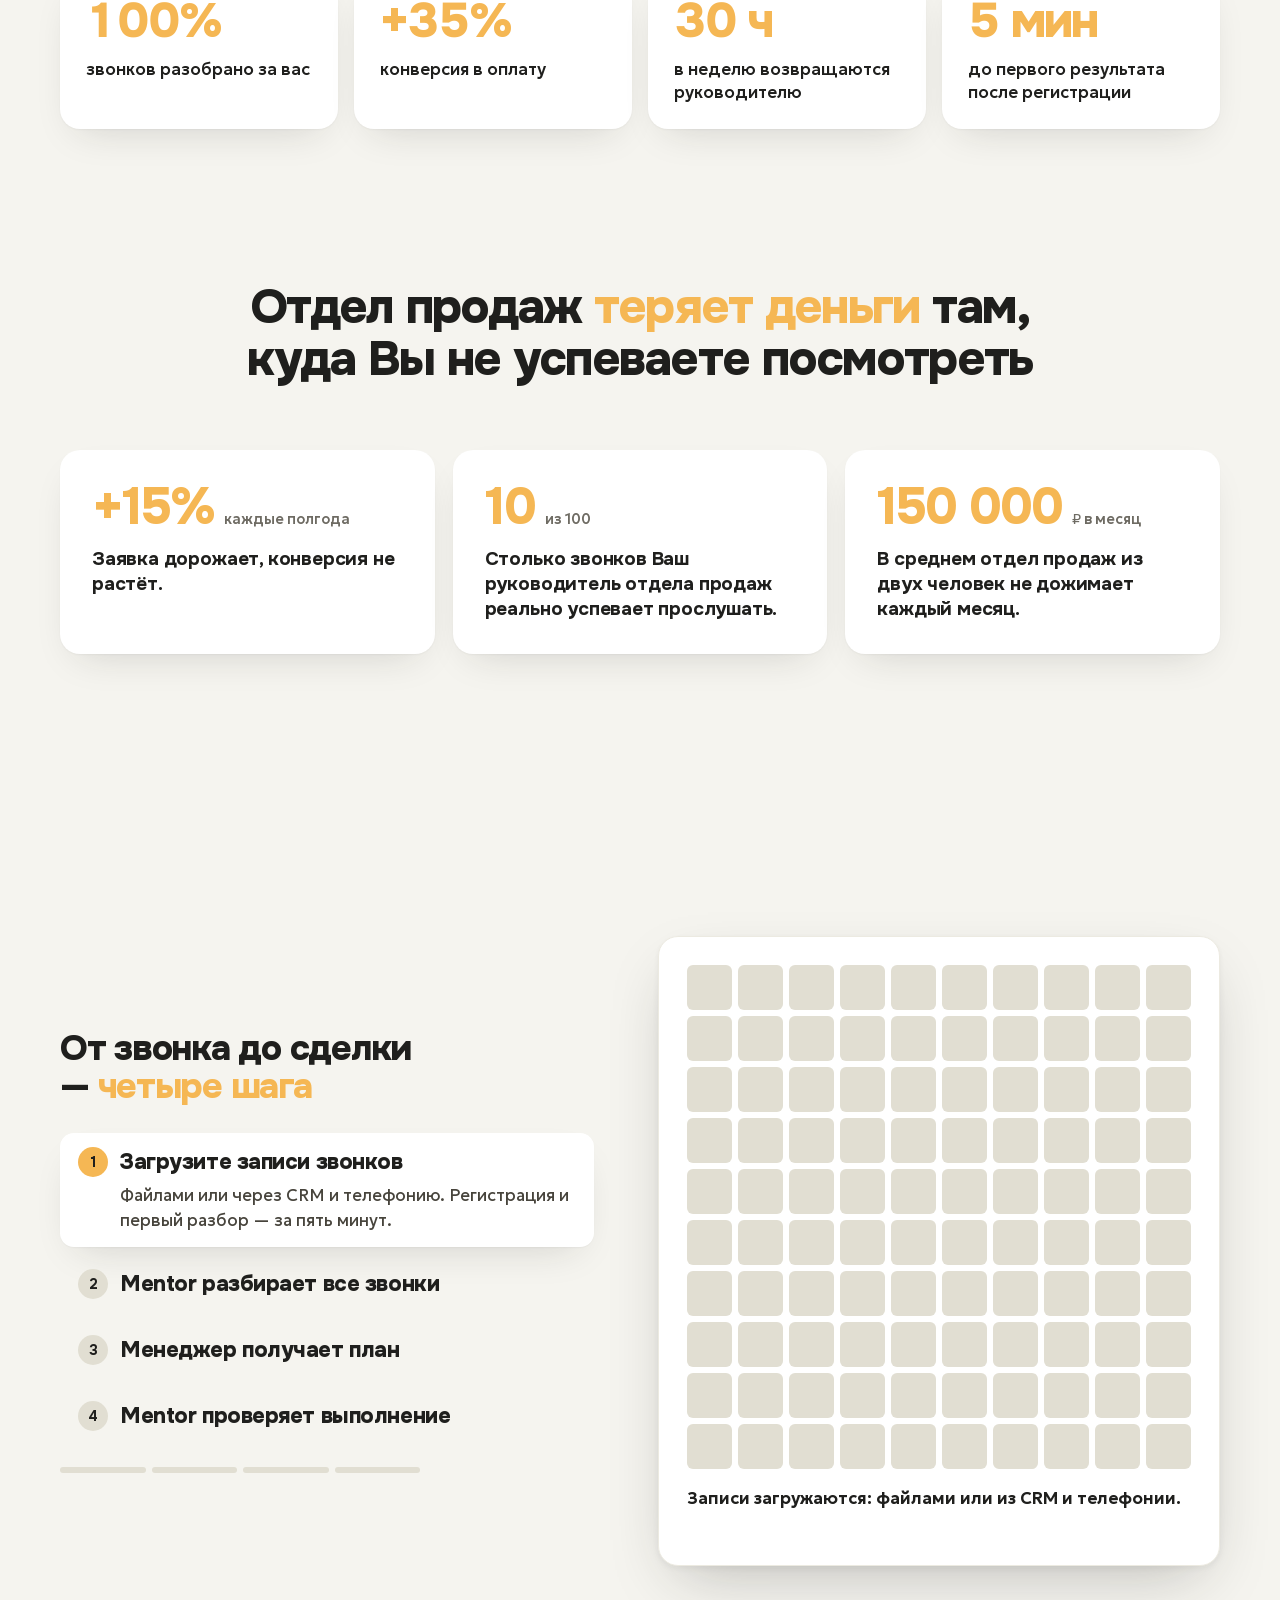
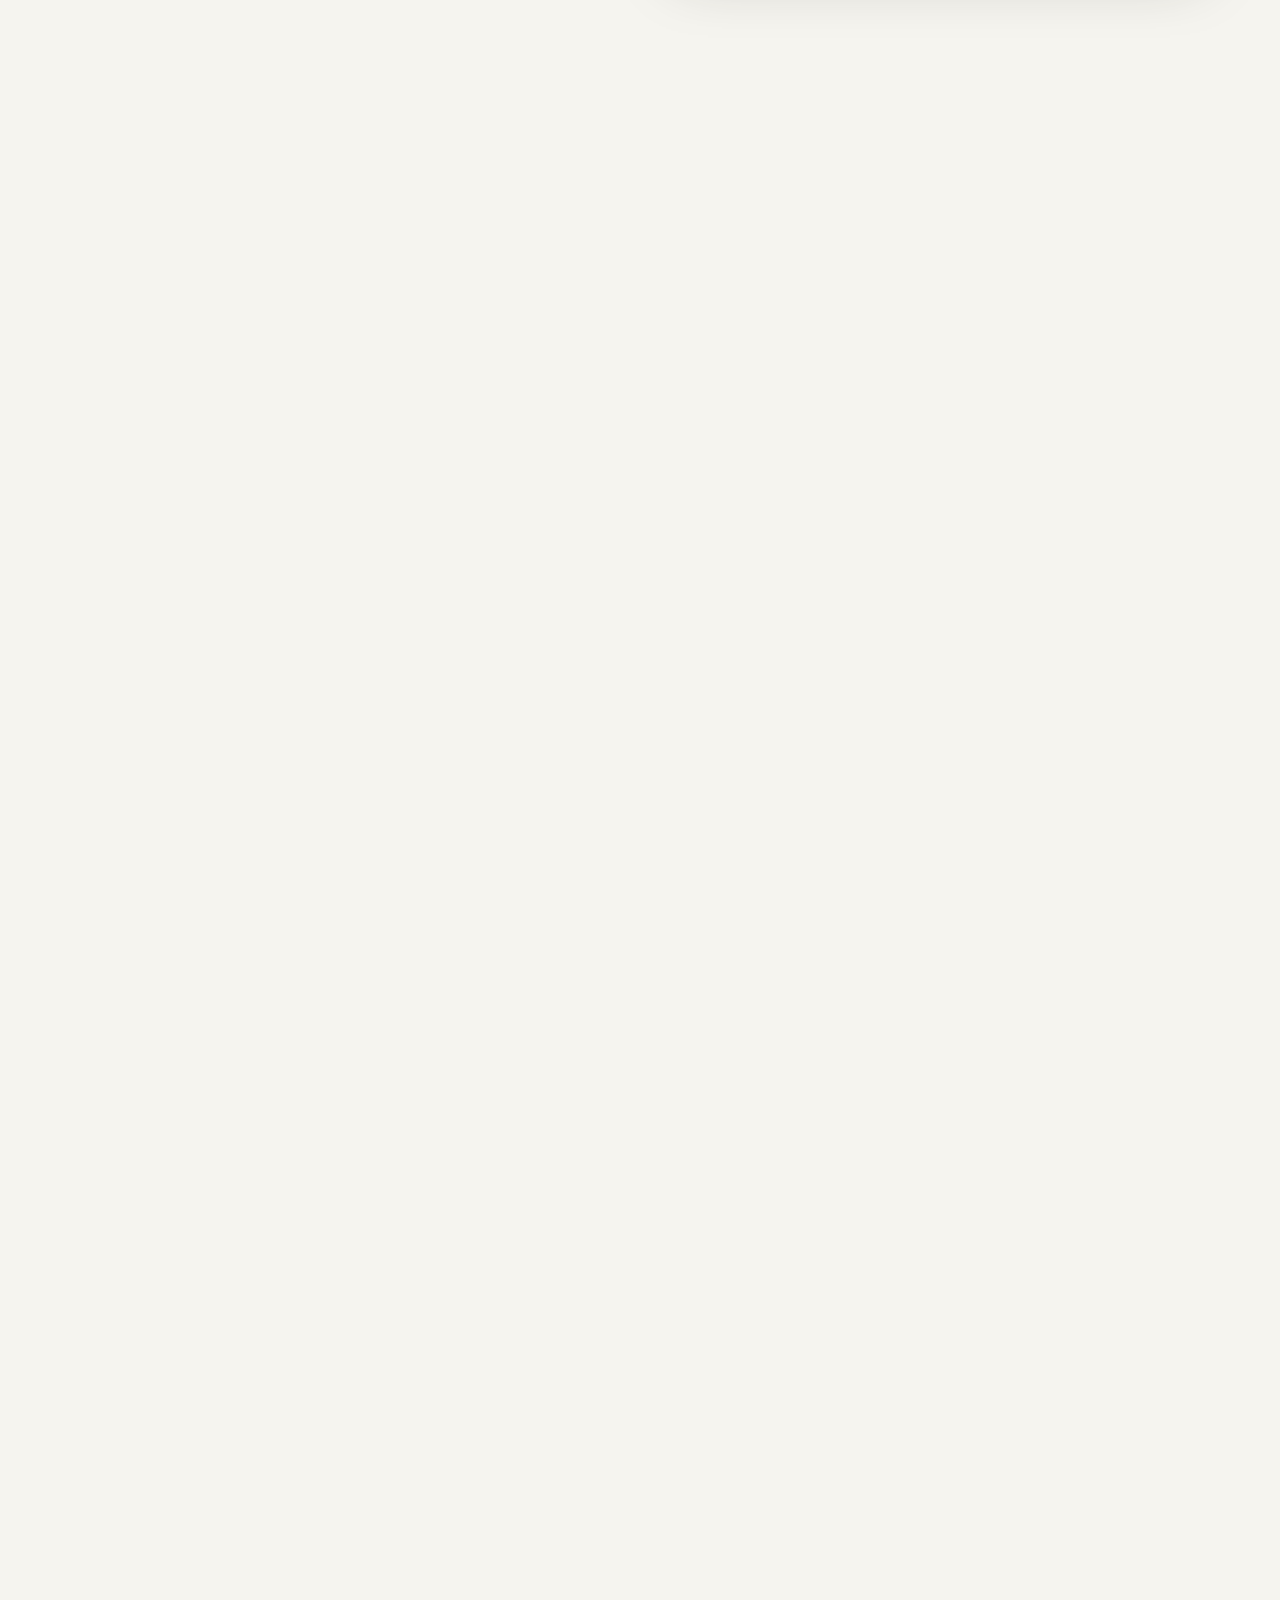
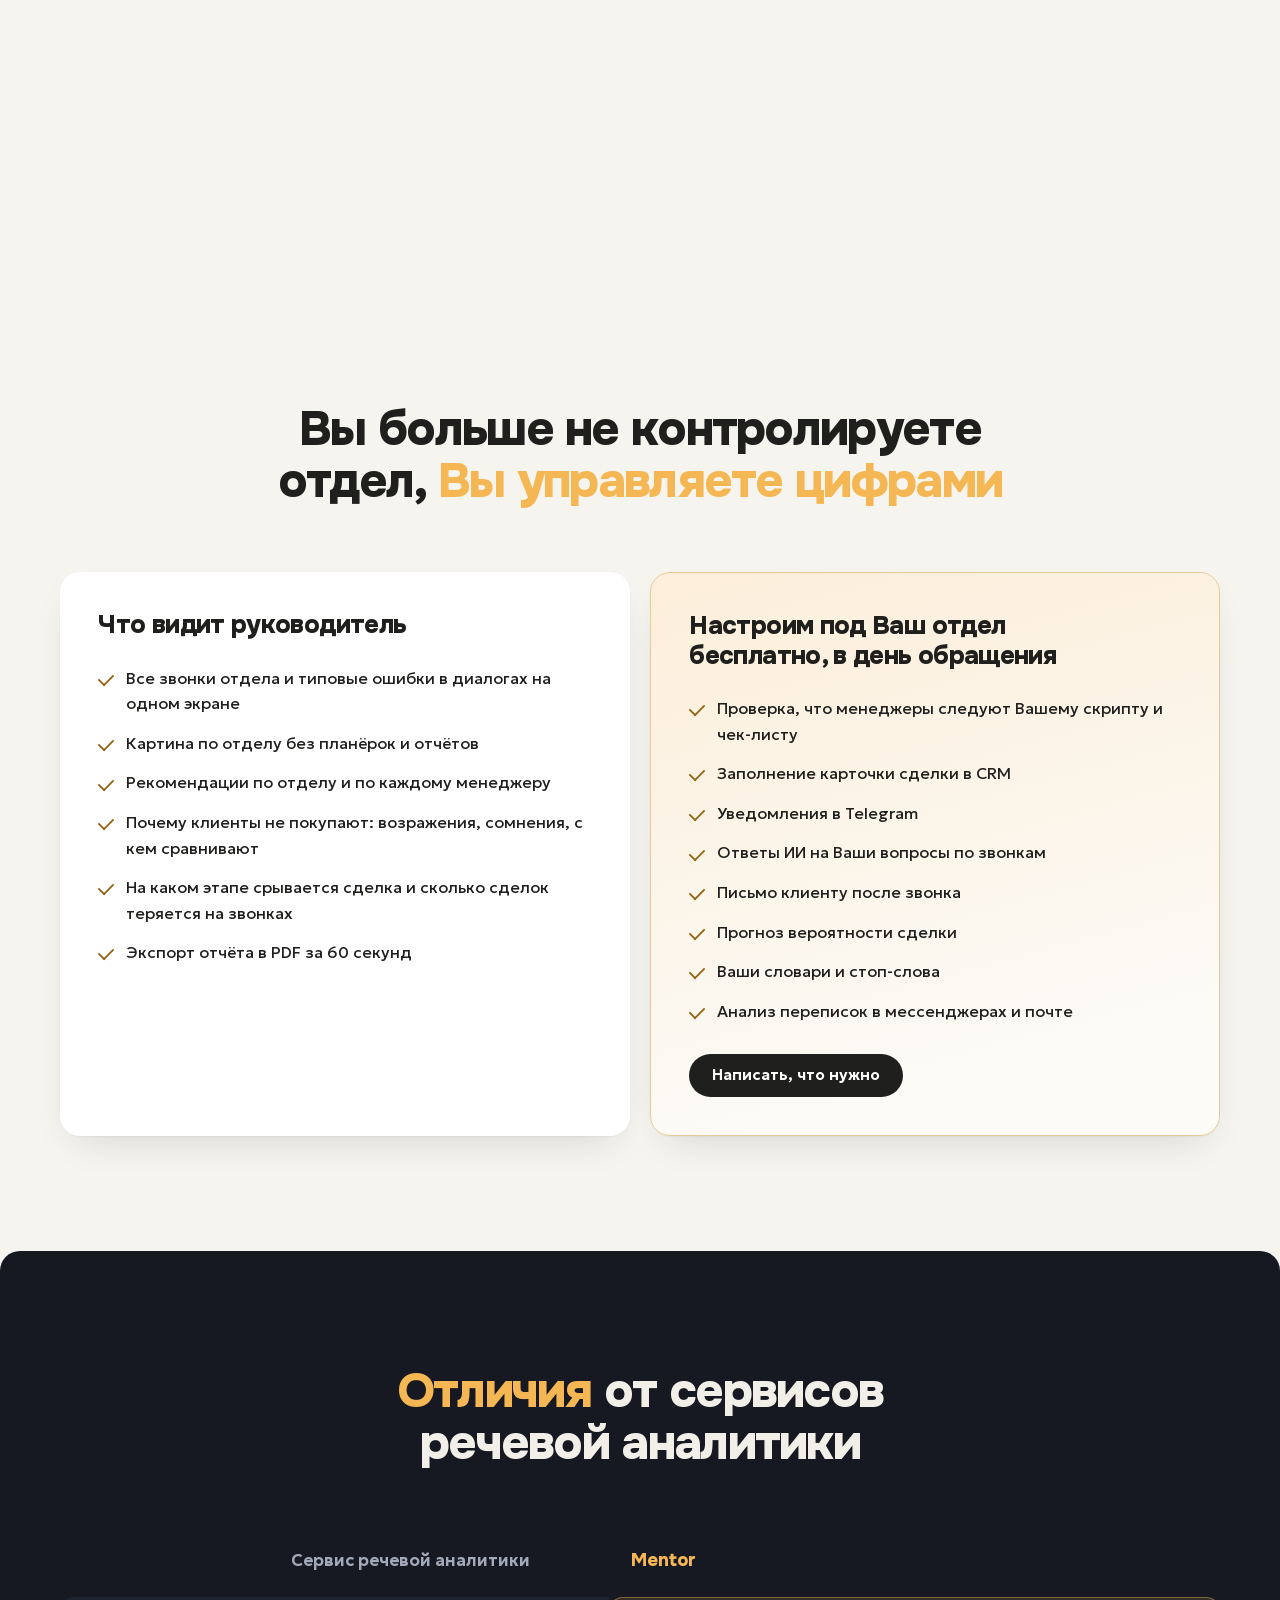
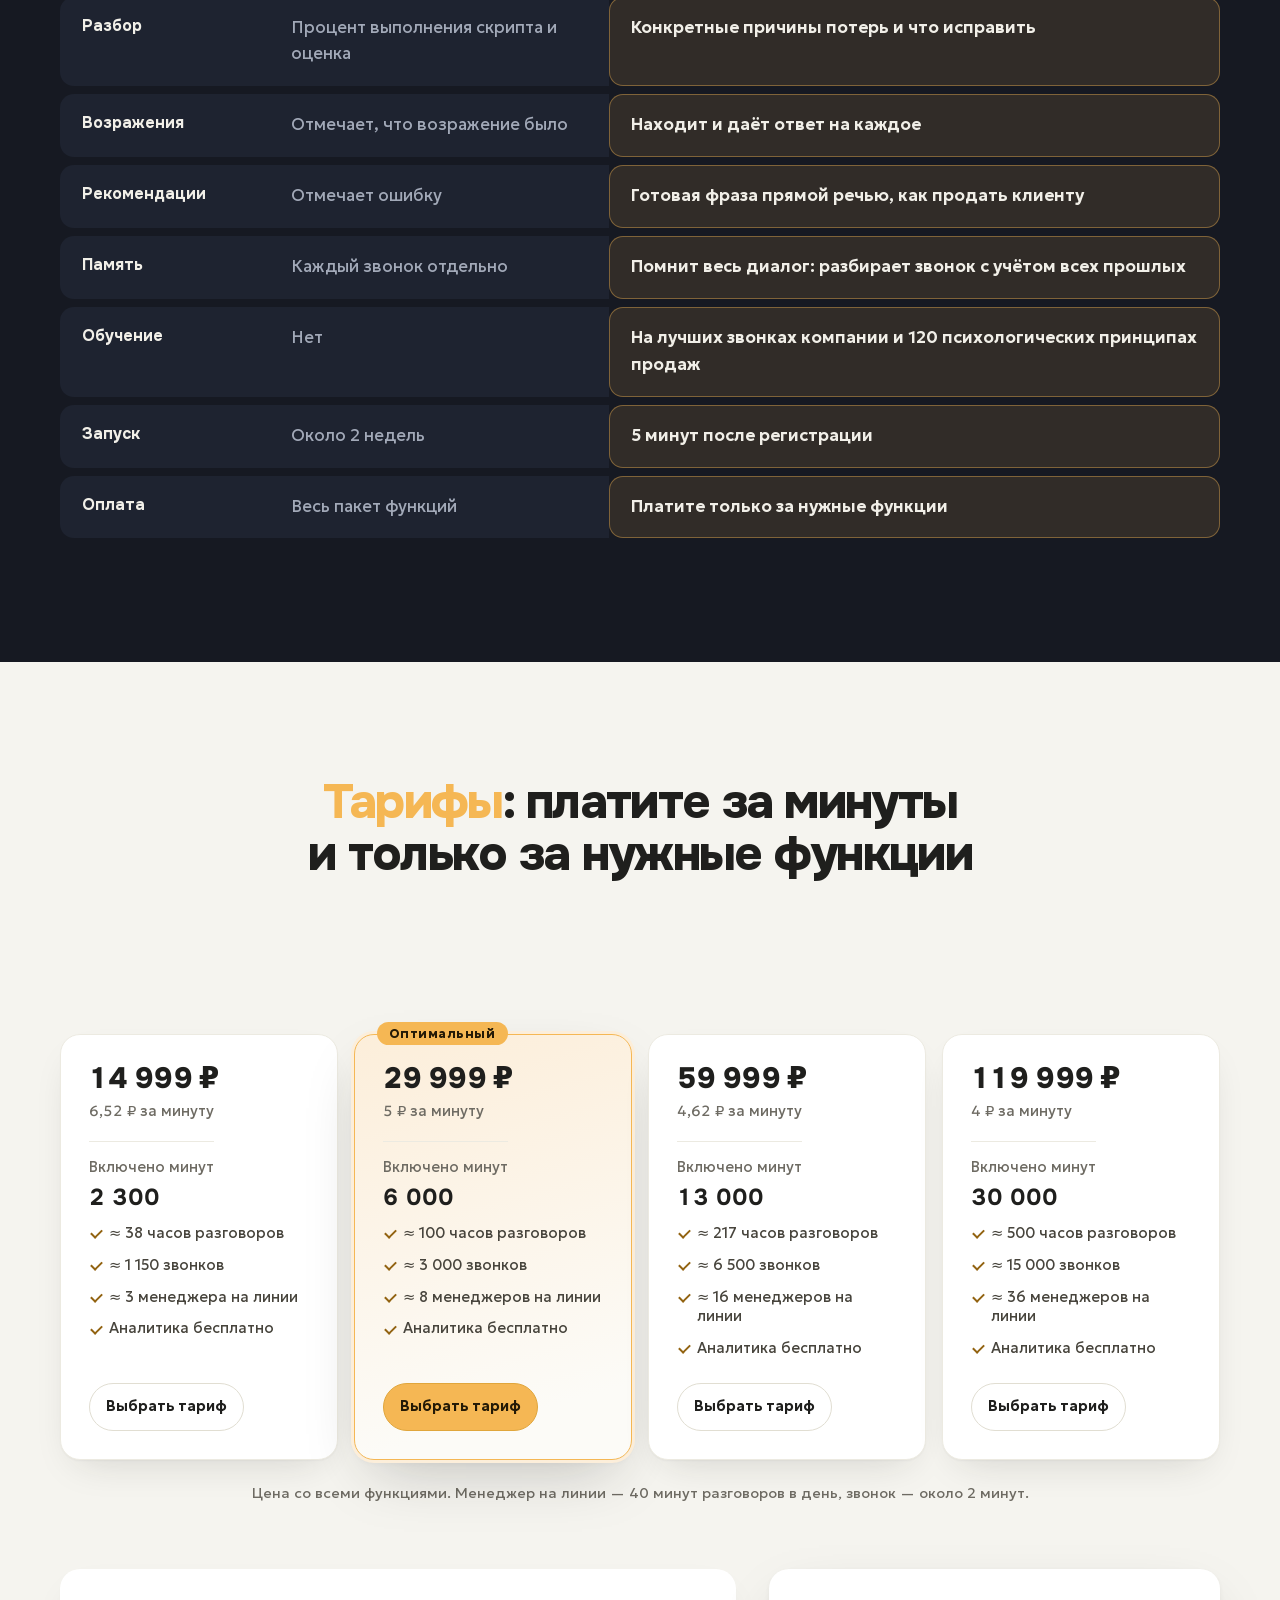
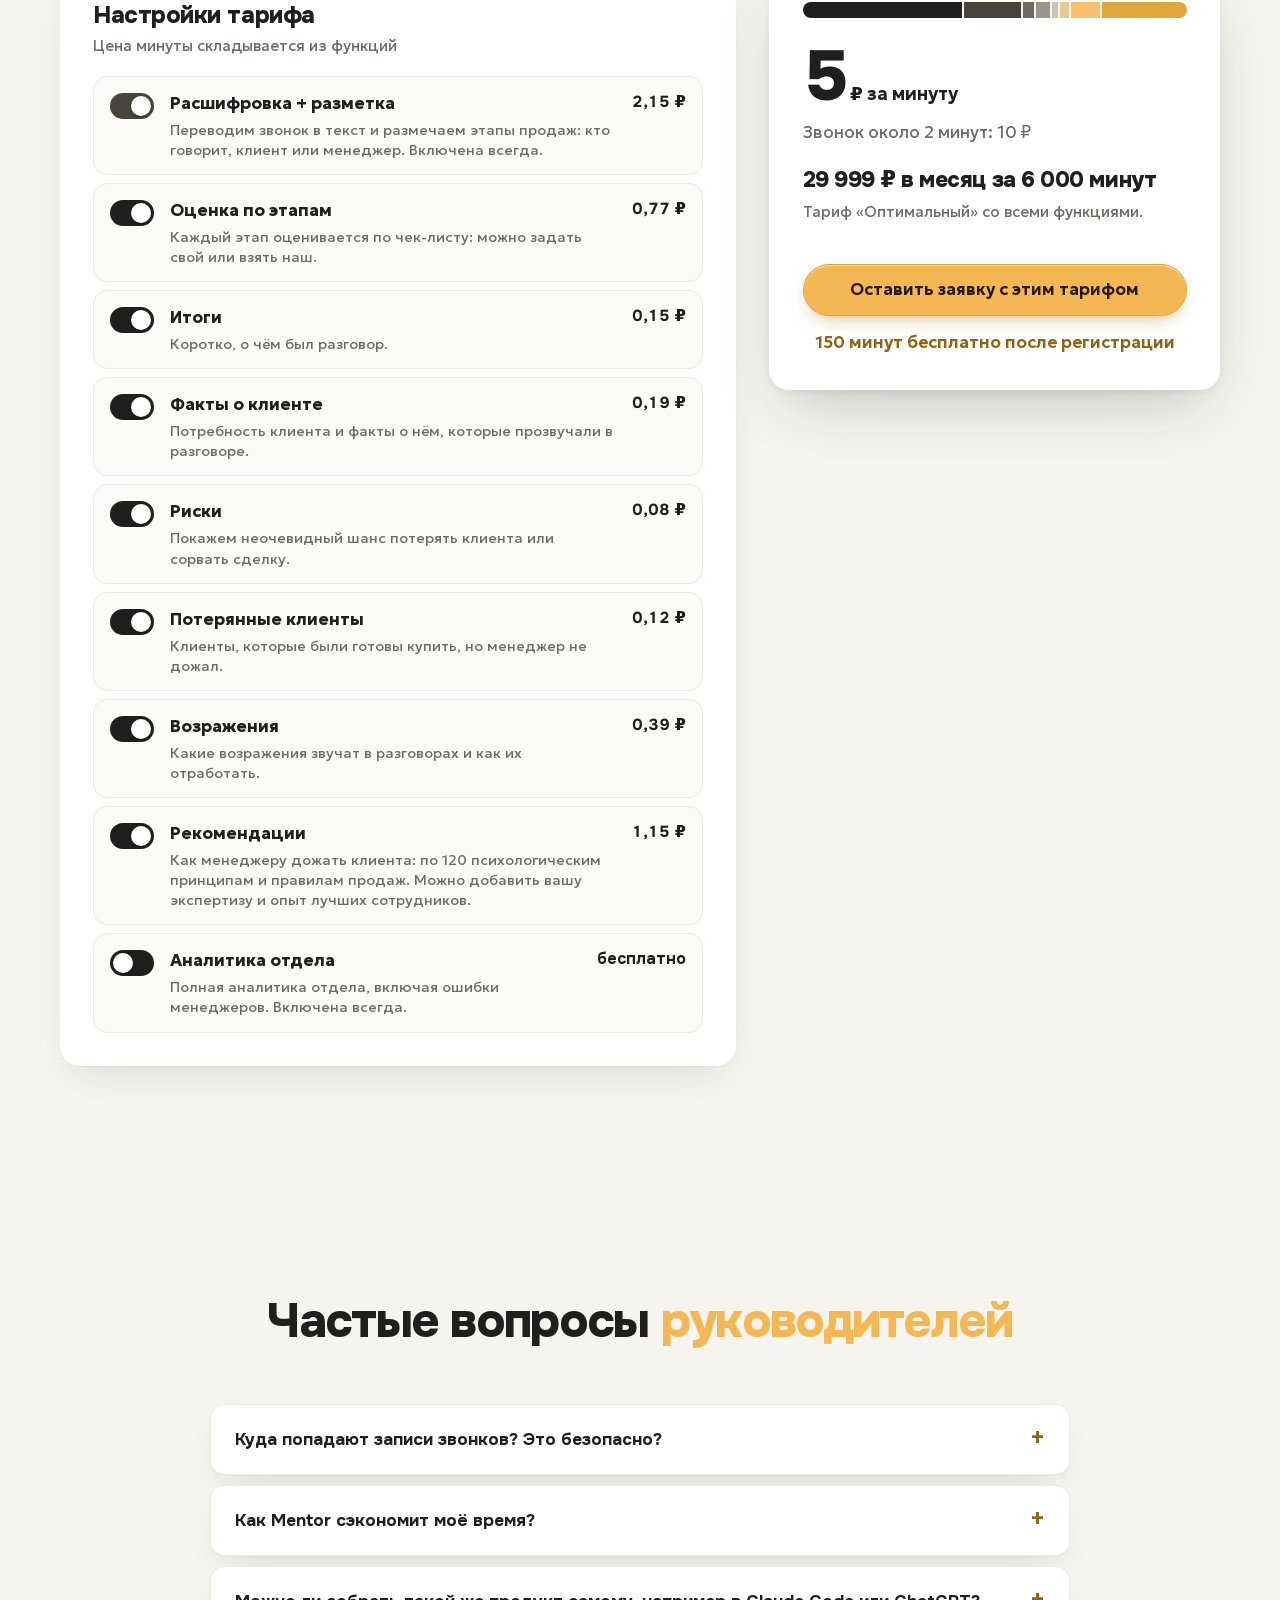
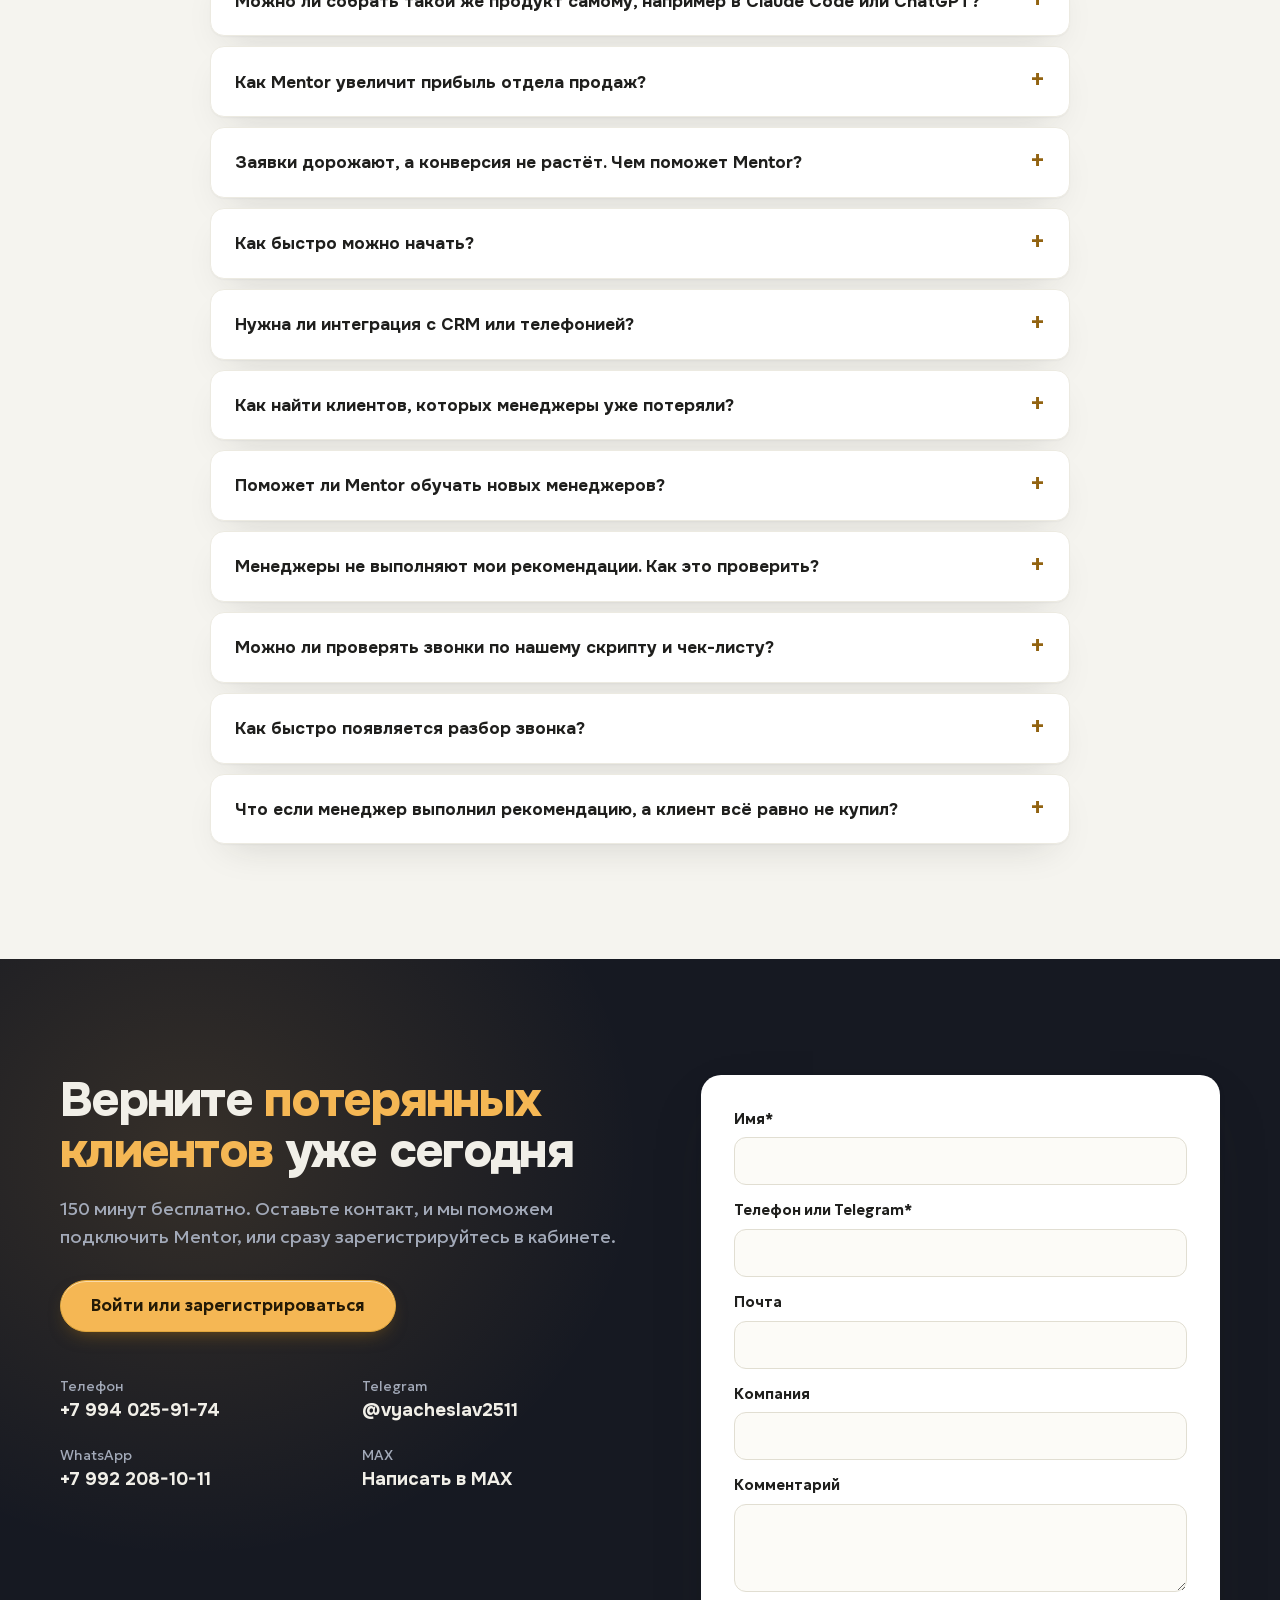
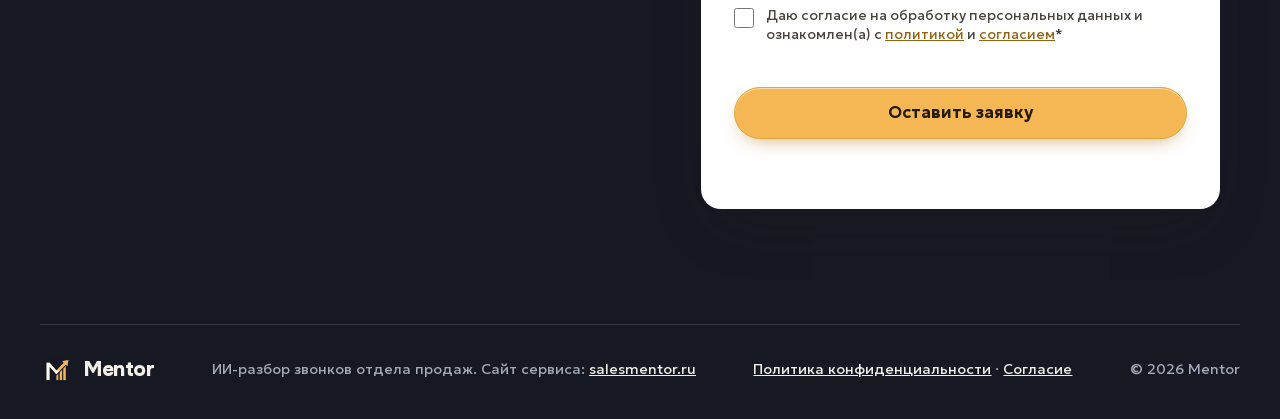
==== commit 1d96fab3: "SEO: мета-теги, canonical, Open Graph, JSON-LD, robots/sitemap, политика конфиденциальности, cookie-" ====
--- a/index.html
+++ b/index.html
@@ -3,11 +3,6 @@
 <head>
 <meta charset="utf-8">
 <meta name="viewport" content="width=device-width, initial-scale=1">
-<title>Mentor — ИИ разбирает все звонки отдела продаж, а не 10 из 100</title>
-<meta name="description" content="Mentor анализирует каждый звонок, находит потерянных клиентов и говорит менеджеру, что сказать. Первый результат через 5 минут, 150 минут бесплатно.">
-<meta property="og:title" content="Вы слышите 10 звонков из 100. Mentor разбирает все">
-<meta property="og:description" content="Находит потерянных клиентов, даёт менеджеру готовую фразу и проверяет, что рекомендация выполнена. 150 минут бесплатно.">
-<meta property="og:type" content="website">
 <meta name="theme-color" content="#F5F4EF">
 <link rel="icon" type="image/png" href="img/logo-mark.png">
 <script>document.documentElement.classList.add('js')</script>
@@ -16,6 +11,20 @@
 <link rel="stylesheet" href="fonts/fonts.css">
 <link rel="stylesheet" href="motion.css">
 <link rel="stylesheet" href="styles.css">
+<title>Mentor: ИИ-разбор всех звонков отдела продаж</title>
+<meta name="description" content="Mentor анализирует каждый звонок, находит потерянных клиентов и говорит менеджеру, что сказать. Первый результат через 5 минут, 150 минут бесплатно.">
+<meta name="robots" content="index, follow">
+<link rel="canonical" href="https://murzzsite.github.io/mentor-calls/">
+<meta property="og:title" content="Вы слышите 10 звонков из 100. Mentor разбирает все">
+<meta property="og:description" content="Находит потерянных клиентов, даёт менеджеру готовую фразу и проверяет, что рекомендация выполнена. 150 минут бесплатно.">
+<meta property="og:type" content="website">
+<meta property="og:url" content="https://murzzsite.github.io/mentor-calls/">
+<meta property="og:locale" content="ru_RU">
+<meta property="og:site_name" content="Mentor">
+<meta name="twitter:card" content="summary">
+<meta name="twitter:title" content="Вы слышите 10 звонков из 100. Mentor разбирает все">
+<meta name="twitter:description" content="Находит потерянных клиентов, даёт менеджеру готовую фразу и проверяет, что рекомендация выполнена. 150 минут бесплатно.">
+<script type="application/ld+json">{"@context":"https://schema.org","@graph":[{"@type":"Organization","@id":"https://murzzsite.github.io/mentor-calls/#org","name":"Mentor","url":"https://murzzsite.github.io/mentor-calls/","logo":"https://murzzsite.github.io/mentor-calls/img/logo-mark.png","description":"ИИ-разбор звонков отдела продаж: находит потерянных клиентов и подсказывает менеджеру, что сказать.","telephone":"+7 994 025-91-74","contactPoint":{"@type":"ContactPoint","telephone":"+7 994 025-91-74","contactType":"sales","availableLanguage":"ru"},"sameAs":["https://salesmentor.ru/","https://t.me/vyacheslav2511"]},{"@type":"WebSite","@id":"https://murzzsite.github.io/mentor-calls/#site","url":"https://murzzsite.github.io/mentor-calls/","name":"Mentor","inLanguage":"ru-RU","publisher":{"@id":"https://murzzsite.github.io/mentor-calls/#org"}}]}</script>
 </head>
 <body>
 
@@ -271,7 +280,7 @@
       <label class="field"><span>Почта</span><input type="email" name="email" autocomplete="email"></label>
       <label class="field"><span>Компания</span><input type="text" name="company" autocomplete="organization"></label>
       <label class="field"><span>Комментарий</span><textarea name="comment" rows="3"></textarea></label>
-      <label class="check"><input type="checkbox" name="consent" required><span>Даю согласие на обработку персональных данных и ознакомлен(а) с <a href="https://salesmentor.ru/policy.html" target="_blank" rel="noopener">политикой</a> и <a href="https://salesmentor.ru/consent.html" target="_blank" rel="noopener">согласием</a>*</span></label>
+      <label class="check"><input type="checkbox" name="consent" required><span>Даю согласие на обработку персональных данных и ознакомлен(а) с <a href="privacy.html">политикой</a> и <a href="https://salesmentor.ru/consent.html" target="_blank" rel="noopener">согласием</a>*</span></label>
       <button class="btn btn--gold btn--lg btn--block" type="submit"><span>Оставить заявку</span></button>
       <p class="form__note" id="formNote" role="status"></p>
     </form>
@@ -284,12 +293,13 @@
   <div class="foot__in">
     <a class="logo" href="#top" aria-label="Mentor, наверх"><img class="logo__mark" src="img/logo-mark.png" width="34" height="34" alt=""><span class="logo__word">Mentor</span></a>
     <p>ИИ-разбор звонков отдела продаж. Сайт сервиса: <a href="https://salesmentor.ru/" rel="noopener">salesmentor.ru</a></p>
-    <p><a href="https://salesmentor.ru/policy.html" rel="noopener">Политика конфиденциальности</a> · <a href="https://salesmentor.ru/consent.html" rel="noopener">Согласие</a></p>
+    <p><a href="privacy.html">Политика конфиденциальности</a> · <a href="https://salesmentor.ru/consent.html" rel="noopener">Согласие</a></p>
     <p>© <span id="year">2026</span> Mentor</p>
   </div>
 </footer>
 
 <script src="motion.js" defer></script>
 <script src="script.js" defer></script>
+<script src="cookie.js" defer></script>
 </body>
 </html>
